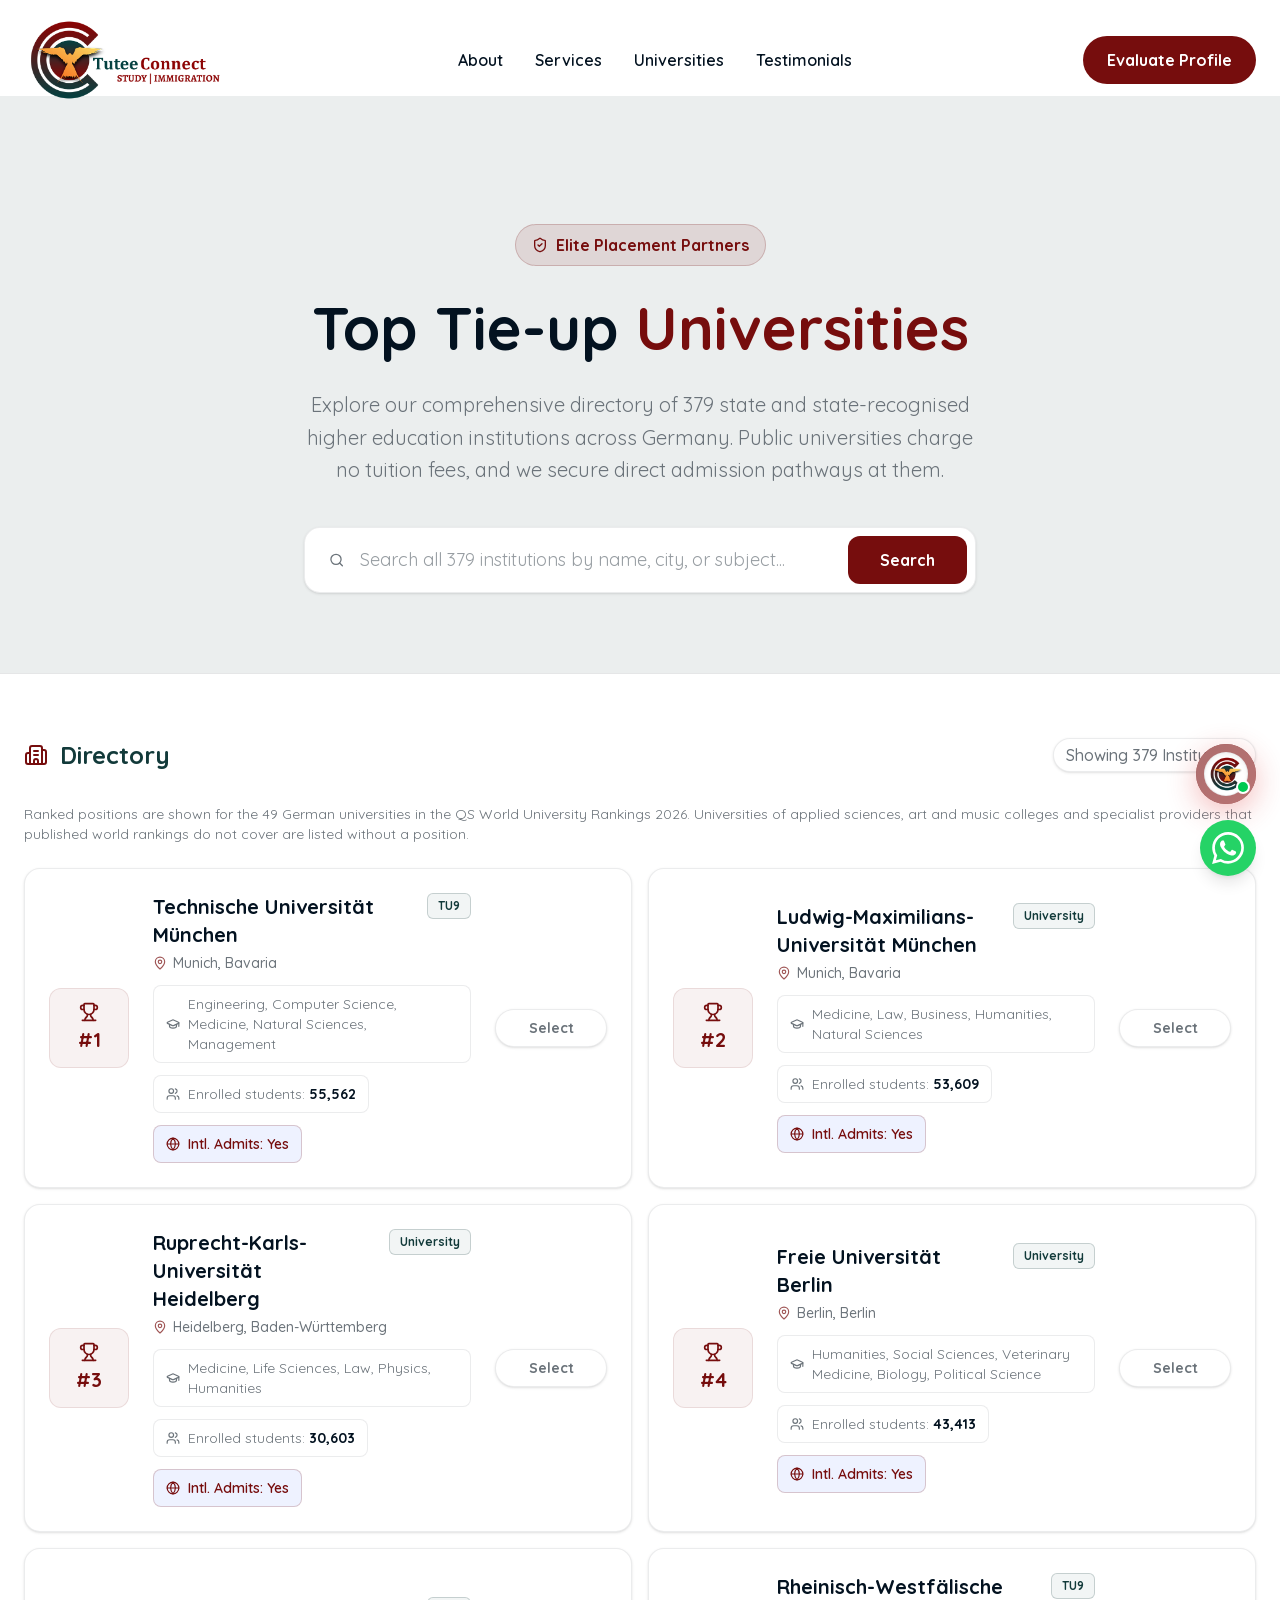
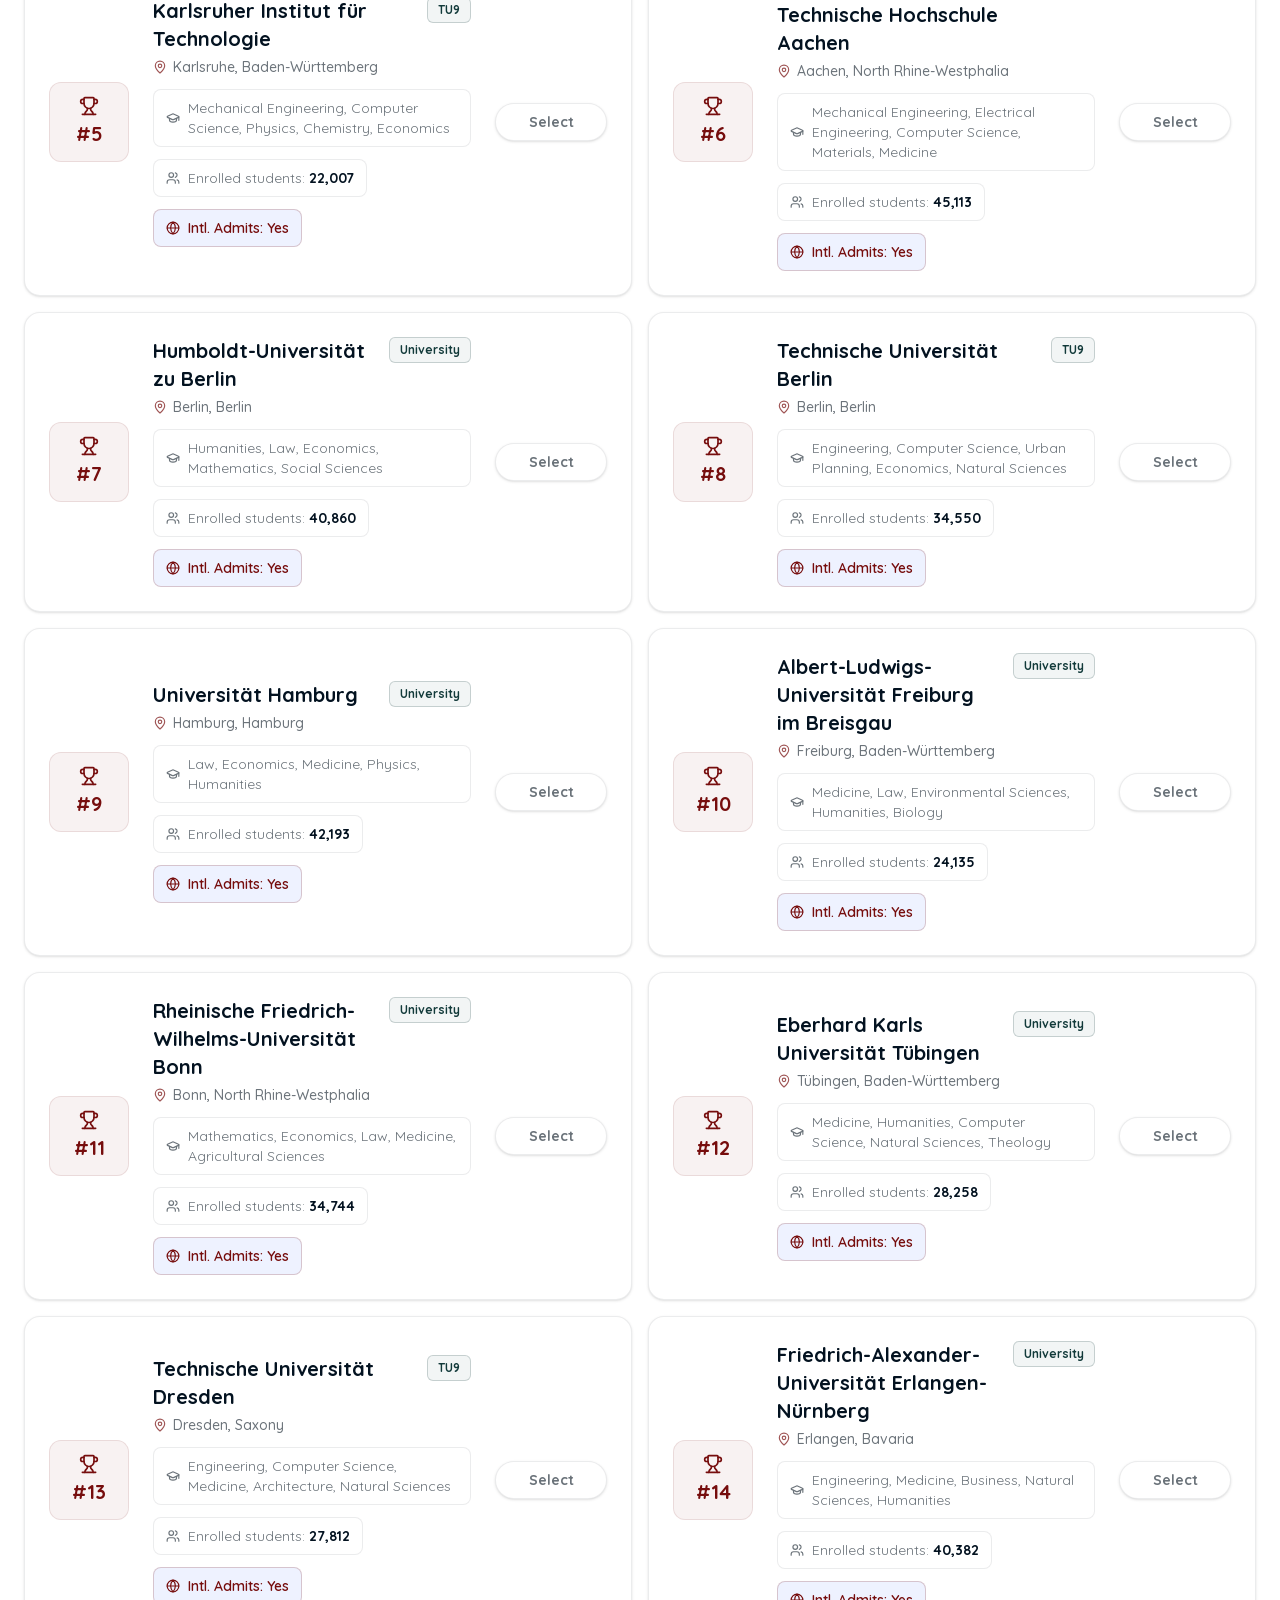
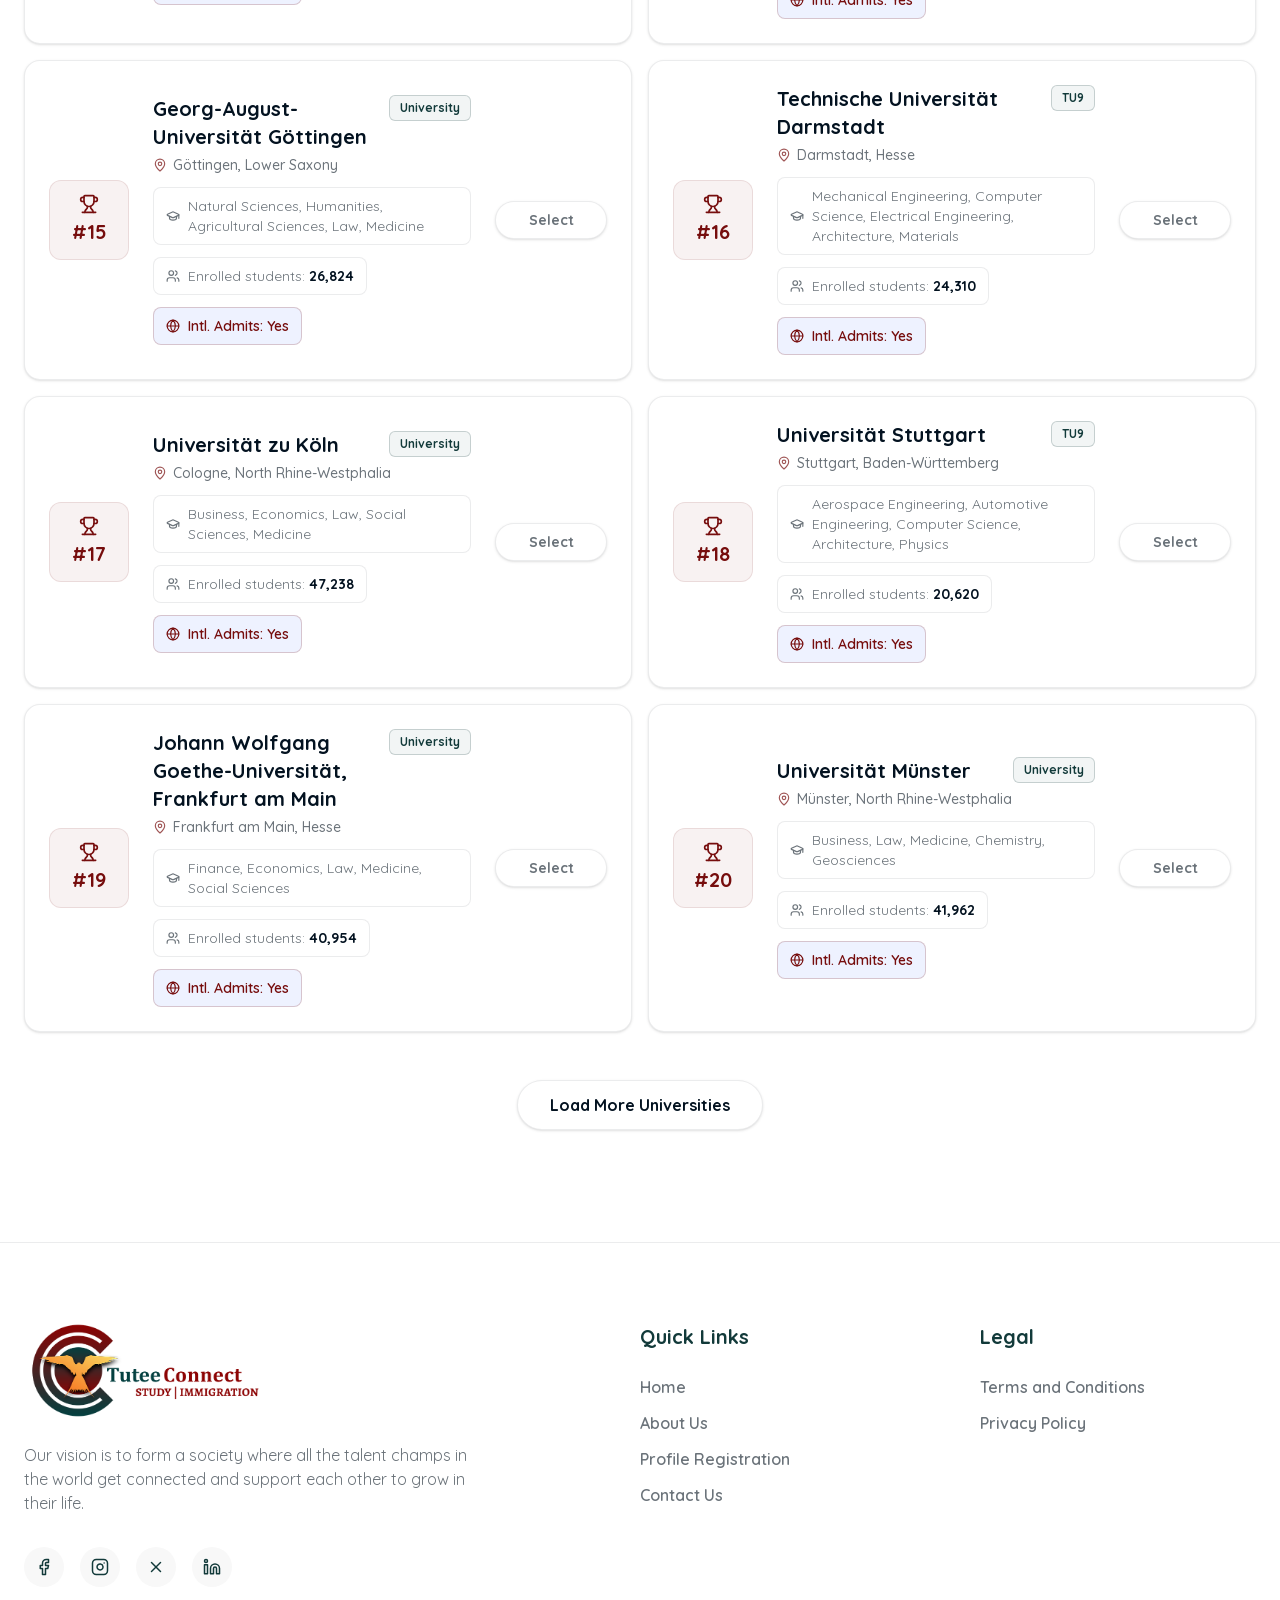
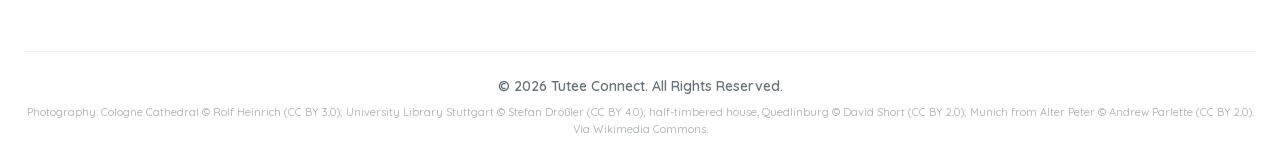
==== universities.html @ b7fef56a "Initial commit: GERMANY site, Netlify config and enquiry function" ====
<!DOCTYPE html>
<html lang="en" style="color-scheme: light;">
<head>
  <meta charset="UTF-8">
  <meta name="viewport" content="width=device-width, initial-scale=1.0">
  <meta name="color-scheme" content="light">
  <title>Top German Universities - Tutee Connect</title>
  <meta name="description" content="Explore Tutee Connect's directory of 379 German higher education institutions on the official HRK Hochschulkompass register. Direct admission pathways, APS guidance and Student visa support.">
  <link rel="icon" href="./assets/img/logo/icon.png">
  <link rel="preload" as="style" href="./assets/css/quicksand.css">
  <link rel="stylesheet" href="./assets/css/quicksand.css">
  <link rel="stylesheet" href="./assets/css/main.css">
</head>
<body>
<div class="min-h-screen font-sans selection:bg-primary selection:text-white">
<header class="fixed top-0 left-0 w-full z-50 transition-all duration-300 py-3 sm:py-5"><div class="max-w-7xl mx-auto px-4 sm:px-6 flex justify-between items-center"><a class="flex items-center gap-2" data-scroll-to="top" href="./index.html"><img alt="Tutee Connect Logo" class="h-10 sm:h-14 md:h-16 lg:h-20 max-md:h-[54px] w-auto object-contain transition-all duration-300" src="./assets/img/logo/logo.png"/></a><nav class="hidden md:flex gap-8"><a class="font-semibold text-text-main hover:text-primary transition-colors relative after:content-[''] after:absolute after:-bottom-1 after:left-0 after:w-0 after:h-0.5 after:bg-primary hover:after:w-full after:transition-all" href="https://tuteeconnect.com/about.html" rel="noopener noreferrer" target="_blank">About</a><button class="font-semibold text-text-main hover:text-primary transition-colors relative after:content-[''] after:absolute after:-bottom-1 after:left-0 after:w-0 after:h-0.5 after:bg-primary hover:after:w-full after:transition-all text-left cursor-pointer" data-scroll-to="services">Services</button><a class="font-semibold transition-colors relative after:content-[''] after:absolute after:-bottom-1 after:left-0 after:h-0.5 after:bg-primary hover:after:w-full after:transition-all text-text-main hover:text-primary after:w-0" href="./universities.html">Universities</a><button class="font-semibold text-text-main hover:text-primary transition-colors relative after:content-[''] after:absolute after:-bottom-1 after:left-0 after:w-0 after:h-0.5 after:bg-primary hover:after:w-full after:transition-all text-left cursor-pointer" data-scroll-to="testimonials">Testimonials</button></nav><div class="hidden md:flex items-center gap-3"><button class="cursor-pointer inline-flex items-center justify-center px-6 py-3 bg-primary text-white font-bold rounded-full hover:-translate-y-0.5 hover:bg-primary-dark hover:shadow-lg hover:shadow-primary/30 transition-all" data-scroll-to="contact">Evaluate Profile</button></div><div class="md:hidden flex items-center gap-2"><button class="flex items-center justify-center p-2.5 bg-bg-surface border border-border-color shadow-sm rounded-full text-text-main hover:text-primary transition-all active:scale-95 z-50 cursor-pointer" data-mobile-menu-open=""><svg aria-hidden="true" class="lucide lucide-menu" fill="none" height="24" stroke="currentColor" stroke-linecap="round" stroke-linejoin="round" stroke-width="2.5" viewBox="0 0 24 24" width="24" xmlns="http://www.w3.org/2000/svg"><path d="M4 5h16"></path><path d="M4 12h16"></path><path d="M4 19h16"></path></svg></button></div></div><div class="fixed inset-0 z-[100] transition-all duration-400 ease-out md:hidden flex flex-col invisible opacity-0 pointer-events-none" data-mobile-menu=""><div class="absolute inset-0 bg-secondary/40 backdrop-blur-md" data-mobile-menu-backdrop=""></div><div class="relative h-[90vh] mt-auto w-full bg-bg-surface/95 backdrop-blur-3xl rounded-t-[40px] shadow-2xl flex flex-col overflow-hidden transition-transform duration-500 ease-out will-change-transform translate-y-full" data-mobile-menu-panel=""><div class="flex justify-between items-center p-6 sm:p-8 border-b border-border-color"><h3 class="text-xl font-extrabold text-secondary tracking-tight">Navigation</h3><div class="flex items-center gap-2"><button class="p-2.5 text-text-muted rounded-full bg-bg-dark hover:bg-border-color hover:text-primary transition-all active:scale-95 cursor-pointer" data-mobile-menu-close=""><svg aria-hidden="true" class="lucide lucide-x" fill="none" height="24" stroke="currentColor" stroke-linecap="round" stroke-linejoin="round" stroke-width="3" viewBox="0 0 24 24" width="24" xmlns="http://www.w3.org/2000/svg"><path d="M18 6 6 18"></path><path d="m6 6 12 12"></path></svg></button></div></div><nav class="flex-1 overflow-y-auto px-6 sm:px-8 py-8 flex flex-col gap-6"><a class="group flex items-center justify-between font-extrabold text-secondary text-2xl tracking-tight transition-all" href="https://tuteeconnect.com/about.html" rel="noopener noreferrer" target="_blank"><span class="group-hover:text-primary transition-colors">About</span></a><button class="group flex items-center justify-between font-extrabold text-secondary text-2xl tracking-tight transition-all w-full outline-none text-left cursor-pointer" data-scroll-to="services"><span class="group-hover:text-primary transition-colors">Services</span></button><a class="group flex items-center justify-between font-extrabold text-secondary text-2xl tracking-tight transition-all" href="./universities.html"><span class="group-hover:text-primary transition-colors">Universities</span></a><button class="group flex items-center justify-between font-extrabold text-secondary text-2xl tracking-tight transition-all w-full outline-none text-left cursor-pointer" data-scroll-to="testimonials"><span class="group-hover:text-primary transition-colors">Testimonials</span></button></nav><div class="p-6 sm:p-8 bg-bg-surface/80 backdrop-blur-lg border-t border-border-color"><button class="w-full inline-flex items-center justify-center px-8 py-4 bg-primary text-white font-bold text-[19px] rounded-[20px] shadow-xl shadow-primary/25 hover:shadow-primary/40 focus:ring-4 focus:ring-primary/20 transition-all active:scale-95 cursor-pointer" data-scroll-to="contact">Evaluate Profile</button></div></div></div></header>
<div class="pt-24 pb-20 min-h-screen bg-bg-surface"><section class="relative pt-32 max-md:pt-10 pb-20 max-md:pb-8 px-6 overflow-hidden bg-bg-dark border-b border-border-color"><div class="absolute inset-0 z-0 bg-secondary/5 hidden md:block"></div><div class="max-w-7xl mx-auto relative z-20 text-center reveal"><span class="inline-flex items-center gap-2 px-4 py-2 bg-primary/10 border border-primary/20 rounded-full text-primary font-bold mb-6"><svg aria-hidden="true" class="lucide lucide-shield-check" fill="none" height="16" stroke="currentColor" stroke-linecap="round" stroke-linejoin="round" stroke-width="2" viewBox="0 0 24 24" width="16" xmlns="http://www.w3.org/2000/svg"><path d="M20 13c0 5-3.5 7.5-7.66 8.95a1 1 0 0 1-.67-.01C7.5 20.5 4 18 4 13V6a1 1 0 0 1 1-1c2 0 4.5-1.2 6.24-2.72a1.17 1.17 0 0 1 1.52 0C14.51 3.81 17 5 19 5a1 1 0 0 1 1 1z"></path><path d="m9 12 2 2 4-4"></path></svg> Elite Placement Partners</span><h1 class="text-4xl md:text-6xl font-extrabold mb-6 leading-tight text-text-main">Top Tie-up <span class="text-primary">Universities</span></h1><p class="text-lg md:text-xl text-text-muted max-w-2xl mx-auto mb-10 leading-relaxed">Explore our comprehensive directory of 379 state and state-recognised higher education institutions across Germany. Public universities charge no tuition fees, and we secure direct admission pathways at them.</p><div class="flex justify-center"><div class="bg-bg-surface border border-border-color shadow-sm p-2 pl-6 rounded-2xl flex items-center max-w-2xl w-full focus-within:ring-2 focus-within:ring-primary/50 transition-all"><svg aria-hidden="true" class="lucide lucide-search text-text-muted mr-4" fill="none" height="20" stroke="currentColor" stroke-linecap="round" stroke-linejoin="round" stroke-width="2" viewBox="0 0 24 24" width="20" xmlns="http://www.w3.org/2000/svg"><path d="m21 21-4.34-4.34"></path><circle cx="11" cy="11" r="8"></circle></svg><input class="bg-transparent border-none text-text-main outline-none w-full placeholder:text-text-muted/70 text-lg" data-uni-search="" placeholder="Search all 379 institutions by name, city, or subject..." type="text"/><button class="px-4 text-text-muted hover:text-text-main font-semibold mr-2 hidden cursor-pointer" data-uni-clear="" type="button">Clear</button><button class="bg-primary text-white px-8 py-3 rounded-xl font-bold hover:bg-primary-dark transition-colors whitespace-nowrap hidden sm:block cursor-pointer" data-uni-show-results="" type="button">Search</button></div></div></div></section><section class="max-w-7xl mx-auto px-6 mt-16"><div class="flex justify-between items-center mb-8 reveal"><h2 class="text-2xl font-bold text-secondary flex items-center gap-3"><svg aria-hidden="true" class="lucide lucide-building2 lucide-building-2 text-primary" fill="none" height="24" stroke="currentColor" stroke-linecap="round" stroke-linejoin="round" stroke-width="2" viewBox="0 0 24 24" width="24" xmlns="http://www.w3.org/2000/svg"><path d="M10 12h4"></path><path d="M10 8h4"></path><path d="M14 21v-3a2 2 0 0 0-4 0v3"></path><path d="M6 10H4a2 2 0 0 0-2 2v7a2 2 0 0 0 2 2h16a2 2 0 0 0 2-2V9a2 2 0 0 0-2-2h-2"></path><path d="M6 21V5a2 2 0 0 1 2-2h8a2 2 0 0 1 2 2v16"></path></svg> Directory</h2><div class="text-text-muted font-medium bg-bg-surface px-3 py-1 max-sm:px-2.5 max-sm:text-xs rounded-full border border-border-color shadow-sm whitespace-nowrap shrink-0" data-uni-count="">Showing 379 Institutions</div></div><p class="text-text-muted text-sm mb-6">Ranked positions are shown for the 49 German universities in the QS World University Rankings 2026. Universities of applied sciences, art and music colleges and specialist providers that published world rankings do not cover are listed without a position.</p><div data-uni-results=""><div class="sm:hidden flex flex-col divide-y divide-border-color bg-bg-surface rounded-2xl border border-border-color overflow-hidden shadow-sm" data-uni-list-mobile=""></div><div class="hidden sm:grid grid-cols-1 lg:grid-cols-2 gap-4" data-uni-grid=""></div><div class="mt-12 text-center pb-8" data-uni-more-wrap=""><button class="px-8 py-3 bg-bg-surface border border-border-color text-text-main font-bold rounded-full shadow-sm hover:shadow-md hover:border-primary/30 hover:text-primary transition-all active:scale-95 cursor-pointer" data-uni-more="">Load More Universities</button></div></div><div class="text-center py-20 bg-bg-surface rounded-2xl border border-border-color border-dashed hidden" data-uni-empty=""><svg aria-hidden="true" class="lucide lucide-search mx-auto text-border-color mb-4" fill="none" height="48" stroke="currentColor" stroke-linecap="round" stroke-linejoin="round" stroke-width="2" viewBox="0 0 24 24" width="48" xmlns="http://www.w3.org/2000/svg"><path d="m21 21-4.34-4.34"></path><circle cx="11" cy="11" r="8"></circle></svg><h3 class="text-xl font-bold text-text-main mb-2">No institutions found</h3><p class="text-text-muted">Try adjusting your search criteria.</p></div></section></div>
<div class="fixed bottom-0 left-0 right-0 bg-bg-surface border-t border-border-color p-4 shadow-[0_-10px_40px_-10px_rgba(0,0,0,0.1)] z-40 transition-transform duration-300 flex justify-center hidden" data-uni-bar=""><div class="max-w-7xl w-full flex flex-col sm:flex-row items-center justify-between gap-4"><div class="text-text-main font-bold"><span class="text-primary text-xl mr-2" data-uni-bar-count="">0</span><span data-uni-bar-noun="">Institutions Selected</span></div><button class="bg-primary hover:bg-primary-dark text-white px-8 py-3 rounded-xl font-bold transition-all w-full sm:w-auto shadow-md shadow-primary/20 cursor-pointer" data-uni-proceed="" type="button">Proceed to Application</button></div></div>
<div class="fixed inset-0 z-50 flex items-center justify-center p-4 bg-black/60 backdrop-blur-sm animate-fade-in hidden" data-uni-modal=""><div class="bg-bg-surface rounded-3xl shadow-2xl w-full max-w-lg overflow-hidden relative border border-border-color flex flex-col max-h-[90vh]"><div class="p-6 border-b border-border-color flex justify-between items-center bg-bg-dark/50 sticky top-0 z-10 shrink-0"><h3 class="text-2xl font-bold text-text-main">Submit Application</h3><button class="p-2 text-text-muted hover:text-text-main hover:bg-gray-200 rounded-full transition-all cursor-pointer" data-uni-modal-close="" type="button"><svg aria-hidden="true" class="lucide lucide-x" fill="none" height="24" stroke="currentColor" stroke-linecap="round" stroke-linejoin="round" stroke-width="2" viewBox="0 0 24 24" width="24" xmlns="http://www.w3.org/2000/svg"><path d="M18 6 6 18"></path><path d="m6 6 12 12"></path></svg></button></div><div class="p-6 overflow-y-auto" data-uni-modal-body=""><form class="flex flex-col gap-4 max-md:gap-3 w-full" data-lead-form=""><input name="access_key" type="hidden" value=""/><input name="subject" type="hidden" value="New Lead from Tutee Connect Landing Page!"/><input name="from_name" type="hidden" value="Tutee Connect Notification System"/><input class="hidden" name="botcheck" style="display: none;" type="checkbox"/><div class="bg-green-50 border border-green-200 text-green-700 p-4 rounded-xl flex items-start gap-3 justify-center mb-2 hidden" data-form-success=""><svg aria-hidden="true" class="lucide lucide-circle-check-big shrink-0 mt-0.5" fill="none" height="20" stroke="currentColor" stroke-linecap="round" stroke-linejoin="round" stroke-width="2" viewBox="0 0 24 24" width="20" xmlns="http://www.w3.org/2000/svg"><path d="M21.801 10A10 10 0 1 1 17 3.335"></path><path d="m9 11 3 3L22 4"></path></svg><div class="text-sm font-medium">Profile submitted successfully! We will contact you soon.</div></div><div class="bg-red-50 border border-red-200 text-red-700 p-4 rounded-xl flex items-start gap-3 justify-center mb-2 hidden" data-form-error=""><svg aria-hidden="true" class="lucide lucide-circle-alert shrink-0 mt-0.5" fill="none" height="20" stroke="currentColor" stroke-linecap="round" stroke-linejoin="round" stroke-width="2" viewBox="0 0 24 24" width="20" xmlns="http://www.w3.org/2000/svg"><circle cx="12" cy="12" r="10"></circle><line x1="12" x2="12" y1="8" y2="12"></line><line x1="12" x2="12.01" y1="16" y2="16"></line></svg><div class="text-sm font-medium" data-form-error-text="">Submission failed. Please try again.</div></div><div class="relative flex items-center w-full transition-all duration-300 text-text-muted focus-within:text-primary"><svg aria-hidden="true" class="lucide lucide-user absolute left-4 max-md:left-5 pointer-events-none transition-colors" fill="none" height="20" stroke="currentColor" stroke-linecap="round" stroke-linejoin="round" stroke-width="2" viewBox="0 0 24 24" width="20" xmlns="http://www.w3.org/2000/svg"><path d="M19 21v-2a4 4 0 0 0-4-4H9a4 4 0 0 0-4 4v2"></path><circle cx="12" cy="7" r="4"></circle></svg><input class="w-full p-4 max-md:p-3.5 pl-12 max-md:pl-12 rounded-xl max-md:rounded-2xl font-medium max-md:font-medium max-md:text-[15px] focus:outline-none focus:ring-4 max-md:focus:ring-2 transition-all duration-300 bg-bg-surface border border-border-color text-text-main focus:border-primary focus:bg-white focus:ring-primary/10 max-md:bg-bg-dark max-md:border-border-color focus:max-md:bg-bg-surface" name="name" placeholder="Your Name *" required="" type="text"/></div><div class="flex items-stretch gap-2 w-full"><select class="p-4 max-md:p-3.5 rounded-xl max-md:rounded-2xl font-medium max-md:font-medium max-md:text-[15px] focus:outline-none focus:ring-4 max-md:focus:ring-2 transition-all duration-300 bg-bg-surface border border-border-color text-text-main focus:border-primary focus:bg-white focus:ring-primary/10 max-md:bg-bg-dark max-md:border-border-color focus:max-md:bg-bg-surface w-[100px] max-md:w-[86px] shrink-0 !px-2 max-md:!px-1.5 font-bold text-sm max-md:text-[14px] max-md:text-center appearance-none bg-[url('data:image/svg+xml;charset=US-ASCII,%3Csvg%20width%3D%2220%22%20height%3D%2220%22%20xmlns%3D%22http%3A%2F%2Fwww.w3.org%2F2000%2Fsvg%22%3E%3Cpath%20d%3D%22M5%208l5%205%205-5%22%20stroke%3D%22%239CA3AF%22%20stroke-width%3D%222%22%20fill%3D%22none%22%20stroke-linecap%3D%22round%22%20stroke-linejoin%3D%22round%22%2F%3E%3C%2Fsvg%3E')] bg-[length:14px_14px] bg-no-repeat bg-[position:right_4px_center] border-r-0" name="country_code"><option class="text-black" value="+971">AE (+971)</option><option class="text-black" value="+93">AF (+93)</option><option class="text-black" value="+54">AR (+54)</option><option class="text-black" value="+43">AT (+43)</option><option class="text-black" value="+61">AU (+61)</option><option class="text-black" value="+32">BE (+32)</option><option class="text-black" value="+55">BR (+55)</option><option class="text-black" value="+41">CH (+41)</option><option class="text-black" value="+56">CL (+56)</option><option class="text-black" value="+86">CN (+86)</option><option class="text-black" value="+57">CO (+57)</option><option class="text-black" value="+49">DE (+49)</option><option class="text-black" value="+45">DK (+45)</option><option class="text-black" value="+213">DZ (+213)</option><option class="text-black" value="+20">EG (+20)</option><option class="text-black" value="+34">ES (+34)</option><option class="text-black" value="+358">FI (+358)</option><option class="text-black" value="+33">FR (+33)</option><option class="text-black" value="+30">GR (+30)</option><option class="text-black" value="+36">HU (+36)</option><option class="text-black" value="+62">ID (+62)</option><option class="text-black" value="+353">IE (+353)</option><option class="text-black" selected="" value="+91">IN (+91)</option><option class="text-black" value="+98">IR (+98)</option><option class="text-black" value="+39">IT (+39)</option><option class="text-black" value="+81">JP (+81)</option><option class="text-black" value="+254">KE (+254)</option><option class="text-black" value="+82">KR (+82)</option><option class="text-black" value="+94">LK (+94)</option><option class="text-black" value="+212">MA (+212)</option><option class="text-black" value="+95">MM (+95)</option><option class="text-black" value="+52">MX (+52)</option><option class="text-black" value="+60">MY (+60)</option><option class="text-black" value="+234">NG (+234)</option><option class="text-black" value="+31">NL (+31)</option><option class="text-black" value="+47">NO (+47)</option><option class="text-black" value="+64">NZ (+64)</option><option class="text-black" value="+51">PE (+51)</option><option class="text-black" value="+63">PH (+63)</option><option class="text-black" value="+92">PK (+92)</option><option class="text-black" value="+48">PL (+48)</option><option class="text-black" value="+351">PT (+351)</option><option class="text-black" value="+974">QA (+974)</option><option class="text-black" value="+40">RO (+40)</option><option class="text-black" value="+7">RU/KZ (+7)</option><option class="text-black" value="+966">SA (+966)</option><option class="text-black" value="+46">SE (+46)</option><option class="text-black" value="+65">SG (+65)</option><option class="text-black" value="+66">TH (+66)</option><option class="text-black" value="+216">TN (+216)</option><option class="text-black" value="+90">TR (+90)</option><option class="text-black" value="+255">TZ (+255)</option><option class="text-black" value="+380">UA (+380)</option><option class="text-black" value="+256">UG (+256)</option><option class="text-black" value="+44">UK (+44)</option><option class="text-black" value="+1">US/CA (+1)</option><option class="text-black" value="+58">VE (+58)</option><option class="text-black" value="+84">VN (+84)</option><option class="text-black" value="+27">ZA (+27)</option></select><div class="relative flex items-center w-full transition-all duration-300 text-text-muted focus-within:text-primary flex-1 min-w-0"><svg aria-hidden="true" class="lucide lucide-phone absolute left-3.5 pointer-events-none transition-colors" fill="none" height="18" stroke="currentColor" stroke-linecap="round" stroke-linejoin="round" stroke-width="2" viewBox="0 0 24 24" width="18" xmlns="http://www.w3.org/2000/svg"><path d="M13.832 16.568a1 1 0 0 0 1.213-.303l.355-.465A2 2 0 0 1 17 15h3a2 2 0 0 1 2 2v3a2 2 0 0 1-2 2A18 18 0 0 1 2 4a2 2 0 0 1 2-2h3a2 2 0 0 1 2 2v3a2 2 0 0 1-.8 1.6l-.468.351a1 1 0 0 0-.292 1.233 14 14 0 0 0 6.392 6.384"></path></svg><input class="p-4 max-md:p-3.5 pl-12 max-md:pl-12 rounded-xl max-md:rounded-2xl font-medium max-md:font-medium max-md:text-[15px] focus:outline-none focus:ring-4 max-md:focus:ring-2 transition-all duration-300 bg-bg-surface border border-border-color text-text-main focus:border-primary focus:bg-white focus:ring-primary/10 max-md:bg-bg-dark max-md:border-border-color focus:max-md:bg-bg-surface w-full max-md:!pl-[38px] text-ellipsis" name="phone_number" placeholder="Phone Number *" required="" type="tel"/></div></div><div class="relative flex items-center w-full transition-all duration-300 text-text-muted focus-within:text-primary"><svg aria-hidden="true" class="lucide lucide-mail absolute left-4 max-md:left-5 pointer-events-none transition-colors" fill="none" height="20" stroke="currentColor" stroke-linecap="round" stroke-linejoin="round" stroke-width="2" viewBox="0 0 24 24" width="20" xmlns="http://www.w3.org/2000/svg"><path d="m22 7-8.991 5.727a2 2 0 0 1-2.009 0L2 7"></path><rect height="16" rx="2" width="20" x="2" y="4"></rect></svg><input class="w-full p-4 max-md:p-3.5 pl-12 max-md:pl-12 rounded-xl max-md:rounded-2xl font-medium max-md:font-medium max-md:text-[15px] focus:outline-none focus:ring-4 max-md:focus:ring-2 transition-all duration-300 bg-bg-surface border border-border-color text-text-main focus:border-primary focus:bg-white focus:ring-primary/10 max-md:bg-bg-dark max-md:border-border-color focus:max-md:bg-bg-surface" name="email" placeholder="Your Email *" required="" type="email"/></div><div class="relative w-full"><input data-destination-input="" name="destination" type="hidden" value="General Germany Inquiry"/><svg aria-hidden="true" class="lucide lucide-map-pin absolute left-3.5 top-1/2 -translate-y-1/2 pointer-events-none z-10 text-text-muted" fill="none" height="18" stroke="currentColor" stroke-linecap="round" stroke-linejoin="round" stroke-width="2" viewBox="0 0 24 24" width="18" xmlns="http://www.w3.org/2000/svg"><path d="M20 10c0 4.993-5.539 10.193-7.399 11.799a1 1 0 0 1-1.202 0C9.539 20.193 4 14.993 4 10a8 8 0 0 1 16 0"></path><circle cx="12" cy="10" r="3"></circle></svg><div class="w-full min-h-[50px] max-md:min-h-[46px] rounded-xl max-md:rounded-2xl pl-10 pr-4 py-2.5 max-md:py-2 transition-all duration-300 text-left flex items-center flex-wrap gap-1.5 border bg-bg-surface border-border-color"><span class="text-[15px] max-md:text-[14px] font-medium leading-none text-text-main">General Germany Inquiry</span></div></div><button class="w-full py-4 max-md:py-3.5 rounded-xl max-md:rounded-2xl font-bold text-lg max-md:text-[16px] text-white transition-all mt-2 max-md:mt-3 bg-primary hover:bg-primary-dark max-md:bg-primary max-md:hover:bg-white max-md:hover:text-primary max-md:border max-md:border-transparent max-md:hover:border-primary hover:-translate-y-1 hover:shadow-lg max-md:shadow-2xl max-md:shadow-primary/40 opacity-100 cursor-pointer" data-submit-btn="" data-uni-modal-submit="" type="submit">Submit Profile</button></form></div></div></div>
<footer class="bg-bg-surface border-t border-border-color"><div class="md:hidden"><div class="relative bg-bg-surface pt-8 pb-10 text-center overflow-hidden"><div class="absolute top-0 left-0 right-0 h-1 bg-gradient-to-r from-primary via-primary to-secondary"></div><div class="absolute inset-0 opacity-[0.03]" style="background-image: radial-gradient(circle at 1px 1px, currentcolor 1px, transparent 0px); background-size: 24px 24px;"></div><button class="relative z-10 mx-auto mb-3 block cursor-pointer" data-scroll-top=""><img alt="Tutee Connect Logo" class="h-[68px] w-auto object-contain mx-auto transition-all duration-300" loading="lazy" src="./assets/img/logo/logo.png"/></button><p class="relative z-10 text-text-muted/60 text-[12.5px] leading-relaxed max-w-[240px] mx-auto font-medium">Connecting talent champions worldwide to grow together.</p><button class="absolute top-4 right-4 w-8 h-8 rounded-full bg-gray-100 flex items-center justify-center text-text-muted/50 hover:text-primary hover:bg-primary/10 transition-all active:scale-95 cursor-pointer" data-scroll-top=""><svg aria-hidden="true" class="lucide lucide-chevron-up" fill="none" height="16" stroke="currentColor" stroke-linecap="round" stroke-linejoin="round" stroke-width="2" viewBox="0 0 24 24" width="16" xmlns="http://www.w3.org/2000/svg"><path d="m18 15-6-6-6 6"></path></svg></button></div><div class="px-4 py-4 bg-bg-dark/80"><div class="bg-bg-surface rounded-2xl shadow-sm border border-border-color p-3"><div class="grid grid-cols-2 gap-2"><a class="flex items-center justify-between px-4 py-3 rounded-xl bg-bg-dark hover:bg-primary/5 text-text-main font-semibold text-[14px] transition-all group active:scale-[0.97]" href="https://tuteeconnect.com/" rel="noopener noreferrer" target="_blank">Home<svg aria-hidden="true" class="lucide lucide-arrow-up-right text-text-muted/40 group-hover:text-primary transition-colors" fill="none" height="14" stroke="currentColor" stroke-linecap="round" stroke-linejoin="round" stroke-width="2" viewBox="0 0 24 24" width="14" xmlns="http://www.w3.org/2000/svg"><path d="M7 7h10v10"></path><path d="M7 17 17 7"></path></svg></a><a class="flex items-center justify-between px-4 py-3 rounded-xl bg-bg-dark hover:bg-primary/5 text-text-main font-semibold text-[14px] transition-all group active:scale-[0.97]" href="https://tuteeconnect.com/about.html" rel="noopener noreferrer" target="_blank">About Us<svg aria-hidden="true" class="lucide lucide-arrow-up-right text-text-muted/40 group-hover:text-primary transition-colors" fill="none" height="14" stroke="currentColor" stroke-linecap="round" stroke-linejoin="round" stroke-width="2" viewBox="0 0 24 24" width="14" xmlns="http://www.w3.org/2000/svg"><path d="M7 7h10v10"></path><path d="M7 17 17 7"></path></svg></a><a class="flex items-center justify-between px-4 py-3 rounded-xl bg-bg-dark hover:bg-primary/5 text-text-main font-semibold text-[14px] transition-all group active:scale-[0.97]" href="https://tuteeconnect.com/profile-registration.html" rel="noopener noreferrer" target="_blank">Register<svg aria-hidden="true" class="lucide lucide-arrow-up-right text-text-muted/40 group-hover:text-primary transition-colors" fill="none" height="14" stroke="currentColor" stroke-linecap="round" stroke-linejoin="round" stroke-width="2" viewBox="0 0 24 24" width="14" xmlns="http://www.w3.org/2000/svg"><path d="M7 7h10v10"></path><path d="M7 17 17 7"></path></svg></a><a class="flex items-center justify-between px-4 py-3 rounded-xl bg-bg-dark hover:bg-primary/5 text-text-main font-semibold text-[14px] transition-all group active:scale-[0.97]" href="https://tuteeconnect.com/contact.html" rel="noopener noreferrer" target="_blank">Contact<svg aria-hidden="true" class="lucide lucide-arrow-up-right text-text-muted/40 group-hover:text-primary transition-colors" fill="none" height="14" stroke="currentColor" stroke-linecap="round" stroke-linejoin="round" stroke-width="2" viewBox="0 0 24 24" width="14" xmlns="http://www.w3.org/2000/svg"><path d="M7 7h10v10"></path><path d="M7 17 17 7"></path></svg></a></div></div></div><div class="px-5 pt-6 pb-3"><div class="flex items-center justify-center gap-3 mb-5"><a aria-label="Facebook" class="w-10 h-10 rounded-xl bg-secondary/5 border border-secondary/10 flex items-center justify-center text-secondary/60 hover:bg-primary hover:border-primary hover:text-white transition-all active:scale-95" href="https://www.facebook.com/tuteeconnect" rel="noopener noreferrer" target="_blank"><svg aria-hidden="true" class="lucide lucide-facebook" fill="none" height="17" stroke="currentColor" stroke-linecap="round" stroke-linejoin="round" stroke-width="2" viewBox="0 0 24 24" width="17" xmlns="http://www.w3.org/2000/svg"><path d="M18 2h-3a5 5 0 0 0-5 5v3H7v4h3v8h4v-8h3l1-4h-4V7a1 1 0 0 1 1-1h3z"></path></svg></a><a aria-label="Instagram" class="w-10 h-10 rounded-xl bg-secondary/5 border border-secondary/10 flex items-center justify-center text-secondary/60 hover:bg-primary hover:border-primary hover:text-white transition-all active:scale-95" href="https://www.instagram.com/tuteeconnect/" rel="noopener noreferrer" target="_blank"><svg aria-hidden="true" class="lucide lucide-instagram" fill="none" height="17" stroke="currentColor" stroke-linecap="round" stroke-linejoin="round" stroke-width="2" viewBox="0 0 24 24" width="17" xmlns="http://www.w3.org/2000/svg"><rect height="20" rx="5" ry="5" width="20" x="2" y="2"></rect><path d="M16 11.37A4 4 0 1 1 12.63 8 4 4 0 0 1 16 11.37z"></path><line x1="17.5" x2="17.51" y1="6.5" y2="6.5"></line></svg></a><a aria-label="X" class="w-10 h-10 rounded-xl bg-secondary/5 border border-secondary/10 flex items-center justify-center text-secondary/60 hover:bg-primary hover:border-primary hover:text-white transition-all active:scale-95" href="https://x.com/tuteeconnect" rel="noopener noreferrer" target="_blank"><svg aria-hidden="true" class="lucide lucide-x" fill="none" height="17" stroke="currentColor" stroke-linecap="round" stroke-linejoin="round" stroke-width="2" viewBox="0 0 24 24" width="17" xmlns="http://www.w3.org/2000/svg"><path d="M18 6 6 18"></path><path d="m6 6 12 12"></path></svg></a><a aria-label="LinkedIn" class="w-10 h-10 rounded-xl bg-secondary/5 border border-secondary/10 flex items-center justify-center text-secondary/60 hover:bg-primary hover:border-primary hover:text-white transition-all active:scale-95" href="https://www.linkedin.com/company/tutee-connect/" rel="noopener noreferrer" target="_blank"><svg aria-hidden="true" class="lucide lucide-linkedin" fill="none" height="17" stroke="currentColor" stroke-linecap="round" stroke-linejoin="round" stroke-width="2" viewBox="0 0 24 24" width="17" xmlns="http://www.w3.org/2000/svg"><path d="M16 8a6 6 0 0 1 6 6v7h-4v-7a2 2 0 0 0-2-2 2 2 0 0 0-2 2v7h-4v-7a6 6 0 0 1 6-6z"></path><rect height="12" width="4" x="2" y="9"></rect><circle cx="4" cy="4" r="2"></circle></svg></a></div><div class="flex items-center justify-center gap-1.5 text-[11.5px] text-text-muted/60 font-medium mb-4"><a class="hover:text-primary transition-colors" href="https://tuteeconnect.com/terms-and-conditions.html" rel="noopener noreferrer" target="_blank">Terms</a><span class="text-text-muted/30">·</span><a class="hover:text-primary transition-colors" href="https://tuteeconnect.com/privacy-policy.html" rel="noopener noreferrer" target="_blank">Privacy</a></div></div><div class="border-t border-border-color py-4 text-center"><p class="text-[10.5px] text-text-muted/40 font-semibold tracking-wide uppercase">© 2026 Tutee Connect</p><p class="text-[9px] text-text-muted/40 font-medium mt-1.5 px-4 leading-relaxed" data-photo-credit="">Photography: Cologne Cathedral © Rolf Heinrich (CC BY 3.0); University Library Stuttgart © Stefan Drößler (CC BY 4.0); half-timbered house, Quedlinburg © David Short (CC BY 2.0); Munich from Alter Peter © Andrew Parlette (CC BY 2.0). Via Wikimedia Commons.</p></div></div><div class="hidden md:block pt-20 pb-6"><div class="max-w-7xl mx-auto px-6"><div class="grid grid-cols-2 lg:grid-cols-[2fr_1fr_1fr] gap-12 lg:gap-16 mb-16"><div><div class="flex items-center gap-2 mb-6"><button class="cursor-pointer" data-scroll-top=""><img alt="Tutee Connect Logo" class="h-24 w-auto object-contain transition-all duration-300" loading="lazy" src="./assets/img/logo/logo.png"/></button></div><p class="text-text-muted mb-8 max-w-md text-base">Our vision is to form a society where all the talent champs in the world get connected and support each other to grow in their life.</p><div class="flex gap-4"><a class="w-10 h-10 rounded-full bg-bg-dark flex items-center justify-center text-secondary hover:bg-primary hover:text-white hover:-translate-y-1 transition-all" href="https://www.facebook.com/tuteeconnect" rel="noopener noreferrer" target="_blank"><svg aria-hidden="true" class="lucide lucide-facebook" fill="none" height="18" stroke="currentColor" stroke-linecap="round" stroke-linejoin="round" stroke-width="2" viewBox="0 0 24 24" width="18" xmlns="http://www.w3.org/2000/svg"><path d="M18 2h-3a5 5 0 0 0-5 5v3H7v4h3v8h4v-8h3l1-4h-4V7a1 1 0 0 1 1-1h3z"></path></svg></a><a class="w-10 h-10 rounded-full bg-bg-dark flex items-center justify-center text-secondary hover:bg-primary hover:text-white hover:-translate-y-1 transition-all" href="https://www.instagram.com/tuteeconnect/" rel="noopener noreferrer" target="_blank"><svg aria-hidden="true" class="lucide lucide-instagram" fill="none" height="18" stroke="currentColor" stroke-linecap="round" stroke-linejoin="round" stroke-width="2" viewBox="0 0 24 24" width="18" xmlns="http://www.w3.org/2000/svg"><rect height="20" rx="5" ry="5" width="20" x="2" y="2"></rect><path d="M16 11.37A4 4 0 1 1 12.63 8 4 4 0 0 1 16 11.37z"></path><line x1="17.5" x2="17.51" y1="6.5" y2="6.5"></line></svg></a><a class="w-10 h-10 rounded-full bg-bg-dark flex items-center justify-center text-secondary hover:bg-primary hover:text-white hover:-translate-y-1 transition-all" href="https://x.com/tuteeconnect" rel="noopener noreferrer" target="_blank"><svg aria-hidden="true" class="lucide lucide-x" fill="none" height="18" stroke="currentColor" stroke-linecap="round" stroke-linejoin="round" stroke-width="2" viewBox="0 0 24 24" width="18" xmlns="http://www.w3.org/2000/svg"><path d="M18 6 6 18"></path><path d="m6 6 12 12"></path></svg></a><a class="w-10 h-10 rounded-full bg-bg-dark flex items-center justify-center text-secondary hover:bg-primary hover:text-white hover:-translate-y-1 transition-all" href="https://www.linkedin.com/company/tutee-connect/" rel="noopener noreferrer" target="_blank"><svg aria-hidden="true" class="lucide lucide-linkedin" fill="none" height="18" stroke="currentColor" stroke-linecap="round" stroke-linejoin="round" stroke-width="2" viewBox="0 0 24 24" width="18" xmlns="http://www.w3.org/2000/svg"><path d="M16 8a6 6 0 0 1 6 6v7h-4v-7a2 2 0 0 0-2-2 2 2 0 0 0-2 2v7h-4v-7a6 6 0 0 1 6-6z"></path><rect height="12" width="4" x="2" y="9"></rect><circle cx="4" cy="4" r="2"></circle></svg></a></div></div><div class="mt-0"><h3 class="text-xl font-bold text-secondary mb-6">Quick Links</h3><ul class="flex flex-col gap-3"><li><a class="text-text-muted font-semibold hover:text-primary transition-all" href="https://tuteeconnect.com/" rel="noopener noreferrer" target="_blank">Home</a></li><li><a class="text-text-muted font-semibold hover:text-primary transition-all" href="https://tuteeconnect.com/about.html" rel="noopener noreferrer" target="_blank">About Us</a></li><li><a class="text-text-muted font-semibold hover:text-primary transition-all" href="https://tuteeconnect.com/profile-registration.html" rel="noopener noreferrer" target="_blank">Profile Registration</a></li><li><a class="text-text-muted font-semibold hover:text-primary transition-all" href="https://tuteeconnect.com/contact.html" rel="noopener noreferrer" target="_blank">Contact Us</a></li></ul></div><div><h3 class="text-xl font-bold text-secondary mb-6">Legal</h3><ul class="flex flex-col gap-3"><li><a class="text-text-muted font-semibold hover:text-primary transition-all" href="https://tuteeconnect.com/terms-and-conditions.html" rel="noopener noreferrer" target="_blank">Terms and Conditions</a></li><li><a class="text-text-muted font-semibold hover:text-primary transition-all" href="https://tuteeconnect.com/privacy-policy.html" rel="noopener noreferrer" target="_blank">Privacy Policy</a></li></ul></div></div><div class="pt-6 border-t border-border-color text-center"><p class="text-text-muted text-sm font-semibold">© 2026 Tutee Connect. All Rights Reserved.</p><p class="text-text-muted/50 text-[11px] font-medium mt-2 leading-relaxed" data-photo-credit="">Photography: Cologne Cathedral © Rolf Heinrich (CC BY 3.0); University Library Stuttgart © Stefan Drößler (CC BY 4.0); half-timbered house, Quedlinburg © David Short (CC BY 2.0); Munich from Alter Peter © Andrew Parlette (CC BY 2.0). Via Wikimedia Commons.</p></div></div></div></footer>
<a aria-label="Chat on WhatsApp" class="fixed bottom-6 right-6 z-[100] flex items-center justify-center w-14 h-14 bg-[#25D366] text-white rounded-full shadow-lg hover:bg-[#20ba56] hover:scale-110 transition-all duration-300 group" href="https://wa.me/917010902329" rel="noopener noreferrer" target="_blank"><svg fill="currentColor" height="32" viewBox="0 0 24 24" width="32" xmlns="http://www.w3.org/2000/svg"><path d="M17.472 14.382c-.297-.149-1.758-.867-2.03-.967-.273-.099-.471-.148-.67.15-.197.297-.767.966-.94 1.164-.173.199-.347.223-.644.075-.297-.15-1.255-.463-2.39-1.475-.883-.788-1.48-1.761-1.653-2.059-.173-.297-.018-.458.13-.606.134-.133.298-.347.446-.52.149-.174.198-.298.298-.497.099-.198.05-.371-.025-.52-.075-.149-.669-1.612-.916-2.207-.242-.579-.487-.5-.669-.51-.173-.008-.371-.01-.57-.01-.198 0-.52.074-.792.372-.272.297-1.04 1.016-1.04 2.479 0 1.462 1.065 2.875 1.213 3.074.149.198 2.096 3.2 5.077 4.487.709.306 1.262.489 1.694.625.712.227 1.36.195 1.871.118.571-.085 1.758-.719 2.006-1.413.248-.694.248-1.289.173-1.413-.074-.124-.272-.198-.57-.347m-5.421 7.403h-.004a9.87 9.87 0 01-5.031-1.378l-.361-.214-3.741.982.998-3.648-.235-.374a9.86 9.86 0 01-1.51-5.26c.001-5.45 4.436-9.884 9.888-9.884 2.64 0 5.122 1.03 6.988 2.898a9.825 9.825 0 012.893 6.994c-.003 5.45-4.437 9.884-9.885 9.884m8.413-18.297A11.815 11.815 0 0012.05 0C5.495 0 .16 5.335.157 11.892c0 2.096.547 4.142 1.588 5.945L.057 24l6.305-1.654a11.882 11.882 0 005.683 1.448h.005c6.554 0 11.89-5.335 11.893-11.893a11.821 11.821 0 00-3.48-8.413z"></path></svg><span class="absolute right-full mr-4 px-3 py-2 bg-white text-text-main text-sm font-bold rounded-lg shadow-lg opacity-0 group-hover:opacity-100 transition-opacity whitespace-nowrap pointer-events-none">Chat with us!<span class="absolute top-1/2 -right-1 -translate-y-1/2 border-y-4 border-y-transparent border-l-4 border-l-white"></span></span></a><button aria-label="Open AI Chat" class="fixed bottom-[96px] right-6 z-[90] h-[60px] w-[60px] hover:w-[210px] bg-gradient-to-br from-primary to-[#8A1515] text-white rounded-full shadow-[0_8px_30px_rgba(220,38,38,0.3)] hover:shadow-[0_12px_40px_rgba(220,38,38,0.5)] active:scale-95 transition-[width,transform,opacity,shadow] duration-500 ease-[cubic-bezier(0.34,1.56,0.64,1)] flex items-center justify-start group overflow-hidden scale-100 opacity-100 cursor-pointer" data-chat-open=""><div class="shrink-0 w-[60px] h-[60px] flex items-center justify-center relative z-20"><div class="absolute inset-0 rounded-full bg-white opacity-0 group-hover:opacity-5 transition-opacity duration-300"></div><span class="absolute flex h-[60px] w-[60px] z-0"><span class="animate-ping absolute inline-flex h-full w-full rounded-full bg-white opacity-40" style="animation-duration: 3s;"></span></span><div class="relative z-10 w-11 h-11 bg-white rounded-full flex items-center justify-center shadow-inner overflow-hidden border border-border-color"><img alt="Tutee AI" class="w-10 h-10 object-contain group-hover:scale-110 transition-transform duration-300" src="./assets/img/logo/icon.png"/></div><div class="absolute bottom-2.5 right-1.5 w-3.5 h-3.5 bg-green-500 border-2 border-white rounded-full z-30"></div></div><div class="flex flex-col items-start justify-center pl-1 opacity-0 group-hover:opacity-100 -translate-x-4 group-hover:translate-x-0 transition-all duration-500 delay-75 whitespace-nowrap"><span class="font-extrabold text-[14px] leading-tight flex items-center gap-1">Ask Tutee AI <svg aria-hidden="true" class="lucide lucide-sparkles text-yellow-300" fill="none" height="12" stroke="currentColor" stroke-linecap="round" stroke-linejoin="round" stroke-width="2" viewBox="0 0 24 24" width="12" xmlns="http://www.w3.org/2000/svg"><path d="M11.017 2.814a1 1 0 0 1 1.966 0l1.051 5.558a2 2 0 0 0 1.594 1.594l5.558 1.051a1 1 0 0 1 0 1.966l-5.558 1.051a2 2 0 0 0-1.594 1.594l-1.051 5.558a1 1 0 0 1-1.966 0l-1.051-5.558a2 2 0 0 0-1.594-1.594l-5.558-1.051a1 1 0 0 1 0-1.966l5.558-1.051a2 2 0 0 0 1.594-1.594z"></path><path d="M20 2v4"></path><path d="M22 4h-4"></path><circle cx="4" cy="20" r="2"></circle></svg></span><span class="text-[11px] font-medium text-white/80">Get Instant Guidance</span></div></button><div class="fixed z-[100] transition-all duration-400 ease-[cubic-bezier(0.16,1,0.3,1)] md:bottom-6 md:right-6 md:w-[380px] md:h-[600px] md:rounded-2xl md:shadow-2xl md:overflow-hidden md:border md:border-border-color max-md:inset-0 max-md:m-0 max-md:w-full max-md:h-full max-md:rounded-none translate-y-[20px] md:translate-y-[20px] max-md:translate-y-full opacity-0 pointer-events-none" data-chat-panel="" style="background: var(--color-bg-surface); display: flex; flex-direction: column;"><div class="shrink-0 bg-primary p-4 flex items-center justify-between text-white shadow-md relative z-20"><div class="flex items-center gap-3"><div class="w-11 h-11 bg-white rounded-full flex items-center justify-center relative border border-border-color shadow-inner"><img alt="Tutee AI" class="relative z-10 w-9 h-9 object-contain" src="./assets/img/logo/icon.png"/><div class="absolute bottom-0 right-0 w-3.5 h-3.5 bg-green-500 border-2 border-white rounded-full shadow-sm"></div></div><div><h3 class="font-bold text-[16.5px] leading-tight flex items-center gap-1.5 text-white">Tutee AI <svg aria-hidden="true" class="lucide lucide-sparkles text-yellow-300" fill="none" height="14" stroke="currentColor" stroke-linecap="round" stroke-linejoin="round" stroke-width="2" viewBox="0 0 24 24" width="14" xmlns="http://www.w3.org/2000/svg"><path d="M11.017 2.814a1 1 0 0 1 1.966 0l1.051 5.558a2 2 0 0 0 1.594 1.594l5.558 1.051a1 1 0 0 1 0 1.966l-5.558 1.051a2 2 0 0 0-1.594 1.594l-1.051 5.558a1 1 0 0 1-1.966 0l-1.051-5.558a2 2 0 0 0-1.594-1.594l-5.558-1.051a1 1 0 0 1 0-1.966l5.558-1.051a2 2 0 0 0 1.594-1.594z"></path><path d="M20 2v4"></path><path d="M22 4h-4"></path><circle cx="4" cy="20" r="2"></circle></svg></h3><p class="text-xs text-white/90 font-medium">Expert Counsellor • Online</p></div></div><div class="flex items-center gap-1"><button aria-label="Restart Conversation" class="p-2 bg-white/10 hover:bg-white/20 rounded-full transition-colors active:scale-90 cursor-pointer" data-chat-reset="" title="Restart Conversation"><svg aria-hidden="true" class="lucide lucide-refresh-cw" fill="none" height="18" stroke="currentColor" stroke-linecap="round" stroke-linejoin="round" stroke-width="2" viewBox="0 0 24 24" width="18" xmlns="http://www.w3.org/2000/svg"><path d="M3 12a9 9 0 0 1 9-9 9.75 9.75 0 0 1 6.74 2.74L21 8"></path><path d="M21 3v5h-5"></path><path d="M21 12a9 9 0 0 1-9 9 9.75 9.75 0 0 1-6.74-2.74L3 16"></path><path d="M8 16H3v5"></path></svg></button><button class="p-2 bg-white/10 hover:bg-white/20 rounded-full transition-colors active:scale-90 cursor-pointer" data-chat-close=""><span class="max-md:hidden"><svg aria-hidden="true" class="lucide lucide-x" fill="none" height="20" stroke="currentColor" stroke-linecap="round" stroke-linejoin="round" stroke-width="2" viewBox="0 0 24 24" width="20" xmlns="http://www.w3.org/2000/svg"><path d="M18 6 6 18"></path><path d="m6 6 12 12"></path></svg></span><span class="md:hidden"><svg aria-hidden="true" class="lucide lucide-chevron-down" fill="none" height="24" stroke="currentColor" stroke-linecap="round" stroke-linejoin="round" stroke-width="2" viewBox="0 0 24 24" width="24" xmlns="http://www.w3.org/2000/svg"><path d="m6 9 6 6 6-6"></path></svg></span></button></div></div><div class="bg-gradient-to-r from-secondary to-secondary/90 shrink-0 px-4 py-2.5 flex items-center justify-between gap-2 shadow-[0_4px_10px_-4px_rgba(0,0,0,0.1)] relative z-10 border-b border-white/5"><div class="flex items-center gap-2 text-white text-[13px] font-semibold"><svg aria-hidden="true" class="lucide lucide-graduation-cap text-white shrink-0" fill="none" height="16" stroke="currentColor" stroke-linecap="round" stroke-linejoin="round" stroke-width="2" viewBox="0 0 24 24" width="16" xmlns="http://www.w3.org/2000/svg"><path d="M21.42 10.922a1 1 0 0 0-.019-1.838L12.83 5.18a2 2 0 0 0-1.66 0L2.6 9.08a1 1 0 0 0 0 1.832l8.57 3.908a2 2 0 0 0 1.66 0z"></path><path d="M22 10v6"></path><path d="M6 12.5V16a6 3 0 0 0 12 0v-3.5"></path></svg><span class="leading-none tracking-wide pt-0.5">Free Consultation Available</span></div><button class="text-[10px] uppercase tracking-wider font-extrabold bg-primary hover:bg-white hover:text-primary text-white px-3 py-1.5 rounded-full transition-colors shrink-0 cursor-pointer" data-chat-contact="">Book Now</button></div><div class="flex-1 overflow-y-auto p-4 bg-bg-surface/50 space-y-4" data-chat-messages="" style="overscroll-behavior: contain;"><div class="flex gap-2.5 max-w-[90%] self-start"><div class="shrink-0 w-8 h-8 rounded-full flex items-center justify-center mt-1 outline outline-1 outline-offset-1 bg-white outline-border-color shadow-sm"><img alt="AI" class="w-[20px] h-[20px] object-contain" src="./assets/img/logo/icon.png"/></div><div class="px-4 py-3 rounded-[20px] text-[14.5px] leading-relaxed relative bg-white border border-border-color text-text-main rounded-tl-sm shadow-sm"><div class="prose prose-sm prose-p:my-1 prose-headings:my-2 prose-ul:my-1 prose-li:my-0 prose-strong:text-text-main max-w-none break-words"><p>Hi! 👋 I'm your <strong>Tutee Connect AI Counsellor</strong>.</p>
<p>I can answer questions about German Student Visas, top German universities, and our 99% success rate programmes. How can I help you today?</p></div><div class="text-[10px] mt-1 text-right text-text-muted/60">18:54</div></div></div><div class="flex gap-2.5 max-w-[80%] hidden" data-chat-typing=""><div class="shrink-0 w-8 h-8 bg-white outline outline-1 outline-offset-1 outline-border-color shadow-sm rounded-full flex items-center justify-center mt-1"><img alt="AI" class="w-[20px] h-[20px] object-contain" src="./assets/img/logo/icon.png"/></div><div class="px-5 py-4 min-w-[60px] bg-white border border-border-color rounded-[20px] rounded-tl-sm flex items-center gap-1 shadow-sm"><div class="w-1.5 h-1.5 bg-primary/60 rounded-full animate-bounce" style="animation-delay: 0ms"></div><div class="w-1.5 h-1.5 bg-primary/60 rounded-full animate-bounce" style="animation-delay: 150ms"></div><div class="w-1.5 h-1.5 bg-primary/60 rounded-full animate-bounce" style="animation-delay: 300ms"></div></div></div><div class="flex flex-wrap gap-2 pt-2 animate-fade-in pl-10" data-chat-chips=""><button class="text-[12px] font-semibold px-3 py-1.5 border border-primary/30 text-primary bg-primary/5 hover:bg-primary hover:text-white rounded-full transition-colors active:scale-95 cursor-pointer" data-chat-chip="">How to get a German Student Visa?</button><button class="text-[12px] font-semibold px-3 py-1.5 border border-primary/30 text-primary bg-primary/5 hover:bg-primary hover:text-white rounded-full transition-colors active:scale-95 cursor-pointer" data-chat-chip="">Tell me about Scholarships</button><button class="text-[12px] font-semibold px-3 py-1.5 border border-primary/30 text-primary bg-primary/5 hover:bg-primary hover:text-white rounded-full transition-colors active:scale-95 cursor-pointer" data-chat-chip="">Cost of studying in Germany?</button><button class="text-[12px] font-semibold px-3 py-1.5 border border-primary/30 text-primary bg-primary/5 hover:bg-primary hover:text-white rounded-full transition-colors active:scale-95 cursor-pointer" data-chat-chip="">Evaluate My Profile</button></div><div class="h-2" data-chat-tail=""></div></div><div class="shrink-0 p-3 sm:p-4 bg-white border-t border-border-color z-10 pb-[env(safe-area-inset-bottom,16px)]"><form class="flex items-end gap-2 bg-bg-surface border border-border-color rounded-[24px] p-1.5 shadow-sm focus-within:ring-2 focus-within:ring-primary/20 focus-within:border-primary/50 transition-all" data-chat-form=""><textarea class="flex-1 max-h-[120px] min-h-[44px] bg-transparent resize-none border-none outline-none py-3 px-3 sm:px-4 text-[15px] text-text-main placeholder:text-text-muted/60" data-chat-input="" placeholder="Ask me anything..." rows="1"></textarea><button class="shrink-0 w-11 h-11 flex items-center justify-center rounded-full transition-all duration-300 bg-border-color text-text-muted/50 cursor-pointer" data-chat-send="" disabled="" type="submit"><svg aria-hidden="true" class="lucide lucide-send" fill="none" height="18" stroke="currentColor" stroke-linecap="round" stroke-linejoin="round" stroke-width="2" viewBox="0 0 24 24" width="18" xmlns="http://www.w3.org/2000/svg"><path d="M14.536 21.686a.5.5 0 0 0 .937-.024l6.5-19a.496.496 0 0 0-.635-.635l-19 6.5a.5.5 0 0 0-.024.937l7.93 3.18a2 2 0 0 1 1.112 1.11z"></path><path d="m21.854 2.147-10.94 10.939"></path></svg></button></form><div class="text-center mt-2.5 mb-1 max-md:hidden"><span class="text-[10px] text-text-muted/70 font-medium">AI generated responses. Confirm essential info with our team.</span></div></div></div>
</div>
<script src="./assets/js/services-data.js"></script>
<script src="./assets/js/universities-data.js"></script>
<!-- Supabase is the source of truth for the directory; the bundled dataset
     above is the fallback that renders instantly and works offline. Both
     files are no-ops until assets/js/supabase-config.js is filled in. -->
<script src="./assets/js/supabase-config.js"></script>
<script src="./assets/js/supabase-data.js"></script>
<script src="./assets/js/main.js" defer></script>
</body>
</html>
---- assets/css/quicksand.css ----
/* Quicksand - Vietnamese */
@font-face {
    font-family: 'Quicksand';
    font-style: normal;
    font-weight: 300;
    font-display: swap;
    src: url('../fonts/quicksand-vietnamese.woff2') format('woff2');
    unicode-range: U+0102-0103, U+0110-0111, U+0128-0129, U+0168-0169, U+01A0-01A1, U+01AF-01B0, U+0300-0301, U+0303-0304, U+0308-0309, U+0323, U+0329, U+1EA0-1EF9, U+20AB;
}

/* Quicksand - Latin Extended */
@font-face {
    font-family: 'Quicksand';
    font-style: normal;
    font-weight: 300;
    font-display: swap;
    src: url('../fonts/quicksand-latin-ext.woff2') format('woff2');
    unicode-range: U+0100-02BA, U+02BD-02C5, U+02C7-02CC, U+02CE-02D7, U+02DD-02FF, U+0304, U+0308, U+0329, U+1D00-1DBF, U+1E00-1E9F, U+1EF2-1EFF, U+2020, U+20A0-20AB, U+20AD-20C0, U+2113, U+2C60-2C7F, U+A720-A7FF;
}

/* Quicksand - Latin */
@font-face {
    font-family: 'Quicksand';
    font-style: normal;
    font-weight: 300;
    font-display: swap;
    src: url('../fonts/quicksand-latin.woff2') format('woff2');
    unicode-range: U+0000-00FF, U+0131, U+0152-0153, U+02BB-02BC, U+02C6, U+02DA, U+02DC, U+0304, U+0308, U+0329, U+2000-206F, U+20AC, U+2122, U+2191, U+2193, U+2212, U+2215, U+FEFF, U+FFFD;
}

/* Quicksand - Vietnamese */
@font-face {
    font-family: 'Quicksand';
    font-style: normal;
    font-weight: 400;
    font-display: swap;
    src: url('../fonts/quicksand-vietnamese.woff2') format('woff2');
    unicode-range: U+0102-0103, U+0110-0111, U+0128-0129, U+0168-0169, U+01A0-01A1, U+01AF-01B0, U+0300-0301, U+0303-0304, U+0308-0309, U+0323, U+0329, U+1EA0-1EF9, U+20AB;
}

/* Quicksand - Latin Extended */
@font-face {
    font-family: 'Quicksand';
    font-style: normal;
    font-weight: 400;
    font-display: swap;
    src: url('../fonts/quicksand-latin-ext.woff2') format('woff2');
    unicode-range: U+0100-02BA, U+02BD-02C5, U+02C7-02CC, U+02CE-02D7, U+02DD-02FF, U+0304, U+0308, U+0329, U+1D00-1DBF, U+1E00-1E9F, U+1EF2-1EFF, U+2020, U+20A0-20AB, U+20AD-20C0, U+2113, U+2C60-2C7F, U+A720-A7FF;
}

/* Quicksand - Latin */
@font-face {
    font-family: 'Quicksand';
    font-style: normal;
    font-weight: 400;
    font-display: swap;
    src: url('../fonts/quicksand-latin.woff2') format('woff2');
    unicode-range: U+0000-00FF, U+0131, U+0152-0153, U+02BB-02BC, U+02C6, U+02DA, U+02DC, U+0304, U+0308, U+0329, U+2000-206F, U+20AC, U+2122, U+2191, U+2193, U+2212, U+2215, U+FEFF, U+FFFD;
}

/* Quicksand - Vietnamese */
@font-face {
    font-family: 'Quicksand';
    font-style: normal;
    font-weight: 500;
    font-display: swap;
    src: url('../fonts/quicksand-vietnamese.woff2') format('woff2');
    unicode-range: U+0102-0103, U+0110-0111, U+0128-0129, U+0168-0169, U+01A0-01A1, U+01AF-01B0, U+0300-0301, U+0303-0304, U+0308-0309, U+0323, U+0329, U+1EA0-1EF9, U+20AB;
}

/* Quicksand - Latin Extended */
@font-face {
    font-family: 'Quicksand';
    font-style: normal;
    font-weight: 500;
    font-display: swap;
    src: url('../fonts/quicksand-latin-ext.woff2') format('woff2');
    unicode-range: U+0100-02BA, U+02BD-02C5, U+02C7-02CC, U+02CE-02D7, U+02DD-02FF, U+0304, U+0308, U+0329, U+1D00-1DBF, U+1E00-1E9F, U+1EF2-1EFF, U+2020, U+20A0-20AB, U+20AD-20C0, U+2113, U+2C60-2C7F, U+A720-A7FF;
}

/* Quicksand - Latin */
@font-face {
    font-family: 'Quicksand';
    font-style: normal;
    font-weight: 500;
    font-display: swap;
    src: url('../fonts/quicksand-latin.woff2') format('woff2');
    unicode-range: U+0000-00FF, U+0131, U+0152-0153, U+02BB-02BC, U+02C6, U+02DA, U+02DC, U+0304, U+0308, U+0329, U+2000-206F, U+20AC, U+2122, U+2191, U+2193, U+2212, U+2215, U+FEFF, U+FFFD;
}

/* Quicksand - Vietnamese */
@font-face {
    font-family: 'Quicksand';
    font-style: normal;
    font-weight: 600;
    font-display: swap;
    src: url('../fonts/quicksand-vietnamese.woff2') format('woff2');
    unicode-range: U+0102-0103, U+0110-0111, U+0128-0129, U+0168-0169, U+01A0-01A1, U+01AF-01B0, U+0300-0301, U+0303-0304, U+0308-0309, U+0323, U+0329, U+1EA0-1EF9, U+20AB;
}

/* Quicksand - Latin Extended */
@font-face {
    font-family: 'Quicksand';
    font-style: normal;
    font-weight: 600;
    font-display: swap;
    src: url('../fonts/quicksand-latin-ext.woff2') format('woff2');
    unicode-range: U+0100-02BA, U+02BD-02C5, U+02C7-02CC, U+02CE-02D7, U+02DD-02FF, U+0304, U+0308, U+0329, U+1D00-1DBF, U+1E00-1E9F, U+1EF2-1EFF, U+2020, U+20A0-20AB, U+20AD-20C0, U+2113, U+2C60-2C7F, U+A720-A7FF;
}

/* Quicksand - Latin */
@font-face {
    font-family: 'Quicksand';
    font-style: normal;
    font-weight: 600;
    font-display: swap;
    src: url('../fonts/quicksand-latin.woff2') format('woff2');
    unicode-range: U+0000-00FF, U+0131, U+0152-0153, U+02BB-02BC, U+02C6, U+02DA, U+02DC, U+0304, U+0308, U+0329, U+2000-206F, U+20AC, U+2122, U+2191, U+2193, U+2212, U+2215, U+FEFF, U+FFFD;
}

/* Quicksand - Vietnamese */
@font-face {
    font-family: 'Quicksand';
    font-style: normal;
    font-weight: 700;
    font-display: swap;
    src: url('../fonts/quicksand-vietnamese.woff2') format('woff2');
    unicode-range: U+0102-0103, U+0110-0111, U+0128-0129, U+0168-0169, U+01A0-01A1, U+01AF-01B0, U+0300-0301, U+0303-0304, U+0308-0309, U+0323, U+0329, U+1EA0-1EF9, U+20AB;
}

/* Quicksand - Latin Extended */
@font-face {
    font-family: 'Quicksand';
    font-style: normal;
    font-weight: 700;
    font-display: swap;
    src: url('../fonts/quicksand-latin-ext.woff2') format('woff2');
    unicode-range: U+0100-02BA, U+02BD-02C5, U+02C7-02CC, U+02CE-02D7, U+02DD-02FF, U+0304, U+0308, U+0329, U+1D00-1DBF, U+1E00-1E9F, U+1EF2-1EFF, U+2020, U+20A0-20AB, U+20AD-20C0, U+2113, U+2C60-2C7F, U+A720-A7FF;
}

/* Quicksand - Latin */
@font-face {
    font-family: 'Quicksand';
    font-style: normal;
    font-weight: 700;
    font-display: swap;
    src: url('../fonts/quicksand-latin.woff2') format('woff2');
    unicode-range: U+0000-00FF, U+0131, U+0152-0153, U+02BB-02BC, U+02C6, U+02DA, U+02DC, U+0304, U+0308, U+0329, U+2000-206F, U+20AC, U+2122, U+2191, U+2193, U+2212, U+2215, U+FEFF, U+FFFD;
}

/* Weight 800 - Vietnamese */
@font-face {
    font-family: 'Quicksand';
    font-style: normal;
    font-weight: 800;
    font-display: swap;
    src: url('../fonts/quicksand-vietnamese.woff2') format('woff2');
    unicode-range: U+0102-0103, U+0110-0111, U+0128-0129, U+0168-0169, U+01A0-01A1, U+01AF-01B0, U+0300-0301, U+0303-0304, U+0308-0309, U+0323, U+0329, U+1EA0-1EF9, U+20AB;
}

/* Weight 800 - Latin Extended */
@font-face {
    font-family: 'Quicksand';
    font-style: normal;
    font-weight: 800;
    font-display: swap;
    src: url('../fonts/quicksand-latin-ext.woff2') format('woff2');
    unicode-range: U+0100-02BA, U+02BD-02C5, U+02C7-02CC, U+02CE-02D7, U+02DD-02FF, U+0304, U+0308, U+0329, U+1D00-1DBF, U+1E00-1E9F, U+1EF2-1EFF, U+2020, U+20A0-20AB, U+20AD-20C0, U+2113, U+2C60-2C7F, U+A720-A7FF;
}

/* Weight 800 - Latin */
@font-face {
    font-family: 'Quicksand';
    font-style: normal;
    font-weight: 800;
    font-display: swap;
    src: url('../fonts/quicksand-latin.woff2') format('woff2');
    unicode-range: U+0000-00FF, U+0131, U+0152-0153, U+02BB-02BC, U+02C6, U+02DA, U+02DC, U+0304, U+0308, U+0329, U+2000-206F, U+20AC, U+2122, U+2191, U+2193, U+2212, U+2215, U+FEFF, U+FFFD;
}
---- assets/css/quicksand.css ----
/* Quicksand - Vietnamese */
@font-face {
    font-family: 'Quicksand';
    font-style: normal;
    font-weight: 300;
    font-display: swap;
    src: url('../fonts/quicksand-vietnamese.woff2') format('woff2');
    unicode-range: U+0102-0103, U+0110-0111, U+0128-0129, U+0168-0169, U+01A0-01A1, U+01AF-01B0, U+0300-0301, U+0303-0304, U+0308-0309, U+0323, U+0329, U+1EA0-1EF9, U+20AB;
}

/* Quicksand - Latin Extended */
@font-face {
    font-family: 'Quicksand';
    font-style: normal;
    font-weight: 300;
    font-display: swap;
    src: url('../fonts/quicksand-latin-ext.woff2') format('woff2');
    unicode-range: U+0100-02BA, U+02BD-02C5, U+02C7-02CC, U+02CE-02D7, U+02DD-02FF, U+0304, U+0308, U+0329, U+1D00-1DBF, U+1E00-1E9F, U+1EF2-1EFF, U+2020, U+20A0-20AB, U+20AD-20C0, U+2113, U+2C60-2C7F, U+A720-A7FF;
}

/* Quicksand - Latin */
@font-face {
    font-family: 'Quicksand';
    font-style: normal;
    font-weight: 300;
    font-display: swap;
    src: url('../fonts/quicksand-latin.woff2') format('woff2');
    unicode-range: U+0000-00FF, U+0131, U+0152-0153, U+02BB-02BC, U+02C6, U+02DA, U+02DC, U+0304, U+0308, U+0329, U+2000-206F, U+20AC, U+2122, U+2191, U+2193, U+2212, U+2215, U+FEFF, U+FFFD;
}

/* Quicksand - Vietnamese */
@font-face {
    font-family: 'Quicksand';
    font-style: normal;
    font-weight: 400;
    font-display: swap;
    src: url('../fonts/quicksand-vietnamese.woff2') format('woff2');
    unicode-range: U+0102-0103, U+0110-0111, U+0128-0129, U+0168-0169, U+01A0-01A1, U+01AF-01B0, U+0300-0301, U+0303-0304, U+0308-0309, U+0323, U+0329, U+1EA0-1EF9, U+20AB;
}

/* Quicksand - Latin Extended */
@font-face {
    font-family: 'Quicksand';
    font-style: normal;
    font-weight: 400;
    font-display: swap;
    src: url('../fonts/quicksand-latin-ext.woff2') format('woff2');
    unicode-range: U+0100-02BA, U+02BD-02C5, U+02C7-02CC, U+02CE-02D7, U+02DD-02FF, U+0304, U+0308, U+0329, U+1D00-1DBF, U+1E00-1E9F, U+1EF2-1EFF, U+2020, U+20A0-20AB, U+20AD-20C0, U+2113, U+2C60-2C7F, U+A720-A7FF;
}

/* Quicksand - Latin */
@font-face {
    font-family: 'Quicksand';
    font-style: normal;
    font-weight: 400;
    font-display: swap;
    src: url('../fonts/quicksand-latin.woff2') format('woff2');
    unicode-range: U+0000-00FF, U+0131, U+0152-0153, U+02BB-02BC, U+02C6, U+02DA, U+02DC, U+0304, U+0308, U+0329, U+2000-206F, U+20AC, U+2122, U+2191, U+2193, U+2212, U+2215, U+FEFF, U+FFFD;
}

/* Quicksand - Vietnamese */
@font-face {
    font-family: 'Quicksand';
    font-style: normal;
    font-weight: 500;
    font-display: swap;
    src: url('../fonts/quicksand-vietnamese.woff2') format('woff2');
    unicode-range: U+0102-0103, U+0110-0111, U+0128-0129, U+0168-0169, U+01A0-01A1, U+01AF-01B0, U+0300-0301, U+0303-0304, U+0308-0309, U+0323, U+0329, U+1EA0-1EF9, U+20AB;
}

/* Quicksand - Latin Extended */
@font-face {
    font-family: 'Quicksand';
    font-style: normal;
    font-weight: 500;
    font-display: swap;
    src: url('../fonts/quicksand-latin-ext.woff2') format('woff2');
    unicode-range: U+0100-02BA, U+02BD-02C5, U+02C7-02CC, U+02CE-02D7, U+02DD-02FF, U+0304, U+0308, U+0329, U+1D00-1DBF, U+1E00-1E9F, U+1EF2-1EFF, U+2020, U+20A0-20AB, U+20AD-20C0, U+2113, U+2C60-2C7F, U+A720-A7FF;
}

/* Quicksand - Latin */
@font-face {
    font-family: 'Quicksand';
    font-style: normal;
    font-weight: 500;
    font-display: swap;
    src: url('../fonts/quicksand-latin.woff2') format('woff2');
    unicode-range: U+0000-00FF, U+0131, U+0152-0153, U+02BB-02BC, U+02C6, U+02DA, U+02DC, U+0304, U+0308, U+0329, U+2000-206F, U+20AC, U+2122, U+2191, U+2193, U+2212, U+2215, U+FEFF, U+FFFD;
}

/* Quicksand - Vietnamese */
@font-face {
    font-family: 'Quicksand';
    font-style: normal;
    font-weight: 600;
    font-display: swap;
    src: url('../fonts/quicksand-vietnamese.woff2') format('woff2');
    unicode-range: U+0102-0103, U+0110-0111, U+0128-0129, U+0168-0169, U+01A0-01A1, U+01AF-01B0, U+0300-0301, U+0303-0304, U+0308-0309, U+0323, U+0329, U+1EA0-1EF9, U+20AB;
}

/* Quicksand - Latin Extended */
@font-face {
    font-family: 'Quicksand';
    font-style: normal;
    font-weight: 600;
    font-display: swap;
    src: url('../fonts/quicksand-latin-ext.woff2') format('woff2');
    unicode-range: U+0100-02BA, U+02BD-02C5, U+02C7-02CC, U+02CE-02D7, U+02DD-02FF, U+0304, U+0308, U+0329, U+1D00-1DBF, U+1E00-1E9F, U+1EF2-1EFF, U+2020, U+20A0-20AB, U+20AD-20C0, U+2113, U+2C60-2C7F, U+A720-A7FF;
}

/* Quicksand - Latin */
@font-face {
    font-family: 'Quicksand';
    font-style: normal;
    font-weight: 600;
    font-display: swap;
    src: url('../fonts/quicksand-latin.woff2') format('woff2');
    unicode-range: U+0000-00FF, U+0131, U+0152-0153, U+02BB-02BC, U+02C6, U+02DA, U+02DC, U+0304, U+0308, U+0329, U+2000-206F, U+20AC, U+2122, U+2191, U+2193, U+2212, U+2215, U+FEFF, U+FFFD;
}

/* Quicksand - Vietnamese */
@font-face {
    font-family: 'Quicksand';
    font-style: normal;
    font-weight: 700;
    font-display: swap;
    src: url('../fonts/quicksand-vietnamese.woff2') format('woff2');
    unicode-range: U+0102-0103, U+0110-0111, U+0128-0129, U+0168-0169, U+01A0-01A1, U+01AF-01B0, U+0300-0301, U+0303-0304, U+0308-0309, U+0323, U+0329, U+1EA0-1EF9, U+20AB;
}

/* Quicksand - Latin Extended */
@font-face {
    font-family: 'Quicksand';
    font-style: normal;
    font-weight: 700;
    font-display: swap;
    src: url('../fonts/quicksand-latin-ext.woff2') format('woff2');
    unicode-range: U+0100-02BA, U+02BD-02C5, U+02C7-02CC, U+02CE-02D7, U+02DD-02FF, U+0304, U+0308, U+0329, U+1D00-1DBF, U+1E00-1E9F, U+1EF2-1EFF, U+2020, U+20A0-20AB, U+20AD-20C0, U+2113, U+2C60-2C7F, U+A720-A7FF;
}

/* Quicksand - Latin */
@font-face {
    font-family: 'Quicksand';
    font-style: normal;
    font-weight: 700;
    font-display: swap;
    src: url('../fonts/quicksand-latin.woff2') format('woff2');
    unicode-range: U+0000-00FF, U+0131, U+0152-0153, U+02BB-02BC, U+02C6, U+02DA, U+02DC, U+0304, U+0308, U+0329, U+2000-206F, U+20AC, U+2122, U+2191, U+2193, U+2212, U+2215, U+FEFF, U+FFFD;
}

/* Weight 800 - Vietnamese */
@font-face {
    font-family: 'Quicksand';
    font-style: normal;
    font-weight: 800;
    font-display: swap;
    src: url('../fonts/quicksand-vietnamese.woff2') format('woff2');
    unicode-range: U+0102-0103, U+0110-0111, U+0128-0129, U+0168-0169, U+01A0-01A1, U+01AF-01B0, U+0300-0301, U+0303-0304, U+0308-0309, U+0323, U+0329, U+1EA0-1EF9, U+20AB;
}

/* Weight 800 - Latin Extended */
@font-face {
    font-family: 'Quicksand';
    font-style: normal;
    font-weight: 800;
    font-display: swap;
    src: url('../fonts/quicksand-latin-ext.woff2') format('woff2');
    unicode-range: U+0100-02BA, U+02BD-02C5, U+02C7-02CC, U+02CE-02D7, U+02DD-02FF, U+0304, U+0308, U+0329, U+1D00-1DBF, U+1E00-1E9F, U+1EF2-1EFF, U+2020, U+20A0-20AB, U+20AD-20C0, U+2113, U+2C60-2C7F, U+A720-A7FF;
}

/* Weight 800 - Latin */
@font-face {
    font-family: 'Quicksand';
    font-style: normal;
    font-weight: 800;
    font-display: swap;
    src: url('../fonts/quicksand-latin.woff2') format('woff2');
    unicode-range: U+0000-00FF, U+0131, U+0152-0153, U+02BB-02BC, U+02C6, U+02DA, U+02DC, U+0304, U+0308, U+0329, U+2000-206F, U+20AC, U+2122, U+2191, U+2193, U+2212, U+2215, U+FEFF, U+FFFD;
}
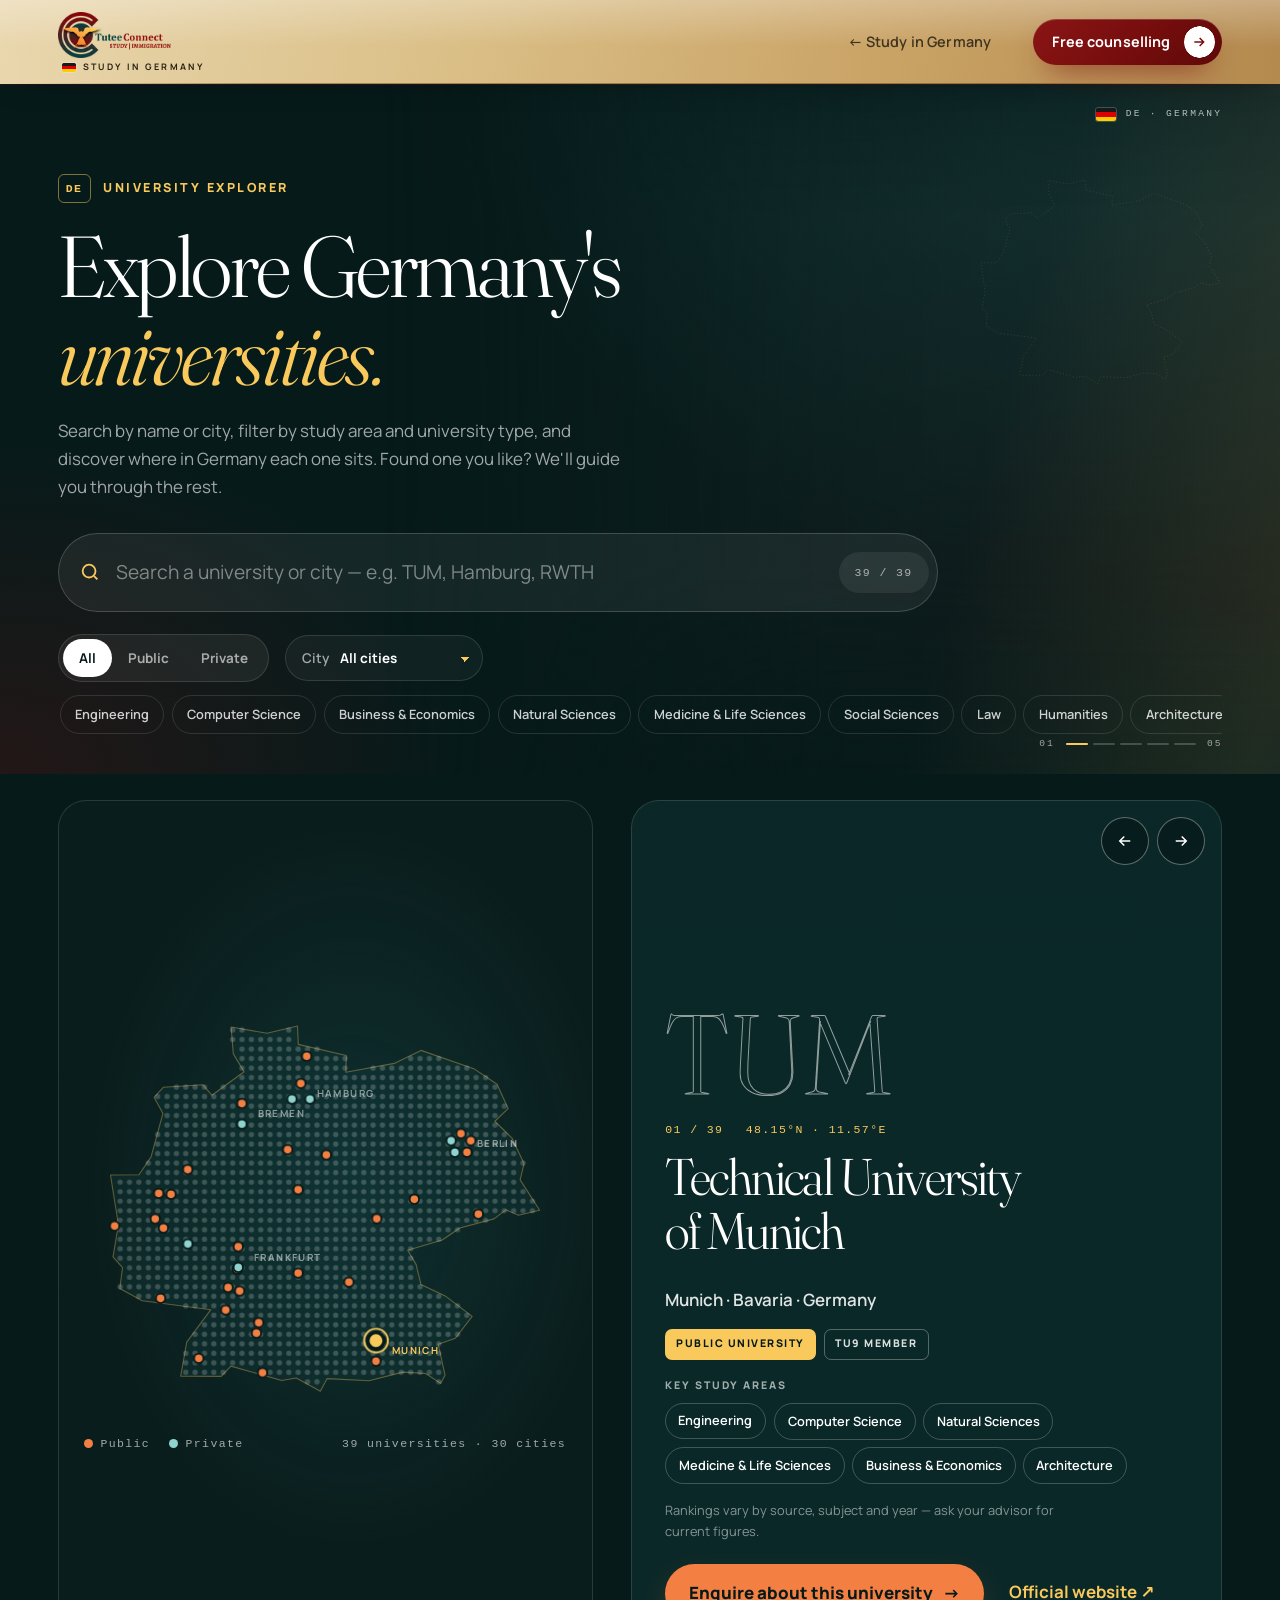
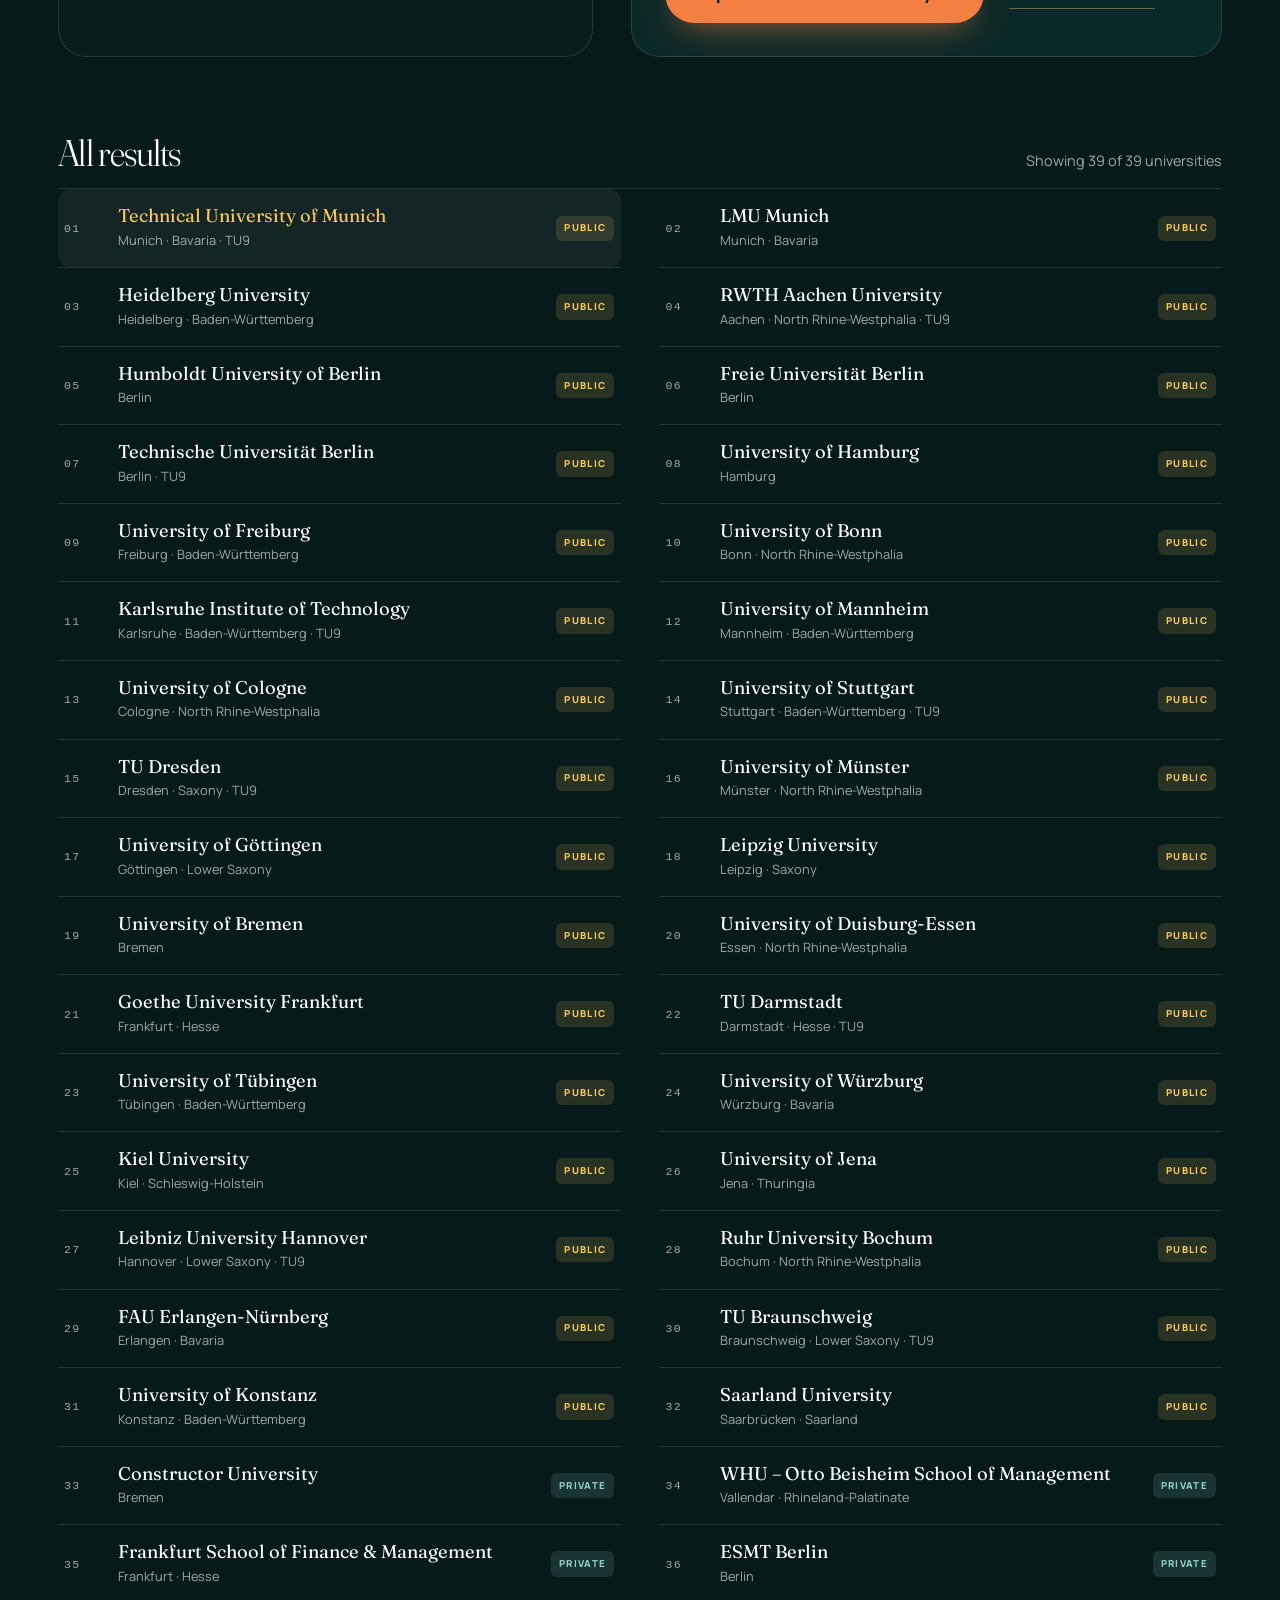
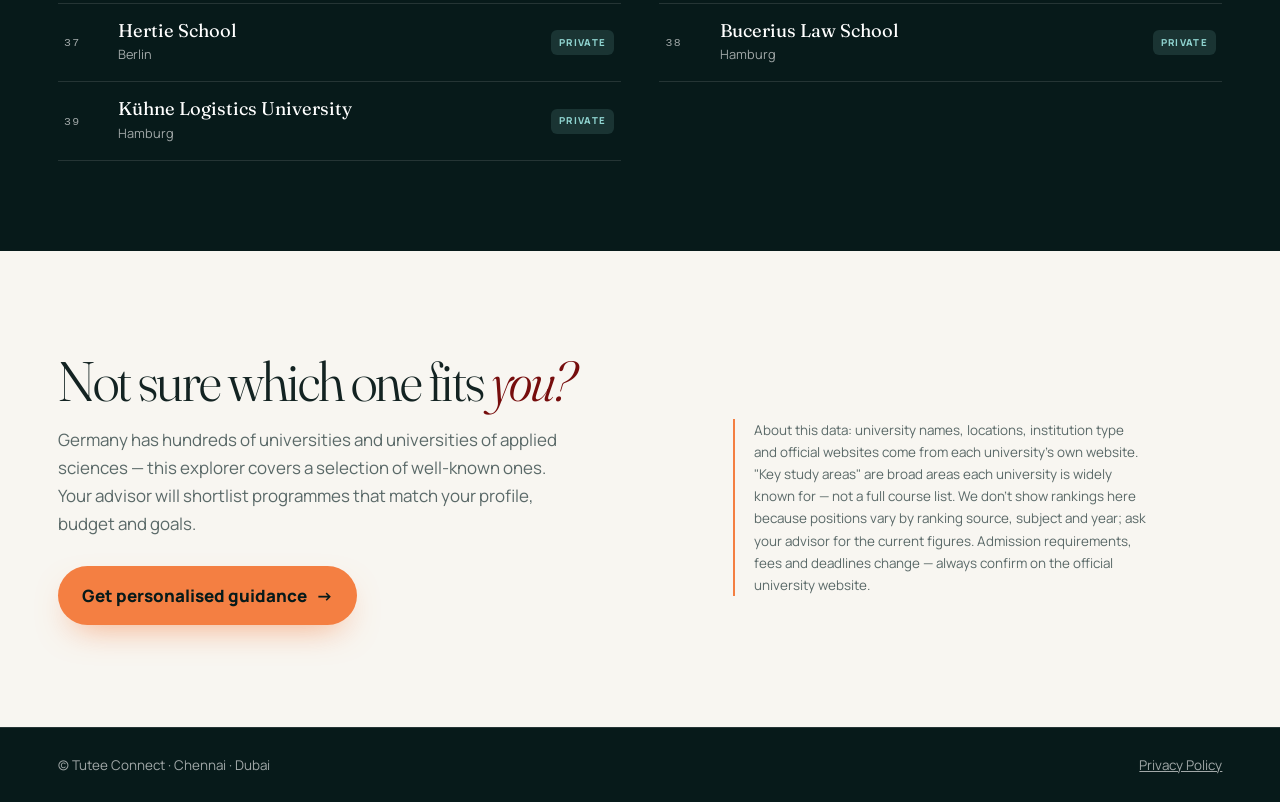
==== commit a4146a03: "UI Updates" ====
--- a/universities.html
+++ b/universities.html
@@ -1,33 +1,110 @@
-<!DOCTYPE html>
-<html lang="en" style="color-scheme: light;">
+<!doctype html>
+<html lang="en" class="x-loading">
 <head>
-  <meta charset="UTF-8">
-  <meta name="viewport" content="width=device-width, initial-scale=1.0">
-  <meta name="color-scheme" content="light">
-  <title>Top German Universities - Tutee Connect</title>
-  <meta name="description" content="Explore Tutee Connect's directory of 379 German higher education institutions on the official HRK Hochschulkompass register. Direct admission pathways, APS guidance and Student visa support.">
-  <link rel="icon" href="./assets/img/logo/icon.png">
-  <link rel="preload" as="style" href="./assets/css/quicksand.css">
-  <link rel="stylesheet" href="./assets/css/quicksand.css">
-  <link rel="stylesheet" href="./assets/css/main.css">
+<meta charset="utf-8">
+<meta name="viewport" content="width=device-width, initial-scale=1, viewport-fit=cover">
+<title>Explore Germany's Universities — Tutee Connect</title>
+<meta name="description" content="Search and explore real German universities by city, study area and type on an interactive map — then get free guidance from Tutee Connect.">
+<meta name="theme-color" content="#071a1a">
+<link rel="icon" href="assets/img/icon.png">
+<link rel="preconnect" href="https://images.unsplash.com">
+<link rel="preconnect" href="https://fonts.googleapis.com"><link rel="preconnect" href="https://fonts.gstatic.com" crossorigin>
+<link rel="stylesheet" href="https://fonts.googleapis.com/css2?family=Fraunces:ital,opsz,wght,SOFT@0,9..144,300..500,0..100;1,9..144,300..500,0..100&family=Manrope:wght@400;500;600;700;800&display=swap">
+<link rel="stylesheet" href="assets/css/explorer.css">
 </head>
 <body>
-<div class="min-h-screen font-sans selection:bg-primary selection:text-white">
-<header class="fixed top-0 left-0 w-full z-50 transition-all duration-300 py-3 sm:py-5"><div class="max-w-7xl mx-auto px-4 sm:px-6 flex justify-between items-center"><a class="flex items-center gap-2" data-scroll-to="top" href="./index.html"><img alt="Tutee Connect Logo" class="h-10 sm:h-14 md:h-16 lg:h-20 max-md:h-[54px] w-auto object-contain transition-all duration-300" src="./assets/img/logo/logo.png"/></a><nav class="hidden md:flex gap-8"><a class="font-semibold text-text-main hover:text-primary transition-colors relative after:content-[''] after:absolute after:-bottom-1 after:left-0 after:w-0 after:h-0.5 after:bg-primary hover:after:w-full after:transition-all" href="https://tuteeconnect.com/about.html" rel="noopener noreferrer" target="_blank">About</a><button class="font-semibold text-text-main hover:text-primary transition-colors relative after:content-[''] after:absolute after:-bottom-1 after:left-0 after:w-0 after:h-0.5 after:bg-primary hover:after:w-full after:transition-all text-left cursor-pointer" data-scroll-to="services">Services</button><a class="font-semibold transition-colors relative after:content-[''] after:absolute after:-bottom-1 after:left-0 after:h-0.5 after:bg-primary hover:after:w-full after:transition-all text-text-main hover:text-primary after:w-0" href="./universities.html">Universities</a><button class="font-semibold text-text-main hover:text-primary transition-colors relative after:content-[''] after:absolute after:-bottom-1 after:left-0 after:w-0 after:h-0.5 after:bg-primary hover:after:w-full after:transition-all text-left cursor-pointer" data-scroll-to="testimonials">Testimonials</button></nav><div class="hidden md:flex items-center gap-3"><button class="cursor-pointer inline-flex items-center justify-center px-6 py-3 bg-primary text-white font-bold rounded-full hover:-translate-y-0.5 hover:bg-primary-dark hover:shadow-lg hover:shadow-primary/30 transition-all" data-scroll-to="contact">Evaluate Profile</button></div><div class="md:hidden flex items-center gap-2"><button class="flex items-center justify-center p-2.5 bg-bg-surface border border-border-color shadow-sm rounded-full text-text-main hover:text-primary transition-all active:scale-95 z-50 cursor-pointer" data-mobile-menu-open=""><svg aria-hidden="true" class="lucide lucide-menu" fill="none" height="24" stroke="currentColor" stroke-linecap="round" stroke-linejoin="round" stroke-width="2.5" viewBox="0 0 24 24" width="24" xmlns="http://www.w3.org/2000/svg"><path d="M4 5h16"></path><path d="M4 12h16"></path><path d="M4 19h16"></path></svg></button></div></div><div class="fixed inset-0 z-[100] transition-all duration-400 ease-out md:hidden flex flex-col invisible opacity-0 pointer-events-none" data-mobile-menu=""><div class="absolute inset-0 bg-secondary/40 backdrop-blur-md" data-mobile-menu-backdrop=""></div><div class="relative h-[90vh] mt-auto w-full bg-bg-surface/95 backdrop-blur-3xl rounded-t-[40px] shadow-2xl flex flex-col overflow-hidden transition-transform duration-500 ease-out will-change-transform translate-y-full" data-mobile-menu-panel=""><div class="flex justify-between items-center p-6 sm:p-8 border-b border-border-color"><h3 class="text-xl font-extrabold text-secondary tracking-tight">Navigation</h3><div class="flex items-center gap-2"><button class="p-2.5 text-text-muted rounded-full bg-bg-dark hover:bg-border-color hover:text-primary transition-all active:scale-95 cursor-pointer" data-mobile-menu-close=""><svg aria-hidden="true" class="lucide lucide-x" fill="none" height="24" stroke="currentColor" stroke-linecap="round" stroke-linejoin="round" stroke-width="3" viewBox="0 0 24 24" width="24" xmlns="http://www.w3.org/2000/svg"><path d="M18 6 6 18"></path><path d="m6 6 12 12"></path></svg></button></div></div><nav class="flex-1 overflow-y-auto px-6 sm:px-8 py-8 flex flex-col gap-6"><a class="group flex items-center justify-between font-extrabold text-secondary text-2xl tracking-tight transition-all" href="https://tuteeconnect.com/about.html" rel="noopener noreferrer" target="_blank"><span class="group-hover:text-primary transition-colors">About</span></a><button class="group flex items-center justify-between font-extrabold text-secondary text-2xl tracking-tight transition-all w-full outline-none text-left cursor-pointer" data-scroll-to="services"><span class="group-hover:text-primary transition-colors">Services</span></button><a class="group flex items-center justify-between font-extrabold text-secondary text-2xl tracking-tight transition-all" href="./universities.html"><span class="group-hover:text-primary transition-colors">Universities</span></a><button class="group flex items-center justify-between font-extrabold text-secondary text-2xl tracking-tight transition-all w-full outline-none text-left cursor-pointer" data-scroll-to="testimonials"><span class="group-hover:text-primary transition-colors">Testimonials</span></button></nav><div class="p-6 sm:p-8 bg-bg-surface/80 backdrop-blur-lg border-t border-border-color"><button class="w-full inline-flex items-center justify-center px-8 py-4 bg-primary text-white font-bold text-[19px] rounded-[20px] shadow-xl shadow-primary/25 hover:shadow-primary/40 focus:ring-4 focus:ring-primary/20 transition-all active:scale-95 cursor-pointer" data-scroll-to="contact">Evaluate Profile</button></div></div></div></header>
-<div class="pt-24 pb-20 min-h-screen bg-bg-surface"><section class="relative pt-32 max-md:pt-10 pb-20 max-md:pb-8 px-6 overflow-hidden bg-bg-dark border-b border-border-color"><div class="absolute inset-0 z-0 bg-secondary/5 hidden md:block"></div><div class="max-w-7xl mx-auto relative z-20 text-center reveal"><span class="inline-flex items-center gap-2 px-4 py-2 bg-primary/10 border border-primary/20 rounded-full text-primary font-bold mb-6"><svg aria-hidden="true" class="lucide lucide-shield-check" fill="none" height="16" stroke="currentColor" stroke-linecap="round" stroke-linejoin="round" stroke-width="2" viewBox="0 0 24 24" width="16" xmlns="http://www.w3.org/2000/svg"><path d="M20 13c0 5-3.5 7.5-7.66 8.95a1 1 0 0 1-.67-.01C7.5 20.5 4 18 4 13V6a1 1 0 0 1 1-1c2 0 4.5-1.2 6.24-2.72a1.17 1.17 0 0 1 1.52 0C14.51 3.81 17 5 19 5a1 1 0 0 1 1 1z"></path><path d="m9 12 2 2 4-4"></path></svg> Elite Placement Partners</span><h1 class="text-4xl md:text-6xl font-extrabold mb-6 leading-tight text-text-main">Top Tie-up <span class="text-primary">Universities</span></h1><p class="text-lg md:text-xl text-text-muted max-w-2xl mx-auto mb-10 leading-relaxed">Explore our comprehensive directory of 379 state and state-recognised higher education institutions across Germany. Public universities charge no tuition fees, and we secure direct admission pathways at them.</p><div class="flex justify-center"><div class="bg-bg-surface border border-border-color shadow-sm p-2 pl-6 rounded-2xl flex items-center max-w-2xl w-full focus-within:ring-2 focus-within:ring-primary/50 transition-all"><svg aria-hidden="true" class="lucide lucide-search text-text-muted mr-4" fill="none" height="20" stroke="currentColor" stroke-linecap="round" stroke-linejoin="round" stroke-width="2" viewBox="0 0 24 24" width="20" xmlns="http://www.w3.org/2000/svg"><path d="m21 21-4.34-4.34"></path><circle cx="11" cy="11" r="8"></circle></svg><input class="bg-transparent border-none text-text-main outline-none w-full placeholder:text-text-muted/70 text-lg" data-uni-search="" placeholder="Search all 379 institutions by name, city, or subject..." type="text"/><button class="px-4 text-text-muted hover:text-text-main font-semibold mr-2 hidden cursor-pointer" data-uni-clear="" type="button">Clear</button><button class="bg-primary text-white px-8 py-3 rounded-xl font-bold hover:bg-primary-dark transition-colors whitespace-nowrap hidden sm:block cursor-pointer" data-uni-show-results="" type="button">Search</button></div></div></div></section><section class="max-w-7xl mx-auto px-6 mt-16"><div class="flex justify-between items-center mb-8 reveal"><h2 class="text-2xl font-bold text-secondary flex items-center gap-3"><svg aria-hidden="true" class="lucide lucide-building2 lucide-building-2 text-primary" fill="none" height="24" stroke="currentColor" stroke-linecap="round" stroke-linejoin="round" stroke-width="2" viewBox="0 0 24 24" width="24" xmlns="http://www.w3.org/2000/svg"><path d="M10 12h4"></path><path d="M10 8h4"></path><path d="M14 21v-3a2 2 0 0 0-4 0v3"></path><path d="M6 10H4a2 2 0 0 0-2 2v7a2 2 0 0 0 2 2h16a2 2 0 0 0 2-2V9a2 2 0 0 0-2-2h-2"></path><path d="M6 21V5a2 2 0 0 1 2-2h8a2 2 0 0 1 2 2v16"></path></svg> Directory</h2><div class="text-text-muted font-medium bg-bg-surface px-3 py-1 max-sm:px-2.5 max-sm:text-xs rounded-full border border-border-color shadow-sm whitespace-nowrap shrink-0" data-uni-count="">Showing 379 Institutions</div></div><p class="text-text-muted text-sm mb-6">Ranked positions are shown for the 49 German universities in the QS World University Rankings 2026. Universities of applied sciences, art and music colleges and specialist providers that published world rankings do not cover are listed without a position.</p><div data-uni-results=""><div class="sm:hidden flex flex-col divide-y divide-border-color bg-bg-surface rounded-2xl border border-border-color overflow-hidden shadow-sm" data-uni-list-mobile=""></div><div class="hidden sm:grid grid-cols-1 lg:grid-cols-2 gap-4" data-uni-grid=""></div><div class="mt-12 text-center pb-8" data-uni-more-wrap=""><button class="px-8 py-3 bg-bg-surface border border-border-color text-text-main font-bold rounded-full shadow-sm hover:shadow-md hover:border-primary/30 hover:text-primary transition-all active:scale-95 cursor-pointer" data-uni-more="">Load More Universities</button></div></div><div class="text-center py-20 bg-bg-surface rounded-2xl border border-border-color border-dashed hidden" data-uni-empty=""><svg aria-hidden="true" class="lucide lucide-search mx-auto text-border-color mb-4" fill="none" height="48" stroke="currentColor" stroke-linecap="round" stroke-linejoin="round" stroke-width="2" viewBox="0 0 24 24" width="48" xmlns="http://www.w3.org/2000/svg"><path d="m21 21-4.34-4.34"></path><circle cx="11" cy="11" r="8"></circle></svg><h3 class="text-xl font-bold text-text-main mb-2">No institutions found</h3><p class="text-text-muted">Try adjusting your search criteria.</p></div></section></div>
-<div class="fixed bottom-0 left-0 right-0 bg-bg-surface border-t border-border-color p-4 shadow-[0_-10px_40px_-10px_rgba(0,0,0,0.1)] z-40 transition-transform duration-300 flex justify-center hidden" data-uni-bar=""><div class="max-w-7xl w-full flex flex-col sm:flex-row items-center justify-between gap-4"><div class="text-text-main font-bold"><span class="text-primary text-xl mr-2" data-uni-bar-count="">0</span><span data-uni-bar-noun="">Institutions Selected</span></div><button class="bg-primary hover:bg-primary-dark text-white px-8 py-3 rounded-xl font-bold transition-all w-full sm:w-auto shadow-md shadow-primary/20 cursor-pointer" data-uni-proceed="" type="button">Proceed to Application</button></div></div>
-<div class="fixed inset-0 z-50 flex items-center justify-center p-4 bg-black/60 backdrop-blur-sm animate-fade-in hidden" data-uni-modal=""><div class="bg-bg-surface rounded-3xl shadow-2xl w-full max-w-lg overflow-hidden relative border border-border-color flex flex-col max-h-[90vh]"><div class="p-6 border-b border-border-color flex justify-between items-center bg-bg-dark/50 sticky top-0 z-10 shrink-0"><h3 class="text-2xl font-bold text-text-main">Submit Application</h3><button class="p-2 text-text-muted hover:text-text-main hover:bg-gray-200 rounded-full transition-all cursor-pointer" data-uni-modal-close="" type="button"><svg aria-hidden="true" class="lucide lucide-x" fill="none" height="24" stroke="currentColor" stroke-linecap="round" stroke-linejoin="round" stroke-width="2" viewBox="0 0 24 24" width="24" xmlns="http://www.w3.org/2000/svg"><path d="M18 6 6 18"></path><path d="m6 6 12 12"></path></svg></button></div><div class="p-6 overflow-y-auto" data-uni-modal-body=""><form class="flex flex-col gap-4 max-md:gap-3 w-full" data-lead-form=""><input name="access_key" type="hidden" value=""/><input name="subject" type="hidden" value="New Lead from Tutee Connect Landing Page!"/><input name="from_name" type="hidden" value="Tutee Connect Notification System"/><input class="hidden" name="botcheck" style="display: none;" type="checkbox"/><div class="bg-green-50 border border-green-200 text-green-700 p-4 rounded-xl flex items-start gap-3 justify-center mb-2 hidden" data-form-success=""><svg aria-hidden="true" class="lucide lucide-circle-check-big shrink-0 mt-0.5" fill="none" height="20" stroke="currentColor" stroke-linecap="round" stroke-linejoin="round" stroke-width="2" viewBox="0 0 24 24" width="20" xmlns="http://www.w3.org/2000/svg"><path d="M21.801 10A10 10 0 1 1 17 3.335"></path><path d="m9 11 3 3L22 4"></path></svg><div class="text-sm font-medium">Profile submitted successfully! We will contact you soon.</div></div><div class="bg-red-50 border border-red-200 text-red-700 p-4 rounded-xl flex items-start gap-3 justify-center mb-2 hidden" data-form-error=""><svg aria-hidden="true" class="lucide lucide-circle-alert shrink-0 mt-0.5" fill="none" height="20" stroke="currentColor" stroke-linecap="round" stroke-linejoin="round" stroke-width="2" viewBox="0 0 24 24" width="20" xmlns="http://www.w3.org/2000/svg"><circle cx="12" cy="12" r="10"></circle><line x1="12" x2="12" y1="8" y2="12"></line><line x1="12" x2="12.01" y1="16" y2="16"></line></svg><div class="text-sm font-medium" data-form-error-text="">Submission failed. Please try again.</div></div><div class="relative flex items-center w-full transition-all duration-300 text-text-muted focus-within:text-primary"><svg aria-hidden="true" class="lucide lucide-user absolute left-4 max-md:left-5 pointer-events-none transition-colors" fill="none" height="20" stroke="currentColor" stroke-linecap="round" stroke-linejoin="round" stroke-width="2" viewBox="0 0 24 24" width="20" xmlns="http://www.w3.org/2000/svg"><path d="M19 21v-2a4 4 0 0 0-4-4H9a4 4 0 0 0-4 4v2"></path><circle cx="12" cy="7" r="4"></circle></svg><input class="w-full p-4 max-md:p-3.5 pl-12 max-md:pl-12 rounded-xl max-md:rounded-2xl font-medium max-md:font-medium max-md:text-[15px] focus:outline-none focus:ring-4 max-md:focus:ring-2 transition-all duration-300 bg-bg-surface border border-border-color text-text-main focus:border-primary focus:bg-white focus:ring-primary/10 max-md:bg-bg-dark max-md:border-border-color focus:max-md:bg-bg-surface" name="name" placeholder="Your Name *" required="" type="text"/></div><div class="flex items-stretch gap-2 w-full"><select class="p-4 max-md:p-3.5 rounded-xl max-md:rounded-2xl font-medium max-md:font-medium max-md:text-[15px] focus:outline-none focus:ring-4 max-md:focus:ring-2 transition-all duration-300 bg-bg-surface border border-border-color text-text-main focus:border-primary focus:bg-white focus:ring-primary/10 max-md:bg-bg-dark max-md:border-border-color focus:max-md:bg-bg-surface w-[100px] max-md:w-[86px] shrink-0 !px-2 max-md:!px-1.5 font-bold text-sm max-md:text-[14px] max-md:text-center appearance-none bg-[url('data:image/svg+xml;charset=US-ASCII,%3Csvg%20width%3D%2220%22%20height%3D%2220%22%20xmlns%3D%22http%3A%2F%2Fwww.w3.org%2F2000%2Fsvg%22%3E%3Cpath%20d%3D%22M5%208l5%205%205-5%22%20stroke%3D%22%239CA3AF%22%20stroke-width%3D%222%22%20fill%3D%22none%22%20stroke-linecap%3D%22round%22%20stroke-linejoin%3D%22round%22%2F%3E%3C%2Fsvg%3E')] bg-[length:14px_14px] bg-no-repeat bg-[position:right_4px_center] border-r-0" name="country_code"><option class="text-black" value="+971">AE (+971)</option><option class="text-black" value="+93">AF (+93)</option><option class="text-black" value="+54">AR (+54)</option><option class="text-black" value="+43">AT (+43)</option><option class="text-black" value="+61">AU (+61)</option><option class="text-black" value="+32">BE (+32)</option><option class="text-black" value="+55">BR (+55)</option><option class="text-black" value="+41">CH (+41)</option><option class="text-black" value="+56">CL (+56)</option><option class="text-black" value="+86">CN (+86)</option><option class="text-black" value="+57">CO (+57)</option><option class="text-black" value="+49">DE (+49)</option><option class="text-black" value="+45">DK (+45)</option><option class="text-black" value="+213">DZ (+213)</option><option class="text-black" value="+20">EG (+20)</option><option class="text-black" value="+34">ES (+34)</option><option class="text-black" value="+358">FI (+358)</option><option class="text-black" value="+33">FR (+33)</option><option class="text-black" value="+30">GR (+30)</option><option class="text-black" value="+36">HU (+36)</option><option class="text-black" value="+62">ID (+62)</option><option class="text-black" value="+353">IE (+353)</option><option class="text-black" selected="" value="+91">IN (+91)</option><option class="text-black" value="+98">IR (+98)</option><option class="text-black" value="+39">IT (+39)</option><option class="text-black" value="+81">JP (+81)</option><option class="text-black" value="+254">KE (+254)</option><option class="text-black" value="+82">KR (+82)</option><option class="text-black" value="+94">LK (+94)</option><option class="text-black" value="+212">MA (+212)</option><option class="text-black" value="+95">MM (+95)</option><option class="text-black" value="+52">MX (+52)</option><option class="text-black" value="+60">MY (+60)</option><option class="text-black" value="+234">NG (+234)</option><option class="text-black" value="+31">NL (+31)</option><option class="text-black" value="+47">NO (+47)</option><option class="text-black" value="+64">NZ (+64)</option><option class="text-black" value="+51">PE (+51)</option><option class="text-black" value="+63">PH (+63)</option><option class="text-black" value="+92">PK (+92)</option><option class="text-black" value="+48">PL (+48)</option><option class="text-black" value="+351">PT (+351)</option><option class="text-black" value="+974">QA (+974)</option><option class="text-black" value="+40">RO (+40)</option><option class="text-black" value="+7">RU/KZ (+7)</option><option class="text-black" value="+966">SA (+966)</option><option class="text-black" value="+46">SE (+46)</option><option class="text-black" value="+65">SG (+65)</option><option class="text-black" value="+66">TH (+66)</option><option class="text-black" value="+216">TN (+216)</option><option class="text-black" value="+90">TR (+90)</option><option class="text-black" value="+255">TZ (+255)</option><option class="text-black" value="+380">UA (+380)</option><option class="text-black" value="+256">UG (+256)</option><option class="text-black" value="+44">UK (+44)</option><option class="text-black" value="+1">US/CA (+1)</option><option class="text-black" value="+58">VE (+58)</option><option class="text-black" value="+84">VN (+84)</option><option class="text-black" value="+27">ZA (+27)</option></select><div class="relative flex items-center w-full transition-all duration-300 text-text-muted focus-within:text-primary flex-1 min-w-0"><svg aria-hidden="true" class="lucide lucide-phone absolute left-3.5 pointer-events-none transition-colors" fill="none" height="18" stroke="currentColor" stroke-linecap="round" stroke-linejoin="round" stroke-width="2" viewBox="0 0 24 24" width="18" xmlns="http://www.w3.org/2000/svg"><path d="M13.832 16.568a1 1 0 0 0 1.213-.303l.355-.465A2 2 0 0 1 17 15h3a2 2 0 0 1 2 2v3a2 2 0 0 1-2 2A18 18 0 0 1 2 4a2 2 0 0 1 2-2h3a2 2 0 0 1 2 2v3a2 2 0 0 1-.8 1.6l-.468.351a1 1 0 0 0-.292 1.233 14 14 0 0 0 6.392 6.384"></path></svg><input class="p-4 max-md:p-3.5 pl-12 max-md:pl-12 rounded-xl max-md:rounded-2xl font-medium max-md:font-medium max-md:text-[15px] focus:outline-none focus:ring-4 max-md:focus:ring-2 transition-all duration-300 bg-bg-surface border border-border-color text-text-main focus:border-primary focus:bg-white focus:ring-primary/10 max-md:bg-bg-dark max-md:border-border-color focus:max-md:bg-bg-surface w-full max-md:!pl-[38px] text-ellipsis" name="phone_number" placeholder="Phone Number *" required="" type="tel"/></div></div><div class="relative flex items-center w-full transition-all duration-300 text-text-muted focus-within:text-primary"><svg aria-hidden="true" class="lucide lucide-mail absolute left-4 max-md:left-5 pointer-events-none transition-colors" fill="none" height="20" stroke="currentColor" stroke-linecap="round" stroke-linejoin="round" stroke-width="2" viewBox="0 0 24 24" width="20" xmlns="http://www.w3.org/2000/svg"><path d="m22 7-8.991 5.727a2 2 0 0 1-2.009 0L2 7"></path><rect height="16" rx="2" width="20" x="2" y="4"></rect></svg><input class="w-full p-4 max-md:p-3.5 pl-12 max-md:pl-12 rounded-xl max-md:rounded-2xl font-medium max-md:font-medium max-md:text-[15px] focus:outline-none focus:ring-4 max-md:focus:ring-2 transition-all duration-300 bg-bg-surface border border-border-color text-text-main focus:border-primary focus:bg-white focus:ring-primary/10 max-md:bg-bg-dark max-md:border-border-color focus:max-md:bg-bg-surface" name="email" placeholder="Your Email *" required="" type="email"/></div><div class="relative w-full"><input data-destination-input="" name="destination" type="hidden" value="General Germany Inquiry"/><svg aria-hidden="true" class="lucide lucide-map-pin absolute left-3.5 top-1/2 -translate-y-1/2 pointer-events-none z-10 text-text-muted" fill="none" height="18" stroke="currentColor" stroke-linecap="round" stroke-linejoin="round" stroke-width="2" viewBox="0 0 24 24" width="18" xmlns="http://www.w3.org/2000/svg"><path d="M20 10c0 4.993-5.539 10.193-7.399 11.799a1 1 0 0 1-1.202 0C9.539 20.193 4 14.993 4 10a8 8 0 0 1 16 0"></path><circle cx="12" cy="10" r="3"></circle></svg><div class="w-full min-h-[50px] max-md:min-h-[46px] rounded-xl max-md:rounded-2xl pl-10 pr-4 py-2.5 max-md:py-2 transition-all duration-300 text-left flex items-center flex-wrap gap-1.5 border bg-bg-surface border-border-color"><span class="text-[15px] max-md:text-[14px] font-medium leading-none text-text-main">General Germany Inquiry</span></div></div><button class="w-full py-4 max-md:py-3.5 rounded-xl max-md:rounded-2xl font-bold text-lg max-md:text-[16px] text-white transition-all mt-2 max-md:mt-3 bg-primary hover:bg-primary-dark max-md:bg-primary max-md:hover:bg-white max-md:hover:text-primary max-md:border max-md:border-transparent max-md:hover:border-primary hover:-translate-y-1 hover:shadow-lg max-md:shadow-2xl max-md:shadow-primary/40 opacity-100 cursor-pointer" data-submit-btn="" data-uni-modal-submit="" type="submit">Submit Profile</button></form></div></div></div>
-<footer class="bg-bg-surface border-t border-border-color"><div class="md:hidden"><div class="relative bg-bg-surface pt-8 pb-10 text-center overflow-hidden"><div class="absolute top-0 left-0 right-0 h-1 bg-gradient-to-r from-primary via-primary to-secondary"></div><div class="absolute inset-0 opacity-[0.03]" style="background-image: radial-gradient(circle at 1px 1px, currentcolor 1px, transparent 0px); background-size: 24px 24px;"></div><button class="relative z-10 mx-auto mb-3 block cursor-pointer" data-scroll-top=""><img alt="Tutee Connect Logo" class="h-[68px] w-auto object-contain mx-auto transition-all duration-300" loading="lazy" src="./assets/img/logo/logo.png"/></button><p class="relative z-10 text-text-muted/60 text-[12.5px] leading-relaxed max-w-[240px] mx-auto font-medium">Connecting talent champions worldwide to grow together.</p><button class="absolute top-4 right-4 w-8 h-8 rounded-full bg-gray-100 flex items-center justify-center text-text-muted/50 hover:text-primary hover:bg-primary/10 transition-all active:scale-95 cursor-pointer" data-scroll-top=""><svg aria-hidden="true" class="lucide lucide-chevron-up" fill="none" height="16" stroke="currentColor" stroke-linecap="round" stroke-linejoin="round" stroke-width="2" viewBox="0 0 24 24" width="16" xmlns="http://www.w3.org/2000/svg"><path d="m18 15-6-6-6 6"></path></svg></button></div><div class="px-4 py-4 bg-bg-dark/80"><div class="bg-bg-surface rounded-2xl shadow-sm border border-border-color p-3"><div class="grid grid-cols-2 gap-2"><a class="flex items-center justify-between px-4 py-3 rounded-xl bg-bg-dark hover:bg-primary/5 text-text-main font-semibold text-[14px] transition-all group active:scale-[0.97]" href="https://tuteeconnect.com/" rel="noopener noreferrer" target="_blank">Home<svg aria-hidden="true" class="lucide lucide-arrow-up-right text-text-muted/40 group-hover:text-primary transition-colors" fill="none" height="14" stroke="currentColor" stroke-linecap="round" stroke-linejoin="round" stroke-width="2" viewBox="0 0 24 24" width="14" xmlns="http://www.w3.org/2000/svg"><path d="M7 7h10v10"></path><path d="M7 17 17 7"></path></svg></a><a class="flex items-center justify-between px-4 py-3 rounded-xl bg-bg-dark hover:bg-primary/5 text-text-main font-semibold text-[14px] transition-all group active:scale-[0.97]" href="https://tuteeconnect.com/about.html" rel="noopener noreferrer" target="_blank">About Us<svg aria-hidden="true" class="lucide lucide-arrow-up-right text-text-muted/40 group-hover:text-primary transition-colors" fill="none" height="14" stroke="currentColor" stroke-linecap="round" stroke-linejoin="round" stroke-width="2" viewBox="0 0 24 24" width="14" xmlns="http://www.w3.org/2000/svg"><path d="M7 7h10v10"></path><path d="M7 17 17 7"></path></svg></a><a class="flex items-center justify-between px-4 py-3 rounded-xl bg-bg-dark hover:bg-primary/5 text-text-main font-semibold text-[14px] transition-all group active:scale-[0.97]" href="https://tuteeconnect.com/profile-registration.html" rel="noopener noreferrer" target="_blank">Register<svg aria-hidden="true" class="lucide lucide-arrow-up-right text-text-muted/40 group-hover:text-primary transition-colors" fill="none" height="14" stroke="currentColor" stroke-linecap="round" stroke-linejoin="round" stroke-width="2" viewBox="0 0 24 24" width="14" xmlns="http://www.w3.org/2000/svg"><path d="M7 7h10v10"></path><path d="M7 17 17 7"></path></svg></a><a class="flex items-center justify-between px-4 py-3 rounded-xl bg-bg-dark hover:bg-primary/5 text-text-main font-semibold text-[14px] transition-all group active:scale-[0.97]" href="https://tuteeconnect.com/contact.html" rel="noopener noreferrer" target="_blank">Contact<svg aria-hidden="true" class="lucide lucide-arrow-up-right text-text-muted/40 group-hover:text-primary transition-colors" fill="none" height="14" stroke="currentColor" stroke-linecap="round" stroke-linejoin="round" stroke-width="2" viewBox="0 0 24 24" width="14" xmlns="http://www.w3.org/2000/svg"><path d="M7 7h10v10"></path><path d="M7 17 17 7"></path></svg></a></div></div></div><div class="px-5 pt-6 pb-3"><div class="flex items-center justify-center gap-3 mb-5"><a aria-label="Facebook" class="w-10 h-10 rounded-xl bg-secondary/5 border border-secondary/10 flex items-center justify-center text-secondary/60 hover:bg-primary hover:border-primary hover:text-white transition-all active:scale-95" href="https://www.facebook.com/tuteeconnect" rel="noopener noreferrer" target="_blank"><svg aria-hidden="true" class="lucide lucide-facebook" fill="none" height="17" stroke="currentColor" stroke-linecap="round" stroke-linejoin="round" stroke-width="2" viewBox="0 0 24 24" width="17" xmlns="http://www.w3.org/2000/svg"><path d="M18 2h-3a5 5 0 0 0-5 5v3H7v4h3v8h4v-8h3l1-4h-4V7a1 1 0 0 1 1-1h3z"></path></svg></a><a aria-label="Instagram" class="w-10 h-10 rounded-xl bg-secondary/5 border border-secondary/10 flex items-center justify-center text-secondary/60 hover:bg-primary hover:border-primary hover:text-white transition-all active:scale-95" href="https://www.instagram.com/tuteeconnect/" rel="noopener noreferrer" target="_blank"><svg aria-hidden="true" class="lucide lucide-instagram" fill="none" height="17" stroke="currentColor" stroke-linecap="round" stroke-linejoin="round" stroke-width="2" viewBox="0 0 24 24" width="17" xmlns="http://www.w3.org/2000/svg"><rect height="20" rx="5" ry="5" width="20" x="2" y="2"></rect><path d="M16 11.37A4 4 0 1 1 12.63 8 4 4 0 0 1 16 11.37z"></path><line x1="17.5" x2="17.51" y1="6.5" y2="6.5"></line></svg></a><a aria-label="X" class="w-10 h-10 rounded-xl bg-secondary/5 border border-secondary/10 flex items-center justify-center text-secondary/60 hover:bg-primary hover:border-primary hover:text-white transition-all active:scale-95" href="https://x.com/tuteeconnect" rel="noopener noreferrer" target="_blank"><svg aria-hidden="true" class="lucide lucide-x" fill="none" height="17" stroke="currentColor" stroke-linecap="round" stroke-linejoin="round" stroke-width="2" viewBox="0 0 24 24" width="17" xmlns="http://www.w3.org/2000/svg"><path d="M18 6 6 18"></path><path d="m6 6 12 12"></path></svg></a><a aria-label="LinkedIn" class="w-10 h-10 rounded-xl bg-secondary/5 border border-secondary/10 flex items-center justify-center text-secondary/60 hover:bg-primary hover:border-primary hover:text-white transition-all active:scale-95" href="https://www.linkedin.com/company/tutee-connect/" rel="noopener noreferrer" target="_blank"><svg aria-hidden="true" class="lucide lucide-linkedin" fill="none" height="17" stroke="currentColor" stroke-linecap="round" stroke-linejoin="round" stroke-width="2" viewBox="0 0 24 24" width="17" xmlns="http://www.w3.org/2000/svg"><path d="M16 8a6 6 0 0 1 6 6v7h-4v-7a2 2 0 0 0-2-2 2 2 0 0 0-2 2v7h-4v-7a6 6 0 0 1 6-6z"></path><rect height="12" width="4" x="2" y="9"></rect><circle cx="4" cy="4" r="2"></circle></svg></a></div><div class="flex items-center justify-center gap-1.5 text-[11.5px] text-text-muted/60 font-medium mb-4"><a class="hover:text-primary transition-colors" href="https://tuteeconnect.com/terms-and-conditions.html" rel="noopener noreferrer" target="_blank">Terms</a><span class="text-text-muted/30">·</span><a class="hover:text-primary transition-colors" href="https://tuteeconnect.com/privacy-policy.html" rel="noopener noreferrer" target="_blank">Privacy</a></div></div><div class="border-t border-border-color py-4 text-center"><p class="text-[10.5px] text-text-muted/40 font-semibold tracking-wide uppercase">© 2026 Tutee Connect</p><p class="text-[9px] text-text-muted/40 font-medium mt-1.5 px-4 leading-relaxed" data-photo-credit="">Photography: Cologne Cathedral © Rolf Heinrich (CC BY 3.0); University Library Stuttgart © Stefan Drößler (CC BY 4.0); half-timbered house, Quedlinburg © David Short (CC BY 2.0); Munich from Alter Peter © Andrew Parlette (CC BY 2.0). Via Wikimedia Commons.</p></div></div><div class="hidden md:block pt-20 pb-6"><div class="max-w-7xl mx-auto px-6"><div class="grid grid-cols-2 lg:grid-cols-[2fr_1fr_1fr] gap-12 lg:gap-16 mb-16"><div><div class="flex items-center gap-2 mb-6"><button class="cursor-pointer" data-scroll-top=""><img alt="Tutee Connect Logo" class="h-24 w-auto object-contain transition-all duration-300" loading="lazy" src="./assets/img/logo/logo.png"/></button></div><p class="text-text-muted mb-8 max-w-md text-base">Our vision is to form a society where all the talent champs in the world get connected and support each other to grow in their life.</p><div class="flex gap-4"><a class="w-10 h-10 rounded-full bg-bg-dark flex items-center justify-center text-secondary hover:bg-primary hover:text-white hover:-translate-y-1 transition-all" href="https://www.facebook.com/tuteeconnect" rel="noopener noreferrer" target="_blank"><svg aria-hidden="true" class="lucide lucide-facebook" fill="none" height="18" stroke="currentColor" stroke-linecap="round" stroke-linejoin="round" stroke-width="2" viewBox="0 0 24 24" width="18" xmlns="http://www.w3.org/2000/svg"><path d="M18 2h-3a5 5 0 0 0-5 5v3H7v4h3v8h4v-8h3l1-4h-4V7a1 1 0 0 1 1-1h3z"></path></svg></a><a class="w-10 h-10 rounded-full bg-bg-dark flex items-center justify-center text-secondary hover:bg-primary hover:text-white hover:-translate-y-1 transition-all" href="https://www.instagram.com/tuteeconnect/" rel="noopener noreferrer" target="_blank"><svg aria-hidden="true" class="lucide lucide-instagram" fill="none" height="18" stroke="currentColor" stroke-linecap="round" stroke-linejoin="round" stroke-width="2" viewBox="0 0 24 24" width="18" xmlns="http://www.w3.org/2000/svg"><rect height="20" rx="5" ry="5" width="20" x="2" y="2"></rect><path d="M16 11.37A4 4 0 1 1 12.63 8 4 4 0 0 1 16 11.37z"></path><line x1="17.5" x2="17.51" y1="6.5" y2="6.5"></line></svg></a><a class="w-10 h-10 rounded-full bg-bg-dark flex items-center justify-center text-secondary hover:bg-primary hover:text-white hover:-translate-y-1 transition-all" href="https://x.com/tuteeconnect" rel="noopener noreferrer" target="_blank"><svg aria-hidden="true" class="lucide lucide-x" fill="none" height="18" stroke="currentColor" stroke-linecap="round" stroke-linejoin="round" stroke-width="2" viewBox="0 0 24 24" width="18" xmlns="http://www.w3.org/2000/svg"><path d="M18 6 6 18"></path><path d="m6 6 12 12"></path></svg></a><a class="w-10 h-10 rounded-full bg-bg-dark flex items-center justify-center text-secondary hover:bg-primary hover:text-white hover:-translate-y-1 transition-all" href="https://www.linkedin.com/company/tutee-connect/" rel="noopener noreferrer" target="_blank"><svg aria-hidden="true" class="lucide lucide-linkedin" fill="none" height="18" stroke="currentColor" stroke-linecap="round" stroke-linejoin="round" stroke-width="2" viewBox="0 0 24 24" width="18" xmlns="http://www.w3.org/2000/svg"><path d="M16 8a6 6 0 0 1 6 6v7h-4v-7a2 2 0 0 0-2-2 2 2 0 0 0-2 2v7h-4v-7a6 6 0 0 1 6-6z"></path><rect height="12" width="4" x="2" y="9"></rect><circle cx="4" cy="4" r="2"></circle></svg></a></div></div><div class="mt-0"><h3 class="text-xl font-bold text-secondary mb-6">Quick Links</h3><ul class="flex flex-col gap-3"><li><a class="text-text-muted font-semibold hover:text-primary transition-all" href="https://tuteeconnect.com/" rel="noopener noreferrer" target="_blank">Home</a></li><li><a class="text-text-muted font-semibold hover:text-primary transition-all" href="https://tuteeconnect.com/about.html" rel="noopener noreferrer" target="_blank">About Us</a></li><li><a class="text-text-muted font-semibold hover:text-primary transition-all" href="https://tuteeconnect.com/profile-registration.html" rel="noopener noreferrer" target="_blank">Profile Registration</a></li><li><a class="text-text-muted font-semibold hover:text-primary transition-all" href="https://tuteeconnect.com/contact.html" rel="noopener noreferrer" target="_blank">Contact Us</a></li></ul></div><div><h3 class="text-xl font-bold text-secondary mb-6">Legal</h3><ul class="flex flex-col gap-3"><li><a class="text-text-muted font-semibold hover:text-primary transition-all" href="https://tuteeconnect.com/terms-and-conditions.html" rel="noopener noreferrer" target="_blank">Terms and Conditions</a></li><li><a class="text-text-muted font-semibold hover:text-primary transition-all" href="https://tuteeconnect.com/privacy-policy.html" rel="noopener noreferrer" target="_blank">Privacy Policy</a></li></ul></div></div><div class="pt-6 border-t border-border-color text-center"><p class="text-text-muted text-sm font-semibold">© 2026 Tutee Connect. All Rights Reserved.</p><p class="text-text-muted/50 text-[11px] font-medium mt-2 leading-relaxed" data-photo-credit="">Photography: Cologne Cathedral © Rolf Heinrich (CC BY 3.0); University Library Stuttgart © Stefan Drößler (CC BY 4.0); half-timbered house, Quedlinburg © David Short (CC BY 2.0); Munich from Alter Peter © Andrew Parlette (CC BY 2.0). Via Wikimedia Commons.</p></div></div></div></footer>
-<a aria-label="Chat on WhatsApp" class="fixed bottom-6 right-6 z-[100] flex items-center justify-center w-14 h-14 bg-[#25D366] text-white rounded-full shadow-lg hover:bg-[#20ba56] hover:scale-110 transition-all duration-300 group" href="https://wa.me/917010902329" rel="noopener noreferrer" target="_blank"><svg fill="currentColor" height="32" viewBox="0 0 24 24" width="32" xmlns="http://www.w3.org/2000/svg"><path d="M17.472 14.382c-.297-.149-1.758-.867-2.03-.967-.273-.099-.471-.148-.67.15-.197.297-.767.966-.94 1.164-.173.199-.347.223-.644.075-.297-.15-1.255-.463-2.39-1.475-.883-.788-1.48-1.761-1.653-2.059-.173-.297-.018-.458.13-.606.134-.133.298-.347.446-.52.149-.174.198-.298.298-.497.099-.198.05-.371-.025-.52-.075-.149-.669-1.612-.916-2.207-.242-.579-.487-.5-.669-.51-.173-.008-.371-.01-.57-.01-.198 0-.52.074-.792.372-.272.297-1.04 1.016-1.04 2.479 0 1.462 1.065 2.875 1.213 3.074.149.198 2.096 3.2 5.077 4.487.709.306 1.262.489 1.694.625.712.227 1.36.195 1.871.118.571-.085 1.758-.719 2.006-1.413.248-.694.248-1.289.173-1.413-.074-.124-.272-.198-.57-.347m-5.421 7.403h-.004a9.87 9.87 0 01-5.031-1.378l-.361-.214-3.741.982.998-3.648-.235-.374a9.86 9.86 0 01-1.51-5.26c.001-5.45 4.436-9.884 9.888-9.884 2.64 0 5.122 1.03 6.988 2.898a9.825 9.825 0 012.893 6.994c-.003 5.45-4.437 9.884-9.885 9.884m8.413-18.297A11.815 11.815 0 0012.05 0C5.495 0 .16 5.335.157 11.892c0 2.096.547 4.142 1.588 5.945L.057 24l6.305-1.654a11.882 11.882 0 005.683 1.448h.005c6.554 0 11.89-5.335 11.893-11.893a11.821 11.821 0 00-3.48-8.413z"></path></svg><span class="absolute right-full mr-4 px-3 py-2 bg-white text-text-main text-sm font-bold rounded-lg shadow-lg opacity-0 group-hover:opacity-100 transition-opacity whitespace-nowrap pointer-events-none">Chat with us!<span class="absolute top-1/2 -right-1 -translate-y-1/2 border-y-4 border-y-transparent border-l-4 border-l-white"></span></span></a><button aria-label="Open AI Chat" class="fixed bottom-[96px] right-6 z-[90] h-[60px] w-[60px] hover:w-[210px] bg-gradient-to-br from-primary to-[#8A1515] text-white rounded-full shadow-[0_8px_30px_rgba(220,38,38,0.3)] hover:shadow-[0_12px_40px_rgba(220,38,38,0.5)] active:scale-95 transition-[width,transform,opacity,shadow] duration-500 ease-[cubic-bezier(0.34,1.56,0.64,1)] flex items-center justify-start group overflow-hidden scale-100 opacity-100 cursor-pointer" data-chat-open=""><div class="shrink-0 w-[60px] h-[60px] flex items-center justify-center relative z-20"><div class="absolute inset-0 rounded-full bg-white opacity-0 group-hover:opacity-5 transition-opacity duration-300"></div><span class="absolute flex h-[60px] w-[60px] z-0"><span class="animate-ping absolute inline-flex h-full w-full rounded-full bg-white opacity-40" style="animation-duration: 3s;"></span></span><div class="relative z-10 w-11 h-11 bg-white rounded-full flex items-center justify-center shadow-inner overflow-hidden border border-border-color"><img alt="Tutee AI" class="w-10 h-10 object-contain group-hover:scale-110 transition-transform duration-300" src="./assets/img/logo/icon.png"/></div><div class="absolute bottom-2.5 right-1.5 w-3.5 h-3.5 bg-green-500 border-2 border-white rounded-full z-30"></div></div><div class="flex flex-col items-start justify-center pl-1 opacity-0 group-hover:opacity-100 -translate-x-4 group-hover:translate-x-0 transition-all duration-500 delay-75 whitespace-nowrap"><span class="font-extrabold text-[14px] leading-tight flex items-center gap-1">Ask Tutee AI <svg aria-hidden="true" class="lucide lucide-sparkles text-yellow-300" fill="none" height="12" stroke="currentColor" stroke-linecap="round" stroke-linejoin="round" stroke-width="2" viewBox="0 0 24 24" width="12" xmlns="http://www.w3.org/2000/svg"><path d="M11.017 2.814a1 1 0 0 1 1.966 0l1.051 5.558a2 2 0 0 0 1.594 1.594l5.558 1.051a1 1 0 0 1 0 1.966l-5.558 1.051a2 2 0 0 0-1.594 1.594l-1.051 5.558a1 1 0 0 1-1.966 0l-1.051-5.558a2 2 0 0 0-1.594-1.594l-5.558-1.051a1 1 0 0 1 0-1.966l5.558-1.051a2 2 0 0 0 1.594-1.594z"></path><path d="M20 2v4"></path><path d="M22 4h-4"></path><circle cx="4" cy="20" r="2"></circle></svg></span><span class="text-[11px] font-medium text-white/80">Get Instant Guidance</span></div></button><div class="fixed z-[100] transition-all duration-400 ease-[cubic-bezier(0.16,1,0.3,1)] md:bottom-6 md:right-6 md:w-[380px] md:h-[600px] md:rounded-2xl md:shadow-2xl md:overflow-hidden md:border md:border-border-color max-md:inset-0 max-md:m-0 max-md:w-full max-md:h-full max-md:rounded-none translate-y-[20px] md:translate-y-[20px] max-md:translate-y-full opacity-0 pointer-events-none" data-chat-panel="" style="background: var(--color-bg-surface); display: flex; flex-direction: column;"><div class="shrink-0 bg-primary p-4 flex items-center justify-between text-white shadow-md relative z-20"><div class="flex items-center gap-3"><div class="w-11 h-11 bg-white rounded-full flex items-center justify-center relative border border-border-color shadow-inner"><img alt="Tutee AI" class="relative z-10 w-9 h-9 object-contain" src="./assets/img/logo/icon.png"/><div class="absolute bottom-0 right-0 w-3.5 h-3.5 bg-green-500 border-2 border-white rounded-full shadow-sm"></div></div><div><h3 class="font-bold text-[16.5px] leading-tight flex items-center gap-1.5 text-white">Tutee AI <svg aria-hidden="true" class="lucide lucide-sparkles text-yellow-300" fill="none" height="14" stroke="currentColor" stroke-linecap="round" stroke-linejoin="round" stroke-width="2" viewBox="0 0 24 24" width="14" xmlns="http://www.w3.org/2000/svg"><path d="M11.017 2.814a1 1 0 0 1 1.966 0l1.051 5.558a2 2 0 0 0 1.594 1.594l5.558 1.051a1 1 0 0 1 0 1.966l-5.558 1.051a2 2 0 0 0-1.594 1.594l-1.051 5.558a1 1 0 0 1-1.966 0l-1.051-5.558a2 2 0 0 0-1.594-1.594l-5.558-1.051a1 1 0 0 1 0-1.966l5.558-1.051a2 2 0 0 0 1.594-1.594z"></path><path d="M20 2v4"></path><path d="M22 4h-4"></path><circle cx="4" cy="20" r="2"></circle></svg></h3><p class="text-xs text-white/90 font-medium">Expert Counsellor • Online</p></div></div><div class="flex items-center gap-1"><button aria-label="Restart Conversation" class="p-2 bg-white/10 hover:bg-white/20 rounded-full transition-colors active:scale-90 cursor-pointer" data-chat-reset="" title="Restart Conversation"><svg aria-hidden="true" class="lucide lucide-refresh-cw" fill="none" height="18" stroke="currentColor" stroke-linecap="round" stroke-linejoin="round" stroke-width="2" viewBox="0 0 24 24" width="18" xmlns="http://www.w3.org/2000/svg"><path d="M3 12a9 9 0 0 1 9-9 9.75 9.75 0 0 1 6.74 2.74L21 8"></path><path d="M21 3v5h-5"></path><path d="M21 12a9 9 0 0 1-9 9 9.75 9.75 0 0 1-6.74-2.74L3 16"></path><path d="M8 16H3v5"></path></svg></button><button class="p-2 bg-white/10 hover:bg-white/20 rounded-full transition-colors active:scale-90 cursor-pointer" data-chat-close=""><span class="max-md:hidden"><svg aria-hidden="true" class="lucide lucide-x" fill="none" height="20" stroke="currentColor" stroke-linecap="round" stroke-linejoin="round" stroke-width="2" viewBox="0 0 24 24" width="20" xmlns="http://www.w3.org/2000/svg"><path d="M18 6 6 18"></path><path d="m6 6 12 12"></path></svg></span><span class="md:hidden"><svg aria-hidden="true" class="lucide lucide-chevron-down" fill="none" height="24" stroke="currentColor" stroke-linecap="round" stroke-linejoin="round" stroke-width="2" viewBox="0 0 24 24" width="24" xmlns="http://www.w3.org/2000/svg"><path d="m6 9 6 6 6-6"></path></svg></span></button></div></div><div class="bg-gradient-to-r from-secondary to-secondary/90 shrink-0 px-4 py-2.5 flex items-center justify-between gap-2 shadow-[0_4px_10px_-4px_rgba(0,0,0,0.1)] relative z-10 border-b border-white/5"><div class="flex items-center gap-2 text-white text-[13px] font-semibold"><svg aria-hidden="true" class="lucide lucide-graduation-cap text-white shrink-0" fill="none" height="16" stroke="currentColor" stroke-linecap="round" stroke-linejoin="round" stroke-width="2" viewBox="0 0 24 24" width="16" xmlns="http://www.w3.org/2000/svg"><path d="M21.42 10.922a1 1 0 0 0-.019-1.838L12.83 5.18a2 2 0 0 0-1.66 0L2.6 9.08a1 1 0 0 0 0 1.832l8.57 3.908a2 2 0 0 0 1.66 0z"></path><path d="M22 10v6"></path><path d="M6 12.5V16a6 3 0 0 0 12 0v-3.5"></path></svg><span class="leading-none tracking-wide pt-0.5">Free Consultation Available</span></div><button class="text-[10px] uppercase tracking-wider font-extrabold bg-primary hover:bg-white hover:text-primary text-white px-3 py-1.5 rounded-full transition-colors shrink-0 cursor-pointer" data-chat-contact="">Book Now</button></div><div class="flex-1 overflow-y-auto p-4 bg-bg-surface/50 space-y-4" data-chat-messages="" style="overscroll-behavior: contain;"><div class="flex gap-2.5 max-w-[90%] self-start"><div class="shrink-0 w-8 h-8 rounded-full flex items-center justify-center mt-1 outline outline-1 outline-offset-1 bg-white outline-border-color shadow-sm"><img alt="AI" class="w-[20px] h-[20px] object-contain" src="./assets/img/logo/icon.png"/></div><div class="px-4 py-3 rounded-[20px] text-[14.5px] leading-relaxed relative bg-white border border-border-color text-text-main rounded-tl-sm shadow-sm"><div class="prose prose-sm prose-p:my-1 prose-headings:my-2 prose-ul:my-1 prose-li:my-0 prose-strong:text-text-main max-w-none break-words"><p>Hi! 👋 I'm your <strong>Tutee Connect AI Counsellor</strong>.</p>
-<p>I can answer questions about German Student Visas, top German universities, and our 99% success rate programmes. How can I help you today?</p></div><div class="text-[10px] mt-1 text-right text-text-muted/60">18:54</div></div></div><div class="flex gap-2.5 max-w-[80%] hidden" data-chat-typing=""><div class="shrink-0 w-8 h-8 bg-white outline outline-1 outline-offset-1 outline-border-color shadow-sm rounded-full flex items-center justify-center mt-1"><img alt="AI" class="w-[20px] h-[20px] object-contain" src="./assets/img/logo/icon.png"/></div><div class="px-5 py-4 min-w-[60px] bg-white border border-border-color rounded-[20px] rounded-tl-sm flex items-center gap-1 shadow-sm"><div class="w-1.5 h-1.5 bg-primary/60 rounded-full animate-bounce" style="animation-delay: 0ms"></div><div class="w-1.5 h-1.5 bg-primary/60 rounded-full animate-bounce" style="animation-delay: 150ms"></div><div class="w-1.5 h-1.5 bg-primary/60 rounded-full animate-bounce" style="animation-delay: 300ms"></div></div></div><div class="flex flex-wrap gap-2 pt-2 animate-fade-in pl-10" data-chat-chips=""><button class="text-[12px] font-semibold px-3 py-1.5 border border-primary/30 text-primary bg-primary/5 hover:bg-primary hover:text-white rounded-full transition-colors active:scale-95 cursor-pointer" data-chat-chip="">How to get a German Student Visa?</button><button class="text-[12px] font-semibold px-3 py-1.5 border border-primary/30 text-primary bg-primary/5 hover:bg-primary hover:text-white rounded-full transition-colors active:scale-95 cursor-pointer" data-chat-chip="">Tell me about Scholarships</button><button class="text-[12px] font-semibold px-3 py-1.5 border border-primary/30 text-primary bg-primary/5 hover:bg-primary hover:text-white rounded-full transition-colors active:scale-95 cursor-pointer" data-chat-chip="">Cost of studying in Germany?</button><button class="text-[12px] font-semibold px-3 py-1.5 border border-primary/30 text-primary bg-primary/5 hover:bg-primary hover:text-white rounded-full transition-colors active:scale-95 cursor-pointer" data-chat-chip="">Evaluate My Profile</button></div><div class="h-2" data-chat-tail=""></div></div><div class="shrink-0 p-3 sm:p-4 bg-white border-t border-border-color z-10 pb-[env(safe-area-inset-bottom,16px)]"><form class="flex items-end gap-2 bg-bg-surface border border-border-color rounded-[24px] p-1.5 shadow-sm focus-within:ring-2 focus-within:ring-primary/20 focus-within:border-primary/50 transition-all" data-chat-form=""><textarea class="flex-1 max-h-[120px] min-h-[44px] bg-transparent resize-none border-none outline-none py-3 px-3 sm:px-4 text-[15px] text-text-main placeholder:text-text-muted/60" data-chat-input="" placeholder="Ask me anything..." rows="1"></textarea><button class="shrink-0 w-11 h-11 flex items-center justify-center rounded-full transition-all duration-300 bg-border-color text-text-muted/50 cursor-pointer" data-chat-send="" disabled="" type="submit"><svg aria-hidden="true" class="lucide lucide-send" fill="none" height="18" stroke="currentColor" stroke-linecap="round" stroke-linejoin="round" stroke-width="2" viewBox="0 0 24 24" width="18" xmlns="http://www.w3.org/2000/svg"><path d="M14.536 21.686a.5.5 0 0 0 .937-.024l6.5-19a.496.496 0 0 0-.635-.635l-19 6.5a.5.5 0 0 0-.024.937l7.93 3.18a2 2 0 0 1 1.112 1.11z"></path><path d="m21.854 2.147-10.94 10.939"></path></svg></button></form><div class="text-center mt-2.5 mb-1 max-md:hidden"><span class="text-[10px] text-text-muted/70 font-medium">AI generated responses. Confirm essential info with our team.</span></div></div></div>
-</div>
-<script src="./assets/js/services-data.js"></script>
-<script src="./assets/js/universities-data.js"></script>
-<!-- Supabase is the source of truth for the directory; the bundled dataset
-     above is the fallback that renders instantly and works offline. Both
-     files are no-ops until assets/js/supabase-config.js is filled in. -->
-<script src="./assets/js/supabase-config.js"></script>
-<script src="./assets/js/supabase-data.js"></script>
-<script src="./assets/js/main.js" defer></script>
+<header class="hdr" id="hdr">
+  <div class="hdr__in">
+    <a class="brand" href="index.html" aria-label="Tutee Connect — Study in Germany, back to the Germany page">
+      <span class="brand__plate"><img src="assets/img/logo-master.png" alt="Tutee Connect — Study | Immigration" width="295" height="120"></span>
+      <small><span class="flag" aria-hidden="true"><i></i><i></i><i></i></span>STUDY IN GERMANY</small>
+    </a>
+    <nav aria-label="Primary" id="hdr-nav"><a href="index.html#choose">← Study in Germany</a></nav>
+    <a class="btn btn--sm mag hdr__cta" href="index.html#begin">Free counselling <span class="ar" aria-hidden="true"><svg width="16" height="16" viewBox="0 0 24 24" fill="none" stroke="currentColor" stroke-width="2.2"><path d="M5 12h14M13 6l6 6-6 6"/></svg></span></a>
+  </div>
+</header>
+
+<main>
+  <section class="xhero">
+    <div class="xbg" aria-hidden="true">
+      <div class="xbg__img" id="xbg"><div class="xbg__s on"><img src="https://images.unsplash.com/photo-1561835674-4fe6ec5b0d43?auto=format&fit=crop&w=1800&q=80" srcset="https://images.unsplash.com/photo-1561835674-4fe6ec5b0d43?auto=format&fit=crop&w=800&q=80 800w, https://images.unsplash.com/photo-1561835674-4fe6ec5b0d43?auto=format&fit=crop&w=1200&q=80 1200w, https://images.unsplash.com/photo-1561835674-4fe6ec5b0d43?auto=format&fit=crop&w=1800&q=80 1800w, https://images.unsplash.com/photo-1561835674-4fe6ec5b0d43?auto=format&fit=crop&w=2400&q=80 2400w" sizes="(max-width:900px) 100vw, 70vw" alt="" decoding="async" fetchpriority="high" style="object-position:60% 40%"></div><div class="xbg__s"><img data-src="https://images.unsplash.com/photo-1607237138185-eedd9c632b0b?auto=format&fit=crop&w=1800&q=80" data-srcset="https://images.unsplash.com/photo-1607237138185-eedd9c632b0b?auto=format&fit=crop&w=800&q=80 800w, https://images.unsplash.com/photo-1607237138185-eedd9c632b0b?auto=format&fit=crop&w=1200&q=80 1200w, https://images.unsplash.com/photo-1607237138185-eedd9c632b0b?auto=format&fit=crop&w=1800&q=80 1800w, https://images.unsplash.com/photo-1607237138185-eedd9c632b0b?auto=format&fit=crop&w=2400&q=80 2400w" sizes="(max-width:900px) 100vw, 70vw" alt="" decoding="async" style="object-position:50% 50%"></div><div class="xbg__s"><img data-src="https://images.unsplash.com/photo-1632660609710-ca2ee0c3425b?auto=format&fit=crop&w=1800&q=80" data-srcset="https://images.unsplash.com/photo-1632660609710-ca2ee0c3425b?auto=format&fit=crop&w=800&q=80 800w, https://images.unsplash.com/photo-1632660609710-ca2ee0c3425b?auto=format&fit=crop&w=1200&q=80 1200w, https://images.unsplash.com/photo-1632660609710-ca2ee0c3425b?auto=format&fit=crop&w=1800&q=80 1800w, https://images.unsplash.com/photo-1632660609710-ca2ee0c3425b?auto=format&fit=crop&w=2400&q=80 2400w" sizes="(max-width:900px) 100vw, 70vw" alt="" decoding="async" style="object-position:55% 50%"></div><div class="xbg__s"><img data-src="https://images.unsplash.com/photo-1639910271274-4eb4db9a9be3?auto=format&fit=crop&w=1800&q=80" data-srcset="https://images.unsplash.com/photo-1639910271274-4eb4db9a9be3?auto=format&fit=crop&w=800&q=80 800w, https://images.unsplash.com/photo-1639910271274-4eb4db9a9be3?auto=format&fit=crop&w=1200&q=80 1200w, https://images.unsplash.com/photo-1639910271274-4eb4db9a9be3?auto=format&fit=crop&w=1800&q=80 1800w, https://images.unsplash.com/photo-1639910271274-4eb4db9a9be3?auto=format&fit=crop&w=2400&q=80 2400w" sizes="(max-width:900px) 100vw, 70vw" alt="" decoding="async" style="object-position:50% 55%"></div><div class="xbg__s"><img data-src="https://images.unsplash.com/photo-1653808761879-2b78cc876bf5?auto=format&fit=crop&w=1800&q=80" data-srcset="https://images.unsplash.com/photo-1653808761879-2b78cc876bf5?auto=format&fit=crop&w=800&q=80 800w, https://images.unsplash.com/photo-1653808761879-2b78cc876bf5?auto=format&fit=crop&w=1200&q=80 1200w, https://images.unsplash.com/photo-1653808761879-2b78cc876bf5?auto=format&fit=crop&w=1800&q=80 1800w, https://images.unsplash.com/photo-1653808761879-2b78cc876bf5?auto=format&fit=crop&w=2400&q=80 2400w" sizes="(max-width:900px) 100vw, 70vw" alt="" decoding="async" style="object-position:50% 50%"></div></div>
+      <div class="xbg__light"></div>
+      <svg class="xbg__de" viewBox="58 4 304 262"><path d="M318.6,55.3L325.6,70.6L317.2,78.6L328.1,89.3L335.6,105.3L333.2,115.6L345.5,134.8L332.1,137.9L324.2,134.5L316.7,140.2L295.1,146.0L284.0,153.5L262.2,160.0L267.5,168.9L270.6,181.6L285.9,188.8L302.9,201.7L292.3,215.5L281.5,219.3L285.8,238.9L283.0,244.0L273.6,237.8L259.2,236.9L237.8,242.3L211.3,241.0L207.1,248.9L191.9,240.6L182.8,242.2L150.7,233.1L144.5,239.6L119.0,239.4L122.8,218.0L138.0,197.5L94.7,191.9L80.6,184.1L82.3,170.9L76.3,164.2L79.7,143.9L74.7,112.5L92.7,112.4L100.3,101.1L107.8,73.7L102.2,63.5L108.0,57.2L133.1,55.6L138.7,62.2L159.0,47.4L152.2,36.1L150.8,19.1L173.5,23.1L192.7,18.5L193.2,30.1L223.5,37.1L223.2,47.7L253.7,42.1L270.6,33.9L304.4,45.7L318.6,55.3Z"/></svg>
+      <div class="xbg__prog" id="xbg-prog"><span class="mono" id="xbg-n">01</span><span class="xbg__bars"><i></i><i></i><i></i><i></i><i></i></span><span class="mono">05</span></div>
+      <div class="xbg__tag"><i class="flag"></i><span class="mono">DE · GERMANY</span></div>
+    </div>
+    <div class="xwrap xhero__in">
+      <p class="xeyebrow"><span class="mono">DE</span> University Explorer</p>
+      <h1>Explore Germany's <em>universities.</em></h1>
+      <p class="xhero__p">Search by name or city, filter by study area and university type, and discover where in Germany each one sits. Found one you like? We'll guide you through the rest.</p>
+      <label class="xsearch" for="q">
+        <svg width="22" height="22" viewBox="0 0 24 24" fill="none" stroke="currentColor" stroke-width="2" aria-hidden="true"><circle cx="11" cy="11" r="7"/><path d="M20 20l-3.5-3.5"/></svg>
+        <input id="q" type="search" placeholder="Search a university or city — e.g. TUM, Hamburg, RWTH" autocomplete="off" spellcheck="false" aria-label="Search universities">
+        <span class="xsearch__n mono" id="count" aria-live="polite"></span>
+      </label>
+      <div class="xfilters" role="group" aria-label="Filters">
+        <div class="xseg" id="f-type" role="radiogroup" aria-label="University type">
+          <button type="button" role="radio" aria-checked="true" data-v="">All</button><button type="button" role="radio" aria-checked="false" data-v="Public">Public</button><button type="button" role="radio" aria-checked="false" data-v="Private">Private</button>
+        </div>
+        <label class="xsel"><span>City</span><select id="f-city" aria-label="City"><option value="">All cities</option></select></label>
+        <div class="xchips" id="f-area" aria-label="Study area"></div>
+        <button type="button" class="xreset" id="f-reset" hidden>Clear filters</button>
+      </div>
+    </div>
+  </section>
+
+  <div class="xload" id="xload" data-state="loading" role="status" aria-live="polite"><span class="xload__ring" aria-hidden="true"></span><span class="xload__msg">Loading universities…</span><span class="xload__err">Unable to load universities. Please try again.</span><button type="button" class="xbtn xbtn--ghost xload__btn" id="xload-retry">Retry</button></div>
+  <section class="xstage" aria-label="Map and selected university">
+    <div class="xwrap xstage__grid">
+      <div class="xmap" id="xmap">
+        <svg viewBox="58 4 304 262" role="img" aria-label="Map of Germany with university locations"><path class="deo" d="M318.6,55.3L325.6,70.6L317.2,78.6L328.1,89.3L335.6,105.3L333.2,115.6L345.5,134.8L332.1,137.9L324.2,134.5L316.7,140.2L295.1,146.0L284.0,153.5L262.2,160.0L267.5,168.9L270.6,181.6L285.9,188.8L302.9,201.7L292.3,215.5L281.5,219.3L285.8,238.9L283.0,244.0L273.6,237.8L259.2,236.9L237.8,242.3L211.3,241.0L207.1,248.9L191.9,240.6L182.8,242.2L150.7,233.1L144.5,239.6L119.0,239.4L122.8,218.0L138.0,197.5L94.7,191.9L80.6,184.1L82.3,170.9L76.3,164.2L79.7,143.9L74.7,112.5L92.7,112.4L100.3,101.1L107.8,73.7L102.2,63.5L108.0,57.2L133.1,55.6L138.7,62.2L159.0,47.4L152.2,36.1L150.8,19.1L173.5,23.1L192.7,18.5L193.2,30.1L223.5,37.1L223.2,47.7L253.7,42.1L270.6,33.9L304.4,45.7L318.6,55.3Z"/><g class="dots"><circle cx="151.8" cy="21.0" r="1.7"/><circle cx="157.7" cy="21.0" r="1.7"/><circle cx="187.2" cy="21.0" r="1.7"/><circle cx="151.8" cy="27.0" r="1.7"/><circle cx="157.7" cy="27.0" r="1.7"/><circle cx="163.6" cy="27.0" r="1.7"/><circle cx="169.5" cy="27.0" r="1.7"/><circle cx="175.4" cy="27.0" r="1.7"/><circle cx="181.3" cy="27.0" r="1.7"/><circle cx="187.2" cy="27.0" r="1.7"/><circle cx="157.7" cy="33.0" r="1.7"/><circle cx="163.6" cy="33.0" r="1.7"/><circle cx="169.5" cy="33.0" r="1.7"/><circle cx="175.4" cy="33.0" r="1.7"/><circle cx="181.3" cy="33.0" r="1.7"/><circle cx="187.2" cy="33.0" r="1.7"/><circle cx="193.1" cy="33.0" r="1.7"/><circle cx="199.0" cy="33.0" r="1.7"/><circle cx="205.0" cy="33.0" r="1.7"/><circle cx="157.7" cy="39.0" r="1.7"/><circle cx="163.6" cy="39.0" r="1.7"/><circle cx="169.5" cy="39.0" r="1.7"/><circle cx="175.4" cy="39.0" r="1.7"/><circle cx="181.3" cy="39.0" r="1.7"/><circle cx="187.2" cy="39.0" r="1.7"/><circle cx="193.1" cy="39.0" r="1.7"/><circle cx="199.0" cy="39.0" r="1.7"/><circle cx="205.0" cy="39.0" r="1.7"/><circle cx="210.9" cy="39.0" r="1.7"/><circle cx="216.8" cy="39.0" r="1.7"/><circle cx="222.7" cy="39.0" r="1.7"/><circle cx="264.1" cy="39.0" r="1.7"/><circle cx="270.0" cy="39.0" r="1.7"/><circle cx="275.9" cy="39.0" r="1.7"/><circle cx="281.8" cy="39.0" r="1.7"/><circle cx="157.7" cy="45.0" r="1.7"/><circle cx="163.6" cy="45.0" r="1.7"/><circle cx="169.5" cy="45.0" r="1.7"/><circle cx="175.4" cy="45.0" r="1.7"/><circle cx="181.3" cy="45.0" r="1.7"/><circle cx="187.2" cy="45.0" r="1.7"/><circle cx="193.1" cy="45.0" r="1.7"/><circle cx="199.0" cy="45.0" r="1.7"/><circle cx="205.0" cy="45.0" r="1.7"/><circle cx="210.9" cy="45.0" r="1.7"/><circle cx="216.8" cy="45.0" r="1.7"/><circle cx="222.7" cy="45.0" r="1.7"/><circle cx="240.4" cy="45.0" r="1.7"/><circle cx="246.3" cy="45.0" r="1.7"/><circle cx="252.2" cy="45.0" r="1.7"/><circle cx="258.2" cy="45.0" r="1.7"/><circle cx="264.1" cy="45.0" r="1.7"/><circle cx="270.0" cy="45.0" r="1.7"/><circle cx="275.9" cy="45.0" r="1.7"/><circle cx="281.8" cy="45.0" r="1.7"/><circle cx="287.7" cy="45.0" r="1.7"/><circle cx="293.6" cy="45.0" r="1.7"/><circle cx="299.5" cy="45.0" r="1.7"/><circle cx="157.7" cy="51.0" r="1.7"/><circle cx="163.6" cy="51.0" r="1.7"/><circle cx="169.5" cy="51.0" r="1.7"/><circle cx="175.4" cy="51.0" r="1.7"/><circle cx="181.3" cy="51.0" r="1.7"/><circle cx="187.2" cy="51.0" r="1.7"/><circle cx="193.1" cy="51.0" r="1.7"/><circle cx="199.0" cy="51.0" r="1.7"/><circle cx="205.0" cy="51.0" r="1.7"/><circle cx="210.9" cy="51.0" r="1.7"/><circle cx="216.8" cy="51.0" r="1.7"/><circle cx="222.7" cy="51.0" r="1.7"/><circle cx="228.6" cy="51.0" r="1.7"/><circle cx="234.5" cy="51.0" r="1.7"/><circle cx="240.4" cy="51.0" r="1.7"/><circle cx="246.3" cy="51.0" r="1.7"/><circle cx="252.2" cy="51.0" r="1.7"/><circle cx="258.2" cy="51.0" r="1.7"/><circle cx="264.1" cy="51.0" r="1.7"/><circle cx="270.0" cy="51.0" r="1.7"/><circle cx="275.9" cy="51.0" r="1.7"/><circle cx="281.8" cy="51.0" r="1.7"/><circle cx="287.7" cy="51.0" r="1.7"/><circle cx="293.6" cy="51.0" r="1.7"/><circle cx="299.5" cy="51.0" r="1.7"/><circle cx="305.4" cy="51.0" r="1.7"/><circle cx="311.4" cy="51.0" r="1.7"/><circle cx="116.3" cy="57.0" r="1.7"/><circle cx="122.2" cy="57.0" r="1.7"/><circle cx="128.1" cy="57.0" r="1.7"/><circle cx="134.0" cy="57.0" r="1.7"/><circle cx="145.8" cy="57.0" r="1.7"/><circle cx="151.8" cy="57.0" r="1.7"/><circle cx="157.7" cy="57.0" r="1.7"/><circle cx="163.6" cy="57.0" r="1.7"/><circle cx="169.5" cy="57.0" r="1.7"/><circle cx="175.4" cy="57.0" r="1.7"/><circle cx="181.3" cy="57.0" r="1.7"/><circle cx="187.2" cy="57.0" r="1.7"/><circle cx="193.1" cy="57.0" r="1.7"/><circle cx="199.0" cy="57.0" r="1.7"/><circle cx="205.0" cy="57.0" r="1.7"/><circle cx="210.9" cy="57.0" r="1.7"/><circle cx="216.8" cy="57.0" r="1.7"/><circle cx="222.7" cy="57.0" r="1.7"/><circle cx="228.6" cy="57.0" r="1.7"/><circle cx="234.5" cy="57.0" r="1.7"/><circle cx="240.4" cy="57.0" r="1.7"/><circle cx="246.3" cy="57.0" r="1.7"/><circle cx="252.2" cy="57.0" r="1.7"/><circle cx="258.2" cy="57.0" r="1.7"/><circle cx="264.1" cy="57.0" r="1.7"/><circle cx="270.0" cy="57.0" r="1.7"/><circle cx="275.9" cy="57.0" r="1.7"/><circle cx="281.8" cy="57.0" r="1.7"/><circle cx="287.7" cy="57.0" r="1.7"/><circle cx="293.6" cy="57.0" r="1.7"/><circle cx="299.5" cy="57.0" r="1.7"/><circle cx="305.4" cy="57.0" r="1.7"/><circle cx="311.4" cy="57.0" r="1.7"/><circle cx="317.3" cy="57.0" r="1.7"/><circle cx="104.5" cy="63.0" r="1.7"/><circle cx="110.4" cy="63.0" r="1.7"/><circle cx="116.3" cy="63.0" r="1.7"/><circle cx="122.2" cy="63.0" r="1.7"/><circle cx="128.1" cy="63.0" r="1.7"/><circle cx="134.0" cy="63.0" r="1.7"/><circle cx="139.9" cy="63.0" r="1.7"/><circle cx="145.8" cy="63.0" r="1.7"/><circle cx="151.8" cy="63.0" r="1.7"/><circle cx="157.7" cy="63.0" r="1.7"/><circle cx="163.6" cy="63.0" r="1.7"/><circle cx="169.5" cy="63.0" r="1.7"/><circle cx="175.4" cy="63.0" r="1.7"/><circle cx="181.3" cy="63.0" r="1.7"/><circle cx="187.2" cy="63.0" r="1.7"/><circle cx="193.1" cy="63.0" r="1.7"/><circle cx="199.0" cy="63.0" r="1.7"/><circle cx="205.0" cy="63.0" r="1.7"/><circle cx="210.9" cy="63.0" r="1.7"/><circle cx="216.8" cy="63.0" r="1.7"/><circle cx="222.7" cy="63.0" r="1.7"/><circle cx="228.6" cy="63.0" r="1.7"/><circle cx="234.5" cy="63.0" r="1.7"/><circle cx="240.4" cy="63.0" r="1.7"/><circle cx="246.3" cy="63.0" r="1.7"/><circle cx="252.2" cy="63.0" r="1.7"/><circle cx="258.2" cy="63.0" r="1.7"/><circle cx="264.1" cy="63.0" r="1.7"/><circle cx="270.0" cy="63.0" r="1.7"/><circle cx="275.9" cy="63.0" r="1.7"/><circle cx="281.8" cy="63.0" r="1.7"/><circle cx="287.7" cy="63.0" r="1.7"/><circle cx="293.6" cy="63.0" r="1.7"/><circle cx="299.5" cy="63.0" r="1.7"/><circle cx="305.4" cy="63.0" r="1.7"/><circle cx="311.4" cy="63.0" r="1.7"/><circle cx="317.3" cy="63.0" r="1.7"/><circle cx="110.4" cy="69.0" r="1.7"/><circle cx="116.3" cy="69.0" r="1.7"/><circle cx="122.2" cy="69.0" r="1.7"/><circle cx="128.1" cy="69.0" r="1.7"/><circle cx="134.0" cy="69.0" r="1.7"/><circle cx="139.9" cy="69.0" r="1.7"/><circle cx="145.8" cy="69.0" r="1.7"/><circle cx="151.8" cy="69.0" r="1.7"/><circle cx="157.7" cy="69.0" r="1.7"/><circle cx="163.6" cy="69.0" r="1.7"/><circle cx="169.5" cy="69.0" r="1.7"/><circle cx="175.4" cy="69.0" r="1.7"/><circle cx="181.3" cy="69.0" r="1.7"/><circle cx="187.2" cy="69.0" r="1.7"/><circle cx="193.1" cy="69.0" r="1.7"/><circle cx="199.0" cy="69.0" r="1.7"/><circle cx="205.0" cy="69.0" r="1.7"/><circle cx="210.9" cy="69.0" r="1.7"/><circle cx="216.8" cy="69.0" r="1.7"/><circle cx="222.7" cy="69.0" r="1.7"/><circle cx="228.6" cy="69.0" r="1.7"/><circle cx="234.5" cy="69.0" r="1.7"/><circle cx="240.4" cy="69.0" r="1.7"/><circle cx="246.3" cy="69.0" r="1.7"/><circle cx="252.2" cy="69.0" r="1.7"/><circle cx="258.2" cy="69.0" r="1.7"/><circle cx="264.1" cy="69.0" r="1.7"/><circle cx="270.0" cy="69.0" r="1.7"/><circle cx="275.9" cy="69.0" r="1.7"/><circle cx="281.8" cy="69.0" r="1.7"/><circle cx="287.7" cy="69.0" r="1.7"/><circle cx="293.6" cy="69.0" r="1.7"/><circle cx="299.5" cy="69.0" r="1.7"/><circle cx="305.4" cy="69.0" r="1.7"/><circle cx="311.4" cy="69.0" r="1.7"/><circle cx="317.3" cy="69.0" r="1.7"/><circle cx="323.2" cy="69.0" r="1.7"/><circle cx="110.4" cy="75.0" r="1.7"/><circle cx="116.3" cy="75.0" r="1.7"/><circle cx="122.2" cy="75.0" r="1.7"/><circle cx="128.1" cy="75.0" r="1.7"/><circle cx="134.0" cy="75.0" r="1.7"/><circle cx="139.9" cy="75.0" r="1.7"/><circle cx="145.8" cy="75.0" r="1.7"/><circle cx="151.8" cy="75.0" r="1.7"/><circle cx="157.7" cy="75.0" r="1.7"/><circle cx="163.6" cy="75.0" r="1.7"/><circle cx="169.5" cy="75.0" r="1.7"/><circle cx="175.4" cy="75.0" r="1.7"/><circle cx="181.3" cy="75.0" r="1.7"/><circle cx="187.2" cy="75.0" r="1.7"/><circle cx="193.1" cy="75.0" r="1.7"/><circle cx="199.0" cy="75.0" r="1.7"/><circle cx="205.0" cy="75.0" r="1.7"/><circle cx="210.9" cy="75.0" r="1.7"/><circle cx="216.8" cy="75.0" r="1.7"/><circle cx="222.7" cy="75.0" r="1.7"/><circle cx="228.6" cy="75.0" r="1.7"/><circle cx="234.5" cy="75.0" r="1.7"/><circle cx="240.4" cy="75.0" r="1.7"/><circle cx="246.3" cy="75.0" r="1.7"/><circle cx="252.2" cy="75.0" r="1.7"/><circle cx="258.2" cy="75.0" r="1.7"/><circle cx="264.1" cy="75.0" r="1.7"/><circle cx="270.0" cy="75.0" r="1.7"/><circle cx="275.9" cy="75.0" r="1.7"/><circle cx="281.8" cy="75.0" r="1.7"/><circle cx="287.7" cy="75.0" r="1.7"/><circle cx="293.6" cy="75.0" r="1.7"/><circle cx="299.5" cy="75.0" r="1.7"/><circle cx="305.4" cy="75.0" r="1.7"/><circle cx="311.4" cy="75.0" r="1.7"/><circle cx="317.3" cy="75.0" r="1.7"/><circle cx="110.4" cy="81.0" r="1.7"/><circle cx="116.3" cy="81.0" r="1.7"/><circle cx="122.2" cy="81.0" r="1.7"/><circle cx="128.1" cy="81.0" r="1.7"/><circle cx="134.0" cy="81.0" r="1.7"/><circle cx="139.9" cy="81.0" r="1.7"/><circle cx="145.8" cy="81.0" r="1.7"/><circle cx="151.8" cy="81.0" r="1.7"/><circle cx="157.7" cy="81.0" r="1.7"/><circle cx="163.6" cy="81.0" r="1.7"/><circle cx="169.5" cy="81.0" r="1.7"/><circle cx="175.4" cy="81.0" r="1.7"/><circle cx="181.3" cy="81.0" r="1.7"/><circle cx="187.2" cy="81.0" r="1.7"/><circle cx="193.1" cy="81.0" r="1.7"/><circle cx="199.0" cy="81.0" r="1.7"/><circle cx="205.0" cy="81.0" r="1.7"/><circle cx="210.9" cy="81.0" r="1.7"/><circle cx="216.8" cy="81.0" r="1.7"/><circle cx="222.7" cy="81.0" r="1.7"/><circle cx="228.6" cy="81.0" r="1.7"/><circle cx="234.5" cy="81.0" r="1.7"/><circle cx="240.4" cy="81.0" r="1.7"/><circle cx="246.3" cy="81.0" r="1.7"/><circle cx="252.2" cy="81.0" r="1.7"/><circle cx="258.2" cy="81.0" r="1.7"/><circle cx="264.1" cy="81.0" r="1.7"/><circle cx="270.0" cy="81.0" r="1.7"/><circle cx="275.9" cy="81.0" r="1.7"/><circle cx="281.8" cy="81.0" r="1.7"/><circle cx="287.7" cy="81.0" r="1.7"/><circle cx="293.6" cy="81.0" r="1.7"/><circle cx="299.5" cy="81.0" r="1.7"/><circle cx="305.4" cy="81.0" r="1.7"/><circle cx="311.4" cy="81.0" r="1.7"/><circle cx="317.3" cy="81.0" r="1.7"/><circle cx="104.5" cy="87.0" r="1.7"/><circle cx="110.4" cy="87.0" r="1.7"/><circle cx="116.3" cy="87.0" r="1.7"/><circle cx="122.2" cy="87.0" r="1.7"/><circle cx="128.1" cy="87.0" r="1.7"/><circle cx="134.0" cy="87.0" r="1.7"/><circle cx="139.9" cy="87.0" r="1.7"/><circle cx="145.8" cy="87.0" r="1.7"/><circle cx="151.8" cy="87.0" r="1.7"/><circle cx="157.7" cy="87.0" r="1.7"/><circle cx="163.6" cy="87.0" r="1.7"/><circle cx="169.5" cy="87.0" r="1.7"/><circle cx="175.4" cy="87.0" r="1.7"/><circle cx="181.3" cy="87.0" r="1.7"/><circle cx="187.2" cy="87.0" r="1.7"/><circle cx="193.1" cy="87.0" r="1.7"/><circle cx="199.0" cy="87.0" r="1.7"/><circle cx="205.0" cy="87.0" r="1.7"/><circle cx="210.9" cy="87.0" r="1.7"/><circle cx="216.8" cy="87.0" r="1.7"/><circle cx="222.7" cy="87.0" r="1.7"/><circle cx="228.6" cy="87.0" r="1.7"/><circle cx="234.5" cy="87.0" r="1.7"/><circle cx="240.4" cy="87.0" r="1.7"/><circle cx="246.3" cy="87.0" r="1.7"/><circle cx="252.2" cy="87.0" r="1.7"/><circle cx="258.2" cy="87.0" r="1.7"/><circle cx="264.1" cy="87.0" r="1.7"/><circle cx="270.0" cy="87.0" r="1.7"/><circle cx="275.9" cy="87.0" r="1.7"/><circle cx="281.8" cy="87.0" r="1.7"/><circle cx="287.7" cy="87.0" r="1.7"/><circle cx="293.6" cy="87.0" r="1.7"/><circle cx="299.5" cy="87.0" r="1.7"/><circle cx="305.4" cy="87.0" r="1.7"/><circle cx="311.4" cy="87.0" r="1.7"/><circle cx="317.3" cy="87.0" r="1.7"/><circle cx="323.2" cy="87.0" r="1.7"/><circle cx="104.5" cy="93.0" r="1.7"/><circle cx="110.4" cy="93.0" r="1.7"/><circle cx="116.3" cy="93.0" r="1.7"/><circle cx="122.2" cy="93.0" r="1.7"/><circle cx="128.1" cy="93.0" r="1.7"/><circle cx="134.0" cy="93.0" r="1.7"/><circle cx="139.9" cy="93.0" r="1.7"/><circle cx="145.8" cy="93.0" r="1.7"/><circle cx="151.8" cy="93.0" r="1.7"/><circle cx="157.7" cy="93.0" r="1.7"/><circle cx="163.6" cy="93.0" r="1.7"/><circle cx="169.5" cy="93.0" r="1.7"/><circle cx="175.4" cy="93.0" r="1.7"/><circle cx="181.3" cy="93.0" r="1.7"/><circle cx="187.2" cy="93.0" r="1.7"/><circle cx="193.1" cy="93.0" r="1.7"/><circle cx="199.0" cy="93.0" r="1.7"/><circle cx="205.0" cy="93.0" r="1.7"/><circle cx="210.9" cy="93.0" r="1.7"/><circle cx="216.8" cy="93.0" r="1.7"/><circle cx="222.7" cy="93.0" r="1.7"/><circle cx="228.6" cy="93.0" r="1.7"/><circle cx="234.5" cy="93.0" r="1.7"/><circle cx="240.4" cy="93.0" r="1.7"/><circle cx="246.3" cy="93.0" r="1.7"/><circle cx="252.2" cy="93.0" r="1.7"/><circle cx="258.2" cy="93.0" r="1.7"/><circle cx="264.1" cy="93.0" r="1.7"/><circle cx="270.0" cy="93.0" r="1.7"/><circle cx="275.9" cy="93.0" r="1.7"/><circle cx="281.8" cy="93.0" r="1.7"/><circle cx="287.7" cy="93.0" r="1.7"/><circle cx="293.6" cy="93.0" r="1.7"/><circle cx="299.5" cy="93.0" r="1.7"/><circle cx="305.4" cy="93.0" r="1.7"/><circle cx="311.4" cy="93.0" r="1.7"/><circle cx="317.3" cy="93.0" r="1.7"/><circle cx="323.2" cy="93.0" r="1.7"/><circle cx="329.1" cy="93.0" r="1.7"/><circle cx="104.5" cy="99.0" r="1.7"/><circle cx="110.4" cy="99.0" r="1.7"/><circle cx="116.3" cy="99.0" r="1.7"/><circle cx="122.2" cy="99.0" r="1.7"/><circle cx="128.1" cy="99.0" r="1.7"/><circle cx="134.0" cy="99.0" r="1.7"/><circle cx="139.9" cy="99.0" r="1.7"/><circle cx="145.8" cy="99.0" r="1.7"/><circle cx="151.8" cy="99.0" r="1.7"/><circle cx="157.7" cy="99.0" r="1.7"/><circle cx="163.6" cy="99.0" r="1.7"/><circle cx="169.5" cy="99.0" r="1.7"/><circle cx="175.4" cy="99.0" r="1.7"/><circle cx="181.3" cy="99.0" r="1.7"/><circle cx="187.2" cy="99.0" r="1.7"/><circle cx="193.1" cy="99.0" r="1.7"/><circle cx="199.0" cy="99.0" r="1.7"/><circle cx="205.0" cy="99.0" r="1.7"/><circle cx="210.9" cy="99.0" r="1.7"/><circle cx="216.8" cy="99.0" r="1.7"/><circle cx="222.7" cy="99.0" r="1.7"/><circle cx="228.6" cy="99.0" r="1.7"/><circle cx="234.5" cy="99.0" r="1.7"/><circle cx="240.4" cy="99.0" r="1.7"/><circle cx="246.3" cy="99.0" r="1.7"/><circle cx="252.2" cy="99.0" r="1.7"/><circle cx="258.2" cy="99.0" r="1.7"/><circle cx="264.1" cy="99.0" r="1.7"/><circle cx="270.0" cy="99.0" r="1.7"/><circle cx="275.9" cy="99.0" r="1.7"/><circle cx="281.8" cy="99.0" r="1.7"/><circle cx="287.7" cy="99.0" r="1.7"/><circle cx="293.6" cy="99.0" r="1.7"/><circle cx="299.5" cy="99.0" r="1.7"/><circle cx="305.4" cy="99.0" r="1.7"/><circle cx="311.4" cy="99.0" r="1.7"/><circle cx="317.3" cy="99.0" r="1.7"/><circle cx="323.2" cy="99.0" r="1.7"/><circle cx="329.1" cy="99.0" r="1.7"/><circle cx="98.6" cy="105.0" r="1.7"/><circle cx="104.5" cy="105.0" r="1.7"/><circle cx="110.4" cy="105.0" r="1.7"/><circle cx="116.3" cy="105.0" r="1.7"/><circle cx="122.2" cy="105.0" r="1.7"/><circle cx="128.1" cy="105.0" r="1.7"/><circle cx="134.0" cy="105.0" r="1.7"/><circle cx="139.9" cy="105.0" r="1.7"/><circle cx="145.8" cy="105.0" r="1.7"/><circle cx="151.8" cy="105.0" r="1.7"/><circle cx="157.7" cy="105.0" r="1.7"/><circle cx="163.6" cy="105.0" r="1.7"/><circle cx="169.5" cy="105.0" r="1.7"/><circle cx="175.4" cy="105.0" r="1.7"/><circle cx="181.3" cy="105.0" r="1.7"/><circle cx="187.2" cy="105.0" r="1.7"/><circle cx="193.1" cy="105.0" r="1.7"/><circle cx="199.0" cy="105.0" r="1.7"/><circle cx="205.0" cy="105.0" r="1.7"/><circle cx="210.9" cy="105.0" r="1.7"/><circle cx="216.8" cy="105.0" r="1.7"/><circle cx="222.7" cy="105.0" r="1.7"/><circle cx="228.6" cy="105.0" r="1.7"/><circle cx="234.5" cy="105.0" r="1.7"/><circle cx="240.4" cy="105.0" r="1.7"/><circle cx="246.3" cy="105.0" r="1.7"/><circle cx="252.2" cy="105.0" r="1.7"/><circle cx="258.2" cy="105.0" r="1.7"/><circle cx="264.1" cy="105.0" r="1.7"/><circle cx="270.0" cy="105.0" r="1.7"/><circle cx="275.9" cy="105.0" r="1.7"/><circle cx="281.8" cy="105.0" r="1.7"/><circle cx="287.7" cy="105.0" r="1.7"/><circle cx="293.6" cy="105.0" r="1.7"/><circle cx="299.5" cy="105.0" r="1.7"/><circle cx="305.4" cy="105.0" r="1.7"/><circle cx="311.4" cy="105.0" r="1.7"/><circle cx="317.3" cy="105.0" r="1.7"/><circle cx="323.2" cy="105.0" r="1.7"/><circle cx="329.1" cy="105.0" r="1.7"/><circle cx="335.0" cy="105.0" r="1.7"/><circle cx="98.6" cy="111.0" r="1.7"/><circle cx="104.5" cy="111.0" r="1.7"/><circle cx="110.4" cy="111.0" r="1.7"/><circle cx="116.3" cy="111.0" r="1.7"/><circle cx="122.2" cy="111.0" r="1.7"/><circle cx="128.1" cy="111.0" r="1.7"/><circle cx="134.0" cy="111.0" r="1.7"/><circle cx="139.9" cy="111.0" r="1.7"/><circle cx="145.8" cy="111.0" r="1.7"/><circle cx="151.8" cy="111.0" r="1.7"/><circle cx="157.7" cy="111.0" r="1.7"/><circle cx="163.6" cy="111.0" r="1.7"/><circle cx="169.5" cy="111.0" r="1.7"/><circle cx="175.4" cy="111.0" r="1.7"/><circle cx="181.3" cy="111.0" r="1.7"/><circle cx="187.2" cy="111.0" r="1.7"/><circle cx="193.1" cy="111.0" r="1.7"/><circle cx="199.0" cy="111.0" r="1.7"/><circle cx="205.0" cy="111.0" r="1.7"/><circle cx="210.9" cy="111.0" r="1.7"/><circle cx="216.8" cy="111.0" r="1.7"/><circle cx="222.7" cy="111.0" r="1.7"/><circle cx="228.6" cy="111.0" r="1.7"/><circle cx="234.5" cy="111.0" r="1.7"/><circle cx="240.4" cy="111.0" r="1.7"/><circle cx="246.3" cy="111.0" r="1.7"/><circle cx="252.2" cy="111.0" r="1.7"/><circle cx="258.2" cy="111.0" r="1.7"/><circle cx="264.1" cy="111.0" r="1.7"/><circle cx="270.0" cy="111.0" r="1.7"/><circle cx="275.9" cy="111.0" r="1.7"/><circle cx="281.8" cy="111.0" r="1.7"/><circle cx="287.7" cy="111.0" r="1.7"/><circle cx="293.6" cy="111.0" r="1.7"/><circle cx="299.5" cy="111.0" r="1.7"/><circle cx="305.4" cy="111.0" r="1.7"/><circle cx="311.4" cy="111.0" r="1.7"/><circle cx="317.3" cy="111.0" r="1.7"/><circle cx="323.2" cy="111.0" r="1.7"/><circle cx="329.1" cy="111.0" r="1.7"/><circle cx="80.8" cy="117.0" r="1.7"/><circle cx="86.7" cy="117.0" r="1.7"/><circle cx="92.6" cy="117.0" r="1.7"/><circle cx="98.6" cy="117.0" r="1.7"/><circle cx="104.5" cy="117.0" r="1.7"/><circle cx="110.4" cy="117.0" r="1.7"/><circle cx="116.3" cy="117.0" r="1.7"/><circle cx="122.2" cy="117.0" r="1.7"/><circle cx="128.1" cy="117.0" r="1.7"/><circle cx="134.0" cy="117.0" r="1.7"/><circle cx="139.9" cy="117.0" r="1.7"/><circle cx="145.8" cy="117.0" r="1.7"/><circle cx="151.8" cy="117.0" r="1.7"/><circle cx="157.7" cy="117.0" r="1.7"/><circle cx="163.6" cy="117.0" r="1.7"/><circle cx="169.5" cy="117.0" r="1.7"/><circle cx="175.4" cy="117.0" r="1.7"/><circle cx="181.3" cy="117.0" r="1.7"/><circle cx="187.2" cy="117.0" r="1.7"/><circle cx="193.1" cy="117.0" r="1.7"/><circle cx="199.0" cy="117.0" r="1.7"/><circle cx="205.0" cy="117.0" r="1.7"/><circle cx="210.9" cy="117.0" r="1.7"/><circle cx="216.8" cy="117.0" r="1.7"/><circle cx="222.7" cy="117.0" r="1.7"/><circle cx="228.6" cy="117.0" r="1.7"/><circle cx="234.5" cy="117.0" r="1.7"/><circle cx="240.4" cy="117.0" r="1.7"/><circle cx="246.3" cy="117.0" r="1.7"/><circle cx="252.2" cy="117.0" r="1.7"/><circle cx="258.2" cy="117.0" r="1.7"/><circle cx="264.1" cy="117.0" r="1.7"/><circle cx="270.0" cy="117.0" r="1.7"/><circle cx="275.9" cy="117.0" r="1.7"/><circle cx="281.8" cy="117.0" r="1.7"/><circle cx="287.7" cy="117.0" r="1.7"/><circle cx="293.6" cy="117.0" r="1.7"/><circle cx="299.5" cy="117.0" r="1.7"/><circle cx="305.4" cy="117.0" r="1.7"/><circle cx="311.4" cy="117.0" r="1.7"/><circle cx="317.3" cy="117.0" r="1.7"/><circle cx="323.2" cy="117.0" r="1.7"/><circle cx="329.1" cy="117.0" r="1.7"/><circle cx="80.8" cy="123.0" r="1.7"/><circle cx="86.7" cy="123.0" r="1.7"/><circle cx="92.6" cy="123.0" r="1.7"/><circle cx="98.6" cy="123.0" r="1.7"/><circle cx="104.5" cy="123.0" r="1.7"/><circle cx="110.4" cy="123.0" r="1.7"/><circle cx="116.3" cy="123.0" r="1.7"/><circle cx="122.2" cy="123.0" r="1.7"/><circle cx="128.1" cy="123.0" r="1.7"/><circle cx="134.0" cy="123.0" r="1.7"/><circle cx="139.9" cy="123.0" r="1.7"/><circle cx="145.8" cy="123.0" r="1.7"/><circle cx="151.8" cy="123.0" r="1.7"/><circle cx="157.7" cy="123.0" r="1.7"/><circle cx="163.6" cy="123.0" r="1.7"/><circle cx="169.5" cy="123.0" r="1.7"/><circle cx="175.4" cy="123.0" r="1.7"/><circle cx="181.3" cy="123.0" r="1.7"/><circle cx="187.2" cy="123.0" r="1.7"/><circle cx="193.1" cy="123.0" r="1.7"/><circle cx="199.0" cy="123.0" r="1.7"/><circle cx="205.0" cy="123.0" r="1.7"/><circle cx="210.9" cy="123.0" r="1.7"/><circle cx="216.8" cy="123.0" r="1.7"/><circle cx="222.7" cy="123.0" r="1.7"/><circle cx="228.6" cy="123.0" r="1.7"/><circle cx="234.5" cy="123.0" r="1.7"/><circle cx="240.4" cy="123.0" r="1.7"/><circle cx="246.3" cy="123.0" r="1.7"/><circle cx="252.2" cy="123.0" r="1.7"/><circle cx="258.2" cy="123.0" r="1.7"/><circle cx="264.1" cy="123.0" r="1.7"/><circle cx="270.0" cy="123.0" r="1.7"/><circle cx="275.9" cy="123.0" r="1.7"/><circle cx="281.8" cy="123.0" r="1.7"/><circle cx="287.7" cy="123.0" r="1.7"/><circle cx="293.6" cy="123.0" r="1.7"/><circle cx="299.5" cy="123.0" r="1.7"/><circle cx="305.4" cy="123.0" r="1.7"/><circle cx="311.4" cy="123.0" r="1.7"/><circle cx="317.3" cy="123.0" r="1.7"/><circle cx="323.2" cy="123.0" r="1.7"/><circle cx="329.1" cy="123.0" r="1.7"/><circle cx="335.0" cy="123.0" r="1.7"/><circle cx="80.8" cy="129.0" r="1.7"/><circle cx="86.7" cy="129.0" r="1.7"/><circle cx="92.6" cy="129.0" r="1.7"/><circle cx="98.6" cy="129.0" r="1.7"/><circle cx="104.5" cy="129.0" r="1.7"/><circle cx="110.4" cy="129.0" r="1.7"/><circle cx="116.3" cy="129.0" r="1.7"/><circle cx="122.2" cy="129.0" r="1.7"/><circle cx="128.1" cy="129.0" r="1.7"/><circle cx="134.0" cy="129.0" r="1.7"/><circle cx="139.9" cy="129.0" r="1.7"/><circle cx="145.8" cy="129.0" r="1.7"/><circle cx="151.8" cy="129.0" r="1.7"/><circle cx="157.7" cy="129.0" r="1.7"/><circle cx="163.6" cy="129.0" r="1.7"/><circle cx="169.5" cy="129.0" r="1.7"/><circle cx="175.4" cy="129.0" r="1.7"/><circle cx="181.3" cy="129.0" r="1.7"/><circle cx="187.2" cy="129.0" r="1.7"/><circle cx="193.1" cy="129.0" r="1.7"/><circle cx="199.0" cy="129.0" r="1.7"/><circle cx="205.0" cy="129.0" r="1.7"/><circle cx="210.9" cy="129.0" r="1.7"/><circle cx="216.8" cy="129.0" r="1.7"/><circle cx="222.7" cy="129.0" r="1.7"/><circle cx="228.6" cy="129.0" r="1.7"/><circle cx="234.5" cy="129.0" r="1.7"/><circle cx="240.4" cy="129.0" r="1.7"/><circle cx="246.3" cy="129.0" r="1.7"/><circle cx="252.2" cy="129.0" r="1.7"/><circle cx="258.2" cy="129.0" r="1.7"/><circle cx="264.1" cy="129.0" r="1.7"/><circle cx="270.0" cy="129.0" r="1.7"/><circle cx="275.9" cy="129.0" r="1.7"/><circle cx="281.8" cy="129.0" r="1.7"/><circle cx="287.7" cy="129.0" r="1.7"/><circle cx="293.6" cy="129.0" r="1.7"/><circle cx="299.5" cy="129.0" r="1.7"/><circle cx="305.4" cy="129.0" r="1.7"/><circle cx="311.4" cy="129.0" r="1.7"/><circle cx="317.3" cy="129.0" r="1.7"/><circle cx="323.2" cy="129.0" r="1.7"/><circle cx="329.1" cy="129.0" r="1.7"/><circle cx="335.0" cy="129.0" r="1.7"/><circle cx="340.9" cy="129.0" r="1.7"/><circle cx="80.8" cy="135.0" r="1.7"/><circle cx="86.7" cy="135.0" r="1.7"/><circle cx="92.6" cy="135.0" r="1.7"/><circle cx="98.6" cy="135.0" r="1.7"/><circle cx="104.5" cy="135.0" r="1.7"/><circle cx="110.4" cy="135.0" r="1.7"/><circle cx="116.3" cy="135.0" r="1.7"/><circle cx="122.2" cy="135.0" r="1.7"/><circle cx="128.1" cy="135.0" r="1.7"/><circle cx="134.0" cy="135.0" r="1.7"/><circle cx="139.9" cy="135.0" r="1.7"/><circle cx="145.8" cy="135.0" r="1.7"/><circle cx="151.8" cy="135.0" r="1.7"/><circle cx="157.7" cy="135.0" r="1.7"/><circle cx="163.6" cy="135.0" r="1.7"/><circle cx="169.5" cy="135.0" r="1.7"/><circle cx="175.4" cy="135.0" r="1.7"/><circle cx="181.3" cy="135.0" r="1.7"/><circle cx="187.2" cy="135.0" r="1.7"/><circle cx="193.1" cy="135.0" r="1.7"/><circle cx="199.0" cy="135.0" r="1.7"/><circle cx="205.0" cy="135.0" r="1.7"/><circle cx="210.9" cy="135.0" r="1.7"/><circle cx="216.8" cy="135.0" r="1.7"/><circle cx="222.7" cy="135.0" r="1.7"/><circle cx="228.6" cy="135.0" r="1.7"/><circle cx="234.5" cy="135.0" r="1.7"/><circle cx="240.4" cy="135.0" r="1.7"/><circle cx="246.3" cy="135.0" r="1.7"/><circle cx="252.2" cy="135.0" r="1.7"/><circle cx="258.2" cy="135.0" r="1.7"/><circle cx="264.1" cy="135.0" r="1.7"/><circle cx="270.0" cy="135.0" r="1.7"/><circle cx="275.9" cy="135.0" r="1.7"/><circle cx="281.8" cy="135.0" r="1.7"/><circle cx="287.7" cy="135.0" r="1.7"/><circle cx="293.6" cy="135.0" r="1.7"/><circle cx="299.5" cy="135.0" r="1.7"/><circle cx="305.4" cy="135.0" r="1.7"/><circle cx="311.4" cy="135.0" r="1.7"/><circle cx="317.3" cy="135.0" r="1.7"/><circle cx="323.2" cy="135.0" r="1.7"/><circle cx="329.1" cy="135.0" r="1.7"/><circle cx="335.0" cy="135.0" r="1.7"/><circle cx="340.9" cy="135.0" r="1.7"/><circle cx="80.8" cy="141.0" r="1.7"/><circle cx="86.7" cy="141.0" r="1.7"/><circle cx="92.6" cy="141.0" r="1.7"/><circle cx="98.6" cy="141.0" r="1.7"/><circle cx="104.5" cy="141.0" r="1.7"/><circle cx="110.4" cy="141.0" r="1.7"/><circle cx="116.3" cy="141.0" r="1.7"/><circle cx="122.2" cy="141.0" r="1.7"/><circle cx="128.1" cy="141.0" r="1.7"/><circle cx="134.0" cy="141.0" r="1.7"/><circle cx="139.9" cy="141.0" r="1.7"/><circle cx="145.8" cy="141.0" r="1.7"/><circle cx="151.8" cy="141.0" r="1.7"/><circle cx="157.7" cy="141.0" r="1.7"/><circle cx="163.6" cy="141.0" r="1.7"/><circle cx="169.5" cy="141.0" r="1.7"/><circle cx="175.4" cy="141.0" r="1.7"/><circle cx="181.3" cy="141.0" r="1.7"/><circle cx="187.2" cy="141.0" r="1.7"/><circle cx="193.1" cy="141.0" r="1.7"/><circle cx="199.0" cy="141.0" r="1.7"/><circle cx="205.0" cy="141.0" r="1.7"/><circle cx="210.9" cy="141.0" r="1.7"/><circle cx="216.8" cy="141.0" r="1.7"/><circle cx="222.7" cy="141.0" r="1.7"/><circle cx="228.6" cy="141.0" r="1.7"/><circle cx="234.5" cy="141.0" r="1.7"/><circle cx="240.4" cy="141.0" r="1.7"/><circle cx="246.3" cy="141.0" r="1.7"/><circle cx="252.2" cy="141.0" r="1.7"/><circle cx="258.2" cy="141.0" r="1.7"/><circle cx="264.1" cy="141.0" r="1.7"/><circle cx="270.0" cy="141.0" r="1.7"/><circle cx="275.9" cy="141.0" r="1.7"/><circle cx="281.8" cy="141.0" r="1.7"/><circle cx="287.7" cy="141.0" r="1.7"/><circle cx="293.6" cy="141.0" r="1.7"/><circle cx="299.5" cy="141.0" r="1.7"/><circle cx="305.4" cy="141.0" r="1.7"/><circle cx="311.4" cy="141.0" r="1.7"/><circle cx="80.8" cy="147.0" r="1.7"/><circle cx="86.7" cy="147.0" r="1.7"/><circle cx="92.6" cy="147.0" r="1.7"/><circle cx="98.6" cy="147.0" r="1.7"/><circle cx="104.5" cy="147.0" r="1.7"/><circle cx="110.4" cy="147.0" r="1.7"/><circle cx="116.3" cy="147.0" r="1.7"/><circle cx="122.2" cy="147.0" r="1.7"/><circle cx="128.1" cy="147.0" r="1.7"/><circle cx="134.0" cy="147.0" r="1.7"/><circle cx="139.9" cy="147.0" r="1.7"/><circle cx="145.8" cy="147.0" r="1.7"/><circle cx="151.8" cy="147.0" r="1.7"/><circle cx="157.7" cy="147.0" r="1.7"/><circle cx="163.6" cy="147.0" r="1.7"/><circle cx="169.5" cy="147.0" r="1.7"/><circle cx="175.4" cy="147.0" r="1.7"/><circle cx="181.3" cy="147.0" r="1.7"/><circle cx="187.2" cy="147.0" r="1.7"/><circle cx="193.1" cy="147.0" r="1.7"/><circle cx="199.0" cy="147.0" r="1.7"/><circle cx="205.0" cy="147.0" r="1.7"/><circle cx="210.9" cy="147.0" r="1.7"/><circle cx="216.8" cy="147.0" r="1.7"/><circle cx="222.7" cy="147.0" r="1.7"/><circle cx="228.6" cy="147.0" r="1.7"/><circle cx="234.5" cy="147.0" r="1.7"/><circle cx="240.4" cy="147.0" r="1.7"/><circle cx="246.3" cy="147.0" r="1.7"/><circle cx="252.2" cy="147.0" r="1.7"/><circle cx="258.2" cy="147.0" r="1.7"/><circle cx="264.1" cy="147.0" r="1.7"/><circle cx="270.0" cy="147.0" r="1.7"/><circle cx="275.9" cy="147.0" r="1.7"/><circle cx="281.8" cy="147.0" r="1.7"/><circle cx="287.7" cy="147.0" r="1.7"/><circle cx="293.6" cy="147.0" r="1.7"/><circle cx="80.8" cy="153.0" r="1.7"/><circle cx="86.7" cy="153.0" r="1.7"/><circle cx="92.6" cy="153.0" r="1.7"/><circle cx="98.6" cy="153.0" r="1.7"/><circle cx="104.5" cy="153.0" r="1.7"/><circle cx="110.4" cy="153.0" r="1.7"/><circle cx="116.3" cy="153.0" r="1.7"/><circle cx="122.2" cy="153.0" r="1.7"/><circle cx="128.1" cy="153.0" r="1.7"/><circle cx="134.0" cy="153.0" r="1.7"/><circle cx="139.9" cy="153.0" r="1.7"/><circle cx="145.8" cy="153.0" r="1.7"/><circle cx="151.8" cy="153.0" r="1.7"/><circle cx="157.7" cy="153.0" r="1.7"/><circle cx="163.6" cy="153.0" r="1.7"/><circle cx="169.5" cy="153.0" r="1.7"/><circle cx="175.4" cy="153.0" r="1.7"/><circle cx="181.3" cy="153.0" r="1.7"/><circle cx="187.2" cy="153.0" r="1.7"/><circle cx="193.1" cy="153.0" r="1.7"/><circle cx="199.0" cy="153.0" r="1.7"/><circle cx="205.0" cy="153.0" r="1.7"/><circle cx="210.9" cy="153.0" r="1.7"/><circle cx="216.8" cy="153.0" r="1.7"/><circle cx="222.7" cy="153.0" r="1.7"/><circle cx="228.6" cy="153.0" r="1.7"/><circle cx="234.5" cy="153.0" r="1.7"/><circle cx="240.4" cy="153.0" r="1.7"/><circle cx="246.3" cy="153.0" r="1.7"/><circle cx="252.2" cy="153.0" r="1.7"/><circle cx="258.2" cy="153.0" r="1.7"/><circle cx="264.1" cy="153.0" r="1.7"/><circle cx="270.0" cy="153.0" r="1.7"/><circle cx="275.9" cy="153.0" r="1.7"/><circle cx="281.8" cy="153.0" r="1.7"/><circle cx="80.8" cy="159.0" r="1.7"/><circle cx="86.7" cy="159.0" r="1.7"/><circle cx="92.6" cy="159.0" r="1.7"/><circle cx="98.6" cy="159.0" r="1.7"/><circle cx="104.5" cy="159.0" r="1.7"/><circle cx="110.4" cy="159.0" r="1.7"/><circle cx="116.3" cy="159.0" r="1.7"/><circle cx="122.2" cy="159.0" r="1.7"/><circle cx="128.1" cy="159.0" r="1.7"/><circle cx="134.0" cy="159.0" r="1.7"/><circle cx="139.9" cy="159.0" r="1.7"/><circle cx="145.8" cy="159.0" r="1.7"/><circle cx="151.8" cy="159.0" r="1.7"/><circle cx="157.7" cy="159.0" r="1.7"/><circle cx="163.6" cy="159.0" r="1.7"/><circle cx="169.5" cy="159.0" r="1.7"/><circle cx="175.4" cy="159.0" r="1.7"/><circle cx="181.3" cy="159.0" r="1.7"/><circle cx="187.2" cy="159.0" r="1.7"/><circle cx="193.1" cy="159.0" r="1.7"/><circle cx="199.0" cy="159.0" r="1.7"/><circle cx="205.0" cy="159.0" r="1.7"/><circle cx="210.9" cy="159.0" r="1.7"/><circle cx="216.8" cy="159.0" r="1.7"/><circle cx="222.7" cy="159.0" r="1.7"/><circle cx="228.6" cy="159.0" r="1.7"/><circle cx="234.5" cy="159.0" r="1.7"/><circle cx="240.4" cy="159.0" r="1.7"/><circle cx="246.3" cy="159.0" r="1.7"/><circle cx="252.2" cy="159.0" r="1.7"/><circle cx="258.2" cy="159.0" r="1.7"/><circle cx="264.1" cy="159.0" r="1.7"/><circle cx="80.8" cy="165.0" r="1.7"/><circle cx="86.7" cy="165.0" r="1.7"/><circle cx="92.6" cy="165.0" r="1.7"/><circle cx="98.6" cy="165.0" r="1.7"/><circle cx="104.5" cy="165.0" r="1.7"/><circle cx="110.4" cy="165.0" r="1.7"/><circle cx="116.3" cy="165.0" r="1.7"/><circle cx="122.2" cy="165.0" r="1.7"/><circle cx="128.1" cy="165.0" r="1.7"/><circle cx="134.0" cy="165.0" r="1.7"/><circle cx="139.9" cy="165.0" r="1.7"/><circle cx="145.8" cy="165.0" r="1.7"/><circle cx="151.8" cy="165.0" r="1.7"/><circle cx="157.7" cy="165.0" r="1.7"/><circle cx="163.6" cy="165.0" r="1.7"/><circle cx="169.5" cy="165.0" r="1.7"/><circle cx="175.4" cy="165.0" r="1.7"/><circle cx="181.3" cy="165.0" r="1.7"/><circle cx="187.2" cy="165.0" r="1.7"/><circle cx="193.1" cy="165.0" r="1.7"/><circle cx="199.0" cy="165.0" r="1.7"/><circle cx="205.0" cy="165.0" r="1.7"/><circle cx="210.9" cy="165.0" r="1.7"/><circle cx="216.8" cy="165.0" r="1.7"/><circle cx="222.7" cy="165.0" r="1.7"/><circle cx="228.6" cy="165.0" r="1.7"/><circle cx="234.5" cy="165.0" r="1.7"/><circle cx="240.4" cy="165.0" r="1.7"/><circle cx="246.3" cy="165.0" r="1.7"/><circle cx="252.2" cy="165.0" r="1.7"/><circle cx="258.2" cy="165.0" r="1.7"/><circle cx="264.1" cy="165.0" r="1.7"/><circle cx="86.7" cy="171.0" r="1.7"/><circle cx="92.6" cy="171.0" r="1.7"/><circle cx="98.6" cy="171.0" r="1.7"/><circle cx="104.5" cy="171.0" r="1.7"/><circle cx="110.4" cy="171.0" r="1.7"/><circle cx="116.3" cy="171.0" r="1.7"/><circle cx="122.2" cy="171.0" r="1.7"/><circle cx="128.1" cy="171.0" r="1.7"/><circle cx="134.0" cy="171.0" r="1.7"/><circle cx="139.9" cy="171.0" r="1.7"/><circle cx="145.8" cy="171.0" r="1.7"/><circle cx="151.8" cy="171.0" r="1.7"/><circle cx="157.7" cy="171.0" r="1.7"/><circle cx="163.6" cy="171.0" r="1.7"/><circle cx="169.5" cy="171.0" r="1.7"/><circle cx="175.4" cy="171.0" r="1.7"/><circle cx="181.3" cy="171.0" r="1.7"/><circle cx="187.2" cy="171.0" r="1.7"/><circle cx="193.1" cy="171.0" r="1.7"/><circle cx="199.0" cy="171.0" r="1.7"/><circle cx="205.0" cy="171.0" r="1.7"/><circle cx="210.9" cy="171.0" r="1.7"/><circle cx="216.8" cy="171.0" r="1.7"/><circle cx="222.7" cy="171.0" r="1.7"/><circle cx="228.6" cy="171.0" r="1.7"/><circle cx="234.5" cy="171.0" r="1.7"/><circle cx="240.4" cy="171.0" r="1.7"/><circle cx="246.3" cy="171.0" r="1.7"/><circle cx="252.2" cy="171.0" r="1.7"/><circle cx="258.2" cy="171.0" r="1.7"/><circle cx="264.1" cy="171.0" r="1.7"/><circle cx="86.7" cy="177.0" r="1.7"/><circle cx="92.6" cy="177.0" r="1.7"/><circle cx="98.6" cy="177.0" r="1.7"/><circle cx="104.5" cy="177.0" r="1.7"/><circle cx="110.4" cy="177.0" r="1.7"/><circle cx="116.3" cy="177.0" r="1.7"/><circle cx="122.2" cy="177.0" r="1.7"/><circle cx="128.1" cy="177.0" r="1.7"/><circle cx="134.0" cy="177.0" r="1.7"/><circle cx="139.9" cy="177.0" r="1.7"/><circle cx="145.8" cy="177.0" r="1.7"/><circle cx="151.8" cy="177.0" r="1.7"/><circle cx="157.7" cy="177.0" r="1.7"/><circle cx="163.6" cy="177.0" r="1.7"/><circle cx="169.5" cy="177.0" r="1.7"/><circle cx="175.4" cy="177.0" r="1.7"/><circle cx="181.3" cy="177.0" r="1.7"/><circle cx="187.2" cy="177.0" r="1.7"/><circle cx="193.1" cy="177.0" r="1.7"/><circle cx="199.0" cy="177.0" r="1.7"/><circle cx="205.0" cy="177.0" r="1.7"/><circle cx="210.9" cy="177.0" r="1.7"/><circle cx="216.8" cy="177.0" r="1.7"/><circle cx="222.7" cy="177.0" r="1.7"/><circle cx="228.6" cy="177.0" r="1.7"/><circle cx="234.5" cy="177.0" r="1.7"/><circle cx="240.4" cy="177.0" r="1.7"/><circle cx="246.3" cy="177.0" r="1.7"/><circle cx="252.2" cy="177.0" r="1.7"/><circle cx="258.2" cy="177.0" r="1.7"/><circle cx="264.1" cy="177.0" r="1.7"/><circle cx="80.8" cy="183.0" r="1.7"/><circle cx="86.7" cy="183.0" r="1.7"/><circle cx="92.6" cy="183.0" r="1.7"/><circle cx="98.6" cy="183.0" r="1.7"/><circle cx="104.5" cy="183.0" r="1.7"/><circle cx="110.4" cy="183.0" r="1.7"/><circle cx="116.3" cy="183.0" r="1.7"/><circle cx="122.2" cy="183.0" r="1.7"/><circle cx="128.1" cy="183.0" r="1.7"/><circle cx="134.0" cy="183.0" r="1.7"/><circle cx="139.9" cy="183.0" r="1.7"/><circle cx="145.8" cy="183.0" r="1.7"/><circle cx="151.8" cy="183.0" r="1.7"/><circle cx="157.7" cy="183.0" r="1.7"/><circle cx="163.6" cy="183.0" r="1.7"/><circle cx="169.5" cy="183.0" r="1.7"/><circle cx="175.4" cy="183.0" r="1.7"/><circle cx="181.3" cy="183.0" r="1.7"/><circle cx="187.2" cy="183.0" r="1.7"/><circle cx="193.1" cy="183.0" r="1.7"/><circle cx="199.0" cy="183.0" r="1.7"/><circle cx="205.0" cy="183.0" r="1.7"/><circle cx="210.9" cy="183.0" r="1.7"/><circle cx="216.8" cy="183.0" r="1.7"/><circle cx="222.7" cy="183.0" r="1.7"/><circle cx="228.6" cy="183.0" r="1.7"/><circle cx="234.5" cy="183.0" r="1.7"/><circle cx="240.4" cy="183.0" r="1.7"/><circle cx="246.3" cy="183.0" r="1.7"/><circle cx="252.2" cy="183.0" r="1.7"/><circle cx="258.2" cy="183.0" r="1.7"/><circle cx="264.1" cy="183.0" r="1.7"/><circle cx="270.0" cy="183.0" r="1.7"/><circle cx="92.6" cy="189.0" r="1.7"/><circle cx="98.6" cy="189.0" r="1.7"/><circle cx="104.5" cy="189.0" r="1.7"/><circle cx="110.4" cy="189.0" r="1.7"/><circle cx="116.3" cy="189.0" r="1.7"/><circle cx="122.2" cy="189.0" r="1.7"/><circle cx="128.1" cy="189.0" r="1.7"/><circle cx="134.0" cy="189.0" r="1.7"/><circle cx="139.9" cy="189.0" r="1.7"/><circle cx="145.8" cy="189.0" r="1.7"/><circle cx="151.8" cy="189.0" r="1.7"/><circle cx="157.7" cy="189.0" r="1.7"/><circle cx="163.6" cy="189.0" r="1.7"/><circle cx="169.5" cy="189.0" r="1.7"/><circle cx="175.4" cy="189.0" r="1.7"/><circle cx="181.3" cy="189.0" r="1.7"/><circle cx="187.2" cy="189.0" r="1.7"/><circle cx="193.1" cy="189.0" r="1.7"/><circle cx="199.0" cy="189.0" r="1.7"/><circle cx="205.0" cy="189.0" r="1.7"/><circle cx="210.9" cy="189.0" r="1.7"/><circle cx="216.8" cy="189.0" r="1.7"/><circle cx="222.7" cy="189.0" r="1.7"/><circle cx="228.6" cy="189.0" r="1.7"/><circle cx="234.5" cy="189.0" r="1.7"/><circle cx="240.4" cy="189.0" r="1.7"/><circle cx="246.3" cy="189.0" r="1.7"/><circle cx="252.2" cy="189.0" r="1.7"/><circle cx="258.2" cy="189.0" r="1.7"/><circle cx="264.1" cy="189.0" r="1.7"/><circle cx="270.0" cy="189.0" r="1.7"/><circle cx="275.9" cy="189.0" r="1.7"/><circle cx="281.8" cy="189.0" r="1.7"/><circle cx="122.2" cy="195.0" r="1.7"/><circle cx="128.1" cy="195.0" r="1.7"/><circle cx="134.0" cy="195.0" r="1.7"/><circle cx="139.9" cy="195.0" r="1.7"/><circle cx="145.8" cy="195.0" r="1.7"/><circle cx="151.8" cy="195.0" r="1.7"/><circle cx="157.7" cy="195.0" r="1.7"/><circle cx="163.6" cy="195.0" r="1.7"/><circle cx="169.5" cy="195.0" r="1.7"/><circle cx="175.4" cy="195.0" r="1.7"/><circle cx="181.3" cy="195.0" r="1.7"/><circle cx="187.2" cy="195.0" r="1.7"/><circle cx="193.1" cy="195.0" r="1.7"/><circle cx="199.0" cy="195.0" r="1.7"/><circle cx="205.0" cy="195.0" r="1.7"/><circle cx="210.9" cy="195.0" r="1.7"/><circle cx="216.8" cy="195.0" r="1.7"/><circle cx="222.7" cy="195.0" r="1.7"/><circle cx="228.6" cy="195.0" r="1.7"/><circle cx="234.5" cy="195.0" r="1.7"/><circle cx="240.4" cy="195.0" r="1.7"/><circle cx="246.3" cy="195.0" r="1.7"/><circle cx="252.2" cy="195.0" r="1.7"/><circle cx="258.2" cy="195.0" r="1.7"/><circle cx="264.1" cy="195.0" r="1.7"/><circle cx="270.0" cy="195.0" r="1.7"/><circle cx="275.9" cy="195.0" r="1.7"/><circle cx="281.8" cy="195.0" r="1.7"/><circle cx="287.7" cy="195.0" r="1.7"/><circle cx="293.6" cy="195.0" r="1.7"/><circle cx="139.9" cy="201.0" r="1.7"/><circle cx="145.8" cy="201.0" r="1.7"/><circle cx="151.8" cy="201.0" r="1.7"/><circle cx="157.7" cy="201.0" r="1.7"/><circle cx="163.6" cy="201.0" r="1.7"/><circle cx="169.5" cy="201.0" r="1.7"/><circle cx="175.4" cy="201.0" r="1.7"/><circle cx="181.3" cy="201.0" r="1.7"/><circle cx="187.2" cy="201.0" r="1.7"/><circle cx="193.1" cy="201.0" r="1.7"/><circle cx="199.0" cy="201.0" r="1.7"/><circle cx="205.0" cy="201.0" r="1.7"/><circle cx="210.9" cy="201.0" r="1.7"/><circle cx="216.8" cy="201.0" r="1.7"/><circle cx="222.7" cy="201.0" r="1.7"/><circle cx="228.6" cy="201.0" r="1.7"/><circle cx="234.5" cy="201.0" r="1.7"/><circle cx="240.4" cy="201.0" r="1.7"/><circle cx="246.3" cy="201.0" r="1.7"/><circle cx="252.2" cy="201.0" r="1.7"/><circle cx="258.2" cy="201.0" r="1.7"/><circle cx="264.1" cy="201.0" r="1.7"/><circle cx="270.0" cy="201.0" r="1.7"/><circle cx="275.9" cy="201.0" r="1.7"/><circle cx="281.8" cy="201.0" r="1.7"/><circle cx="287.7" cy="201.0" r="1.7"/><circle cx="293.6" cy="201.0" r="1.7"/><circle cx="299.5" cy="201.0" r="1.7"/><circle cx="134.0" cy="207.0" r="1.7"/><circle cx="139.9" cy="207.0" r="1.7"/><circle cx="145.8" cy="207.0" r="1.7"/><circle cx="151.8" cy="207.0" r="1.7"/><circle cx="157.7" cy="207.0" r="1.7"/><circle cx="163.6" cy="207.0" r="1.7"/><circle cx="169.5" cy="207.0" r="1.7"/><circle cx="175.4" cy="207.0" r="1.7"/><circle cx="181.3" cy="207.0" r="1.7"/><circle cx="187.2" cy="207.0" r="1.7"/><circle cx="193.1" cy="207.0" r="1.7"/><circle cx="199.0" cy="207.0" r="1.7"/><circle cx="205.0" cy="207.0" r="1.7"/><circle cx="210.9" cy="207.0" r="1.7"/><circle cx="216.8" cy="207.0" r="1.7"/><circle cx="222.7" cy="207.0" r="1.7"/><circle cx="228.6" cy="207.0" r="1.7"/><circle cx="234.5" cy="207.0" r="1.7"/><circle cx="240.4" cy="207.0" r="1.7"/><circle cx="246.3" cy="207.0" r="1.7"/><circle cx="252.2" cy="207.0" r="1.7"/><circle cx="258.2" cy="207.0" r="1.7"/><circle cx="264.1" cy="207.0" r="1.7"/><circle cx="270.0" cy="207.0" r="1.7"/><circle cx="275.9" cy="207.0" r="1.7"/><circle cx="281.8" cy="207.0" r="1.7"/><circle cx="287.7" cy="207.0" r="1.7"/><circle cx="293.6" cy="207.0" r="1.7"/><circle cx="128.1" cy="213.0" r="1.7"/><circle cx="134.0" cy="213.0" r="1.7"/><circle cx="139.9" cy="213.0" r="1.7"/><circle cx="145.8" cy="213.0" r="1.7"/><circle cx="151.8" cy="213.0" r="1.7"/><circle cx="157.7" cy="213.0" r="1.7"/><circle cx="163.6" cy="213.0" r="1.7"/><circle cx="169.5" cy="213.0" r="1.7"/><circle cx="175.4" cy="213.0" r="1.7"/><circle cx="181.3" cy="213.0" r="1.7"/><circle cx="187.2" cy="213.0" r="1.7"/><circle cx="193.1" cy="213.0" r="1.7"/><circle cx="199.0" cy="213.0" r="1.7"/><circle cx="205.0" cy="213.0" r="1.7"/><circle cx="210.9" cy="213.0" r="1.7"/><circle cx="216.8" cy="213.0" r="1.7"/><circle cx="222.7" cy="213.0" r="1.7"/><circle cx="228.6" cy="213.0" r="1.7"/><circle cx="234.5" cy="213.0" r="1.7"/><circle cx="240.4" cy="213.0" r="1.7"/><circle cx="246.3" cy="213.0" r="1.7"/><circle cx="252.2" cy="213.0" r="1.7"/><circle cx="258.2" cy="213.0" r="1.7"/><circle cx="264.1" cy="213.0" r="1.7"/><circle cx="270.0" cy="213.0" r="1.7"/><circle cx="275.9" cy="213.0" r="1.7"/><circle cx="281.8" cy="213.0" r="1.7"/><circle cx="287.7" cy="213.0" r="1.7"/><circle cx="293.6" cy="213.0" r="1.7"/><circle cx="128.1" cy="219.0" r="1.7"/><circle cx="134.0" cy="219.0" r="1.7"/><circle cx="139.9" cy="219.0" r="1.7"/><circle cx="145.8" cy="219.0" r="1.7"/><circle cx="151.8" cy="219.0" r="1.7"/><circle cx="157.7" cy="219.0" r="1.7"/><circle cx="163.6" cy="219.0" r="1.7"/><circle cx="169.5" cy="219.0" r="1.7"/><circle cx="175.4" cy="219.0" r="1.7"/><circle cx="181.3" cy="219.0" r="1.7"/><circle cx="187.2" cy="219.0" r="1.7"/><circle cx="193.1" cy="219.0" r="1.7"/><circle cx="199.0" cy="219.0" r="1.7"/><circle cx="205.0" cy="219.0" r="1.7"/><circle cx="210.9" cy="219.0" r="1.7"/><circle cx="216.8" cy="219.0" r="1.7"/><circle cx="222.7" cy="219.0" r="1.7"/><circle cx="228.6" cy="219.0" r="1.7"/><circle cx="234.5" cy="219.0" r="1.7"/><circle cx="240.4" cy="219.0" r="1.7"/><circle cx="246.3" cy="219.0" r="1.7"/><circle cx="252.2" cy="219.0" r="1.7"/><circle cx="258.2" cy="219.0" r="1.7"/><circle cx="264.1" cy="219.0" r="1.7"/><circle cx="270.0" cy="219.0" r="1.7"/><circle cx="275.9" cy="219.0" r="1.7"/><circle cx="281.8" cy="219.0" r="1.7"/><circle cx="122.2" cy="225.0" r="1.7"/><circle cx="128.1" cy="225.0" r="1.7"/><circle cx="134.0" cy="225.0" r="1.7"/><circle cx="139.9" cy="225.0" r="1.7"/><circle cx="145.8" cy="225.0" r="1.7"/><circle cx="151.8" cy="225.0" r="1.7"/><circle cx="157.7" cy="225.0" r="1.7"/><circle cx="163.6" cy="225.0" r="1.7"/><circle cx="169.5" cy="225.0" r="1.7"/><circle cx="175.4" cy="225.0" r="1.7"/><circle cx="181.3" cy="225.0" r="1.7"/><circle cx="187.2" cy="225.0" r="1.7"/><circle cx="193.1" cy="225.0" r="1.7"/><circle cx="199.0" cy="225.0" r="1.7"/><circle cx="205.0" cy="225.0" r="1.7"/><circle cx="210.9" cy="225.0" r="1.7"/><circle cx="216.8" cy="225.0" r="1.7"/><circle cx="222.7" cy="225.0" r="1.7"/><circle cx="228.6" cy="225.0" r="1.7"/><circle cx="234.5" cy="225.0" r="1.7"/><circle cx="240.4" cy="225.0" r="1.7"/><circle cx="246.3" cy="225.0" r="1.7"/><circle cx="252.2" cy="225.0" r="1.7"/><circle cx="258.2" cy="225.0" r="1.7"/><circle cx="264.1" cy="225.0" r="1.7"/><circle cx="270.0" cy="225.0" r="1.7"/><circle cx="275.9" cy="225.0" r="1.7"/><circle cx="281.8" cy="225.0" r="1.7"/><circle cx="122.2" cy="231.0" r="1.7"/><circle cx="128.1" cy="231.0" r="1.7"/><circle cx="134.0" cy="231.0" r="1.7"/><circle cx="139.9" cy="231.0" r="1.7"/><circle cx="145.8" cy="231.0" r="1.7"/><circle cx="151.8" cy="231.0" r="1.7"/><circle cx="157.7" cy="231.0" r="1.7"/><circle cx="163.6" cy="231.0" r="1.7"/><circle cx="169.5" cy="231.0" r="1.7"/><circle cx="175.4" cy="231.0" r="1.7"/><circle cx="181.3" cy="231.0" r="1.7"/><circle cx="187.2" cy="231.0" r="1.7"/><circle cx="193.1" cy="231.0" r="1.7"/><circle cx="199.0" cy="231.0" r="1.7"/><circle cx="205.0" cy="231.0" r="1.7"/><circle cx="210.9" cy="231.0" r="1.7"/><circle cx="216.8" cy="231.0" r="1.7"/><circle cx="222.7" cy="231.0" r="1.7"/><circle cx="228.6" cy="231.0" r="1.7"/><circle cx="234.5" cy="231.0" r="1.7"/><circle cx="240.4" cy="231.0" r="1.7"/><circle cx="246.3" cy="231.0" r="1.7"/><circle cx="252.2" cy="231.0" r="1.7"/><circle cx="258.2" cy="231.0" r="1.7"/><circle cx="264.1" cy="231.0" r="1.7"/><circle cx="270.0" cy="231.0" r="1.7"/><circle cx="275.9" cy="231.0" r="1.7"/><circle cx="281.8" cy="231.0" r="1.7"/><circle cx="122.2" cy="237.0" r="1.7"/><circle cx="128.1" cy="237.0" r="1.7"/><circle cx="134.0" cy="237.0" r="1.7"/><circle cx="139.9" cy="237.0" r="1.7"/><circle cx="145.8" cy="237.0" r="1.7"/><circle cx="169.5" cy="237.0" r="1.7"/><circle cx="175.4" cy="237.0" r="1.7"/><circle cx="181.3" cy="237.0" r="1.7"/><circle cx="187.2" cy="237.0" r="1.7"/><circle cx="193.1" cy="237.0" r="1.7"/><circle cx="199.0" cy="237.0" r="1.7"/><circle cx="205.0" cy="237.0" r="1.7"/><circle cx="210.9" cy="237.0" r="1.7"/><circle cx="216.8" cy="237.0" r="1.7"/><circle cx="222.7" cy="237.0" r="1.7"/><circle cx="228.6" cy="237.0" r="1.7"/><circle cx="234.5" cy="237.0" r="1.7"/><circle cx="240.4" cy="237.0" r="1.7"/><circle cx="246.3" cy="237.0" r="1.7"/><circle cx="252.2" cy="237.0" r="1.7"/><circle cx="258.2" cy="237.0" r="1.7"/><circle cx="264.1" cy="237.0" r="1.7"/><circle cx="270.0" cy="237.0" r="1.7"/><circle cx="275.9" cy="237.0" r="1.7"/><circle cx="281.8" cy="237.0" r="1.7"/><circle cx="199.0" cy="243.0" r="1.7"/><circle cx="205.0" cy="243.0" r="1.7"/><circle cx="281.8" cy="243.0" r="1.7"/></g><g id="cities"></g><g id="pins"></g></svg>
+        <div class="xtip" id="tip" aria-hidden="true"><div class="xtip__im" id="tip-im"></div><div><b id="tip-n"></b><span id="tip-c"></span><i id="tip-t"></i></div></div>
+        <p class="xmap__legend mono"><span><i class="lg lg--pub"></i>Public</span><span><i class="lg lg--pri"></i>Private</span><span id="map-n"></span></p>
+      </div>
+
+      <article class="xcard" id="card" aria-live="polite">
+        <div class="xcard__media"><div class="xcard__im on" id="im-a"></div><div class="xcard__im" id="im-b"></div><span class="xcard__giant" id="c-giant" aria-hidden="true">TUM</span></div>
+        <div class="xcard__body">
+          <div class="xcard__meta mono"><span id="c-idx">01 / 39</span><span id="c-ll"></span></div>
+          <h2 class="xcard__name" id="c-name">Technical University of Munich</h2>
+          <p class="xcard__full" id="c-full"></p>
+          <p class="xcard__where"><span id="c-where">Munich · Bavaria · Germany</span></p>
+          <div class="xcard__tags"><span class="xbadge" id="c-type">Public university</span><span class="xtag" id="c-tu9" hidden>TU9 member</span></div>
+          <div class="xcard__areas"><span class="xlbl">Key study areas</span><ul id="c-areas"></ul></div>
+          <p class="xcard__rank" id="c-rank"></p>
+          <div class="xcard__cta">
+            <a class="xbtn" id="c-enq" href="index.html#begin">Enquire about this university <span aria-hidden="true">→</span></a>
+            <a class="xlink" id="c-web" href="#" target="_blank" rel="noopener">Official website ↗</a>
+          </div>
+          <div class="xcard__nav"><button type="button" id="prev" aria-label="Previous university"><svg width="18" height="18" viewBox="0 0 24 24" fill="none" stroke="currentColor" stroke-width="2"><path d="M19 12H5M11 6l-6 6 6 6"/></svg></button><button type="button" id="next" aria-label="Next university"><svg width="18" height="18" viewBox="0 0 24 24" fill="none" stroke="currentColor" stroke-width="2"><path d="M5 12h14M13 6l6 6-6 6"/></svg></button></div>
+        </div>
+      </article>
+    </div>
+  </section>
+
+  <section class="xlist" aria-label="Results">
+    <div class="xwrap">
+      <div class="xlist__head"><h2>All results</h2><p id="list-sum"></p></div>
+      <ol class="xrows" id="rows"></ol>
+      <div class="xempty" id="empty" hidden><b>No universities found.</b><span>Try another search, or clear the filters.</span><button type="button" class="xbtn xbtn--ghost" id="empty-reset">Clear search &amp; filters</button></div>
+    </div>
+  </section>
+
+  <section class="xnote">
+    <div class="xwrap xnote__grid">
+      <div>
+        <h2>Not sure which one fits <em>you?</em></h2>
+        <p>Germany has hundreds of universities and universities of applied sciences — this explorer covers a selection of well-known ones. Your advisor will shortlist programmes that match your profile, budget and goals.</p>
+        <a class="xbtn" href="index.html#begin">Get personalised guidance <span aria-hidden="true">→</span></a>
+      </div>
+      <p class="xnote__small">About this data: university names, locations, institution type and official websites come from each university's own website. "Key study areas" are broad areas each university is widely known for — not a full course list. We don't show rankings here because positions vary by ranking source, subject and year; ask your advisor for the current figures. Admission requirements, fees and deadlines change — always confirm on the official university website.</p>
+    </div>
+  </section>
+</main>
+
+<footer class="xfoot"><div class="xwrap"><span>© Tutee Connect · Chennai · Dubai</span><a href="https://tuteeconnect.com/privacy-policy.html">Privacy Policy</a></div></footer>
+
+<script src="assets/js/unis-de.js" defer></script>
+<script src="assets/js/explorer.js" defer></script>
 </body>
 </html>
--- a/assets/css/explorer.css
+++ b/assets/css/explorer.css
@@ -0,0 +1,313 @@
+/* Tutee Connect — Germany University Explorer */
+:root{
+  --teal:#123a3a;--teal-deep:#0b2828;--ink:#071a1a;--maroon:#760d0d;--orange:#f47f42;--orange-hi:#ff9459;--gold:#f9c95c;--paper:#f8f6f1;
+  --line:rgba(255,255,255,.12);--dim:rgba(255,255,255,.62);
+  --display:"Fraunces",Georgia,serif;--sans:"Manrope",system-ui,-apple-system,"Segoe UI",sans-serif;
+  --gut:clamp(1rem,4.5vw,4rem);--max:1380px;--ease:cubic-bezier(.16,1,.3,1);
+}
+*,*::before,*::after{box-sizing:border-box}
+html{-webkit-text-size-adjust:100%}
+body{margin:0;background:var(--ink);color:#fff;font:400 clamp(.98rem,.95rem + .15vw,1.06rem)/1.65 var(--sans);-webkit-font-smoothing:antialiased;overflow-x:hidden}
+a{color:inherit}button,input,select{font:inherit;color:inherit}
+h1,h2{font-family:var(--display);font-weight:320;letter-spacing:-.03em;line-height:1.02;margin:0;font-variation-settings:"opsz" 144,"SOFT" 20}
+em{font-style:italic;color:var(--gold)}
+.mono{font-family:ui-monospace,"SF Mono",Menlo,Consolas,monospace;letter-spacing:.12em;font-size:.72rem}
+.xwrap{width:min(100% - 2*var(--gut),var(--max));margin-inline:auto}
+:focus-visible{outline:2px solid var(--gold);outline-offset:3px}
+
+/* header */
+.xh{position:sticky;top:0;z-index:20;display:flex;align-items:center;justify-content:space-between;gap:1rem;padding:.8rem var(--gut);background:rgba(7,26,26,.82);backdrop-filter:blur(14px);-webkit-backdrop-filter:blur(14px);border-bottom:1px solid var(--line)}
+.xh__logo{display:flex;align-items:center;gap:.6rem;text-decoration:none;font-weight:800;letter-spacing:.02em}
+.xh__logo img{border-radius:9px}
+.xh__nav{display:flex;align-items:center;gap:1.2rem;font-size:.9rem;font-weight:600}
+.xh__nav>a:first-child{text-decoration:none;color:var(--dim);transition:color .3s}.xh__nav>a:first-child:hover{color:#fff}
+@media (max-width:560px){.xh__logo span{display:none}.xh__nav>a:first-child{font-size:.8rem}}
+
+/* buttons */
+.xbtn{display:inline-flex;align-items:center;gap:.6rem;padding:.95rem 1.5rem;border-radius:999px;background:var(--orange);color:var(--ink);font-weight:800;text-decoration:none;border:0;cursor:pointer;transition:transform .4s var(--ease),background .3s,box-shadow .4s;box-shadow:0 14px 34px -14px rgba(244,127,66,.7)}
+.xbtn:hover{background:var(--orange-hi);transform:translateY(-2px)}
+.xbtn--sm{padding:.55rem 1rem;font-size:.82rem;box-shadow:none}
+.xbtn--ghost{background:transparent;color:#fff;border:1px solid rgba(255,255,255,.3);box-shadow:none}.xbtn--ghost:hover{background:rgba(255,255,255,.08)}
+.xlink{color:var(--gold);font-weight:700;text-decoration:none;border-bottom:1px solid rgba(249,201,92,.4);padding-bottom:2px;transition:border-color .3s}.xlink:hover{border-color:var(--gold)}
+
+/* hero */
+.xhero{position:relative;padding:clamp(3rem,7vw,6rem) 0 clamp(1.6rem,3vw,2.4rem);background:radial-gradient(80% 120% at 85% 0%,rgba(18,58,58,.9),transparent 60%),radial-gradient(60% 80% at 0% 100%,rgba(118,13,13,.25),transparent 60%)}
+.xeyebrow{display:flex;align-items:center;gap:.8rem;margin:0 0 1.2rem;font-size:.78rem;font-weight:800;letter-spacing:.2em;text-transform:uppercase;color:var(--gold)}
+.xeyebrow .mono{padding:.25rem .45rem;border:1px solid rgba(249,201,92,.5);border-radius:6px}
+.xhero h1{font-size:clamp(2.6rem,1.4rem + 5vw,6.2rem);max-width:13ch;text-wrap:balance}
+.xhero__p{max-width:58ch;color:var(--dim);margin:1.2rem 0 2rem}
+.xsearch{display:flex;align-items:center;gap:.9rem;max-width:880px;padding:.4rem .5rem .4rem 1.3rem;border-radius:999px;background:rgba(255,255,255,.06);border:1px solid rgba(255,255,255,.18);transition:border-color .3s,background .3s,box-shadow .4s;cursor:text}
+.xsearch:focus-within{border-color:var(--gold);background:rgba(255,255,255,.09);box-shadow:0 0 0 6px rgba(249,201,92,.08)}
+.xsearch svg{flex:none;color:var(--gold)}
+.xsearch input{flex:1;min-width:0;background:none;border:0;outline:0;padding:1rem 0;font-size:clamp(1rem,.95rem + .35vw,1.2rem)}
+.xsearch input::placeholder{color:rgba(255,255,255,.45)}
+.xsearch__n{flex:none;padding:.7rem 1rem;border-radius:999px;background:rgba(255,255,255,.07);color:var(--dim)}
+@media (max-width:560px){.xsearch__n{display:none}}
+.xfilters{display:flex;flex-wrap:wrap;align-items:center;gap:.7rem 1rem;margin-top:1.4rem}
+.xseg{display:inline-flex;padding:4px;border-radius:999px;background:rgba(255,255,255,.06);border:1px solid var(--line)}
+.xseg button{border:0;background:none;padding:.5rem 1rem;border-radius:999px;font-size:.84rem;font-weight:700;color:var(--dim);cursor:pointer;transition:background .35s var(--ease),color .3s}
+.xseg button[aria-checked="true"]{background:#fff;color:var(--ink)}
+.xsel{display:inline-flex;align-items:center;gap:.5rem;padding:.2rem .3rem .2rem 1rem;border-radius:999px;border:1px solid var(--line);background:rgba(255,255,255,.04);font-size:.84rem;font-weight:700}
+.xsel span{color:var(--dim);font-weight:600}
+.xsel select{background:transparent;border:0;outline:0;padding:.5rem 1.6rem .5rem .2rem;font-weight:700;cursor:pointer;-webkit-appearance:none;appearance:none;background-image:linear-gradient(45deg,transparent 50%,var(--gold) 50%),linear-gradient(135deg,var(--gold) 50%,transparent 50%);background-position:calc(100% - 12px) 55%,calc(100% - 7px) 55%;background-size:5px 5px;background-repeat:no-repeat}
+.xsel option{color:#111}
+.xchips{display:flex;gap:.45rem;overflow-x:auto;scrollbar-width:none;max-width:100%;padding:2px}
+.xchips::-webkit-scrollbar{display:none}
+.xchips button{flex:none;border:1px solid var(--line);background:transparent;border-radius:999px;padding:.48rem .9rem;font-size:.8rem;font-weight:600;color:rgba(255,255,255,.8);cursor:pointer;transition:all .35s var(--ease);white-space:nowrap}
+.xchips button:hover{border-color:rgba(255,255,255,.4);color:#fff}
+.xchips button[aria-pressed="true"]{background:var(--gold);border-color:var(--gold);color:var(--ink)}
+.xreset{border:0;background:none;color:var(--gold);font-weight:700;font-size:.84rem;cursor:pointer;text-decoration:underline;text-underline-offset:3px}
+
+/* stage: map + card */
+.xstage{padding:clamp(1rem,2vw,2rem) 0 clamp(3rem,6vw,5rem)}
+.xstage__grid{display:grid;grid-template-columns:minmax(0,.95fr) minmax(0,1.05fr);gap:clamp(1.2rem,3vw,3rem);align-items:stretch}
+@media (max-width:980px){.xstage__grid{grid-template-columns:1fr}}
+
+.xmap{position:relative;border-radius:28px;border:1px solid var(--line);background:radial-gradient(70% 60% at 55% 45%,rgba(18,58,58,.65),rgba(7,26,26,0) 70%),rgba(255,255,255,.015);padding:clamp(.8rem,2vw,1.6rem);display:flex;flex-direction:column;justify-content:center;min-height:420px}
+.xmap svg{width:100%;height:auto;overflow:visible;display:block}
+.xmap .dots circle{fill:rgba(255,255,255,.16)}
+.xmap .dots{animation:dotsin 1.2s var(--ease) both}
+@keyframes dotsin{from{opacity:0;transform:scale(.97);transform-origin:50% 50%}to{opacity:1}}
+.cityl{font:700 6.2px var(--sans);letter-spacing:.14em;fill:rgba(255,255,255,.5);text-transform:uppercase;pointer-events:none;transition:fill .3s}
+.cityl.on{fill:var(--gold)}
+.mk{cursor:pointer;transition:opacity .45s var(--ease)}
+.mk .h{fill:transparent}
+.mk .r{fill:none;stroke:var(--gold);stroke-width:1;opacity:0;transform:scale(.4);transform-box:fill-box;transform-origin:center;transition:transform .5s var(--ease),opacity .4s}
+.mk .d{fill:var(--orange);stroke:var(--ink);stroke-width:1.2;transform-box:fill-box;transform-origin:center;transition:transform .45s var(--ease),fill .3s}
+.mk.pri .d{fill:#8fd3cf}
+.mk:hover .d,.mk.hov .d{transform:scale(1.5)}
+.mk:hover .r,.mk.hov .r{opacity:.7;transform:scale(1)}
+.mk.on .d{fill:var(--gold);transform:scale(1.7)}
+.mk.on .r{opacity:1;transform:scale(1.25);animation:ring 2.2s ease-out infinite}
+@keyframes ring{0%{opacity:.9;transform:scale(.9)}100%{opacity:0;transform:scale(2.2)}}
+.mk.off{opacity:.12;pointer-events:none}
+.mk.pop .d{animation:pop .6s var(--ease) both}
+@keyframes pop{from{transform:scale(0)}}
+.xmap__legend{display:flex;flex-wrap:wrap;gap:1.2rem;margin:1rem 0 0;color:var(--dim)}
+.xmap__legend span{display:inline-flex;align-items:center;gap:.45rem}
+.lg{width:9px;height:9px;border-radius:50%;display:inline-block}.lg--pub{background:var(--orange)}.lg--pri{background:#8fd3cf}
+#map-n{margin-left:auto}
+.xtip{position:absolute;left:0;top:0;z-index:3;display:flex;gap:.7rem;align-items:center;padding:.5rem .8rem .5rem .5rem;border-radius:14px;background:rgba(7,26,26,.94);border:1px solid rgba(255,255,255,.16);box-shadow:0 20px 40px -18px rgba(0,0,0,.8);pointer-events:none;opacity:0;transform:translate(-50%,calc(-100% - 14px)) scale(.96);transition:opacity .25s,transform .35s var(--ease);max-width:290px}
+.xtip.on{opacity:1;transform:translate(-50%,calc(-100% - 18px)) scale(1)}
+.xtip__im{flex:none;width:58px;height:58px;border-radius:10px;background:var(--teal) center/cover}
+.xtip b{display:block;font:500 1rem/1.15 var(--display)}
+.xtip span{display:block;font-size:.76rem;color:var(--dim);margin-top:.15rem}
+.xtip i{display:inline-block;margin-top:.3rem;font-style:normal;font-size:.6rem;font-weight:800;letter-spacing:.14em;text-transform:uppercase;padding:.18rem .45rem;border-radius:5px;background:var(--gold);color:var(--ink)}
+.xtip i.pri{background:#8fd3cf}
+
+/* card */
+.xcard{position:relative;border-radius:28px;overflow:hidden;background:var(--teal-deep);border:1px solid var(--line);display:flex;flex-direction:column;min-height:620px}
+.xcard__media{position:relative;height:clamp(200px,24vw,300px);overflow:hidden;flex:none}
+.xcard__im{position:absolute;inset:0;background:var(--teal) center/cover;opacity:0;transform:scale(1.06);transition:opacity .9s var(--ease),transform 1.6s var(--ease)}
+.xcard__im.on{opacity:1;transform:scale(1)}
+.xcard__im.fb{background:radial-gradient(60% 90% at 70% 30%,rgba(244,127,66,.35),transparent 60%),radial-gradient(70% 90% at 10% 100%,rgba(118,13,13,.55),transparent 65%),linear-gradient(135deg,#123a3a,#071a1a)}
+.xcard__media::after{content:"";position:absolute;inset:0;background:linear-gradient(180deg,rgba(7,26,26,.05) 30%,rgba(11,40,40,1) 100%)}
+.xcard__giant{position:absolute;right:1.2rem;bottom:-.08em;z-index:1;font:300 clamp(4rem,3rem + 5vw,8.5rem)/1 var(--display);letter-spacing:.01em;color:transparent;-webkit-text-stroke:1px rgba(255,255,255,.55);transition:opacity .4s,transform .6s var(--ease);white-space:nowrap;max-width:calc(100% - 2.4rem);overflow:hidden}
+.xcard__body{position:relative;z-index:1;flex:1;display:flex;flex-direction:column;padding:clamp(1.2rem,2.6vw,2.2rem);padding-top:1.2rem}
+.xcard__meta{display:flex;gap:1.4rem;color:var(--gold)}
+.xcard__name{font-size:clamp(2rem,1.3rem + 2.4vw,3.4rem);line-height:1.04;margin:.7rem 0 .2rem;text-wrap:balance;overflow-wrap:break-word}
+.xcard__full{margin:0 0 .5rem;color:rgba(255,255,255,.55);font-size:.86rem;font-style:italic;min-height:1.3em}
+.xcard__where{margin:0 0 .9rem;font-weight:600;color:rgba(255,255,255,.88)}
+.xcard__tags{display:flex;flex-wrap:wrap;gap:.5rem;margin-bottom:1.1rem}
+.xbadge{font-size:.66rem;font-weight:800;letter-spacing:.14em;text-transform:uppercase;padding:.4rem .7rem;border-radius:7px;background:var(--gold);color:var(--ink)}
+.xbadge.pri{background:#8fd3cf}
+.xtag{font-size:.66rem;font-weight:800;letter-spacing:.14em;text-transform:uppercase;padding:.36rem .66rem;border-radius:7px;border:1px solid rgba(255,255,255,.3);color:rgba(255,255,255,.85)}
+.xlbl{display:block;font-size:.66rem;font-weight:800;letter-spacing:.18em;text-transform:uppercase;color:var(--dim);margin-bottom:.55rem}
+.xcard__areas ul{list-style:none;margin:0;padding:0;display:flex;flex-wrap:wrap;gap:.45rem}
+.xcard__areas li{padding:.42rem .8rem;border-radius:999px;border:1px solid rgba(255,255,255,.22);font-size:.8rem;font-weight:600;animation:chip .6s var(--ease) both}
+@keyframes chip{from{opacity:0;transform:translateY(8px)}}
+.xcard__rank{font-size:.8rem;color:rgba(255,255,255,.5);margin:1rem 0 0;max-width:52ch}
+.xcard__cta{display:flex;flex-wrap:wrap;align-items:center;gap:1rem 1.6rem;margin-top:auto;padding-top:1.4rem}
+.xcard__nav{position:absolute;top:-1.6rem;right:clamp(1.2rem,2.6vw,2.2rem);display:flex;gap:.5rem;z-index:2}
+.xcard__nav button{width:48px;height:48px;border-radius:50%;border:1px solid rgba(255,255,255,.35);background:rgba(7,26,26,.75);backdrop-filter:blur(8px);display:grid;place-items:center;cursor:pointer;transition:background .3s,transform .4s var(--ease)}
+.xcard__nav button:hover{background:var(--orange);border-color:var(--orange);color:var(--ink);transform:scale(1.06)}
+.xcard .sw{animation:sw .6s var(--ease) both}
+@keyframes sw{from{opacity:0;transform:translateY(12px)}}
+
+/* list */
+.xlist{padding:0 0 clamp(3rem,7vw,6rem)}
+.xlist__head{display:flex;flex-wrap:wrap;align-items:baseline;justify-content:space-between;gap:.5rem 2rem;border-bottom:1px solid var(--line);padding-bottom:1rem}
+.xlist__head h2{font-size:clamp(1.6rem,1.2rem + 1.4vw,2.4rem)}
+.xlist__head p{margin:0;color:var(--dim);font-size:.9rem}
+.xrows{list-style:none;margin:0;padding:0;display:grid;grid-template-columns:repeat(auto-fill,minmax(min(100%,420px),1fr));column-gap:2.4rem}
+.xrow{border-bottom:1px solid var(--line);animation:rowin .5s var(--ease) both}
+@keyframes rowin{from{opacity:0;transform:translateY(10px)}}
+.xrow button{width:100%;display:grid;grid-template-columns:2.4rem 1fr auto;align-items:center;gap:1rem;padding:1rem .4rem;border:0;background:none;text-align:left;cursor:pointer;border-radius:12px;transition:background .3s}
+.xrow button:hover,.xrow.on button{background:rgba(255,255,255,.05)}
+.xrow .n{color:var(--dim)}
+.xrow b{display:block;font:400 1.15rem/1.2 var(--display);transition:color .3s}
+.xrow.on b,.xrow button:hover b{color:var(--gold)}
+.xrow small{display:block;color:var(--dim);font-size:.8rem;margin-top:.15rem}
+.xrow .t{font-size:.6rem;font-weight:800;letter-spacing:.14em;text-transform:uppercase;padding:.3rem .5rem;border-radius:6px;background:rgba(249,201,92,.14);color:var(--gold)}
+.xrow .t.pri{background:rgba(143,211,207,.14);color:#8fd3cf}
+.xempty{display:flex;flex-direction:column;align-items:flex-start;gap:.5rem;padding:3rem 0}
+.xempty b{font:400 1.8rem var(--display)}
+.xempty span{color:var(--dim);margin-bottom:.8rem}
+
+/* note */
+.xnote{background:var(--paper);color:#132322;padding:clamp(3.5rem,8vw,7rem) 0}
+.xnote__grid{display:grid;grid-template-columns:1.1fr .9fr;gap:clamp(2rem,6vw,6rem);align-items:end}
+.xnote h2{font-size:clamp(2rem,1.4rem + 2.6vw,3.6rem);margin-bottom:1rem}
+.xnote em{color:var(--maroon)}
+.xnote p{color:#5a6968;max-width:52ch;margin:0 0 1.8rem}
+.xnote__small{font-size:.84rem;border-left:2px solid var(--orange);padding-left:1.2rem}
+@media (max-width:860px){.xnote__grid{grid-template-columns:1fr}}
+.xfoot{padding:1.6rem 0;border-top:1px solid var(--line);font-size:.84rem;color:var(--dim)}
+.xfoot .xwrap{display:flex;justify-content:space-between;gap:1rem;flex-wrap:wrap}
+
+@media (max-width:980px){.xcard{min-height:0}.xmap{min-height:0}}
+@media (prefers-reduced-motion:reduce){*,*::before,*::after{animation:none!important;transition:none!important}}
+.xmap .deo{fill:rgba(18,58,58,.35);stroke:rgba(249,201,92,.35);stroke-width:.7;stroke-linejoin:round}
+.xmap .dots circle{fill:rgba(255,255,255,.2)}
+.xcard__nav{top:1rem;right:1rem}
+.xcard__giant{left:clamp(1.2rem,2.6vw,2.2rem);right:auto}
+.xcard__body{position:static}
+[hidden]{display:none!important}
+
+[hidden]{display:none!important}
+
+
+/* ===== hero visual — full-bleed cinematic scene (decorative, no interaction) ===== */
+.xhero{position:relative;overflow:hidden;isolation:isolate}
+.xhero>.xwrap{position:relative;z-index:2}
+.xbg{position:absolute;z-index:0;inset:0 0 0 30%;pointer-events:none}
+.xbg__img{position:absolute;inset:0;overflow:hidden;-webkit-mask-image:linear-gradient(90deg,transparent 0%,rgba(0,0,0,.35) 22%,#000 55%);mask-image:linear-gradient(90deg,transparent 0%,rgba(0,0,0,.35) 22%,#000 55%)}
+.xbg__img img{position:absolute;inset:-3%;width:106%;height:106%;object-fit:cover;object-position:60% 40%;filter:saturate(.92) contrast(1.04);transform-origin:62% 45%;animation:xbgdrift 38s ease-in-out infinite alternate,xbgin 2.2s cubic-bezier(.16,1,.3,1) both;will-change:transform}
+@keyframes xbgdrift{from{transform:scale(1.03) translate3d(0,0,0)}to{transform:scale(1.11) translate3d(-1.6%,-1%,0)}}
+@keyframes xbgin{from{opacity:0}to{opacity:1}}
+/* tone it into the brand teal + keep the copy readable */
+.xbg::before{content:"";position:absolute;inset:0;z-index:1;background:linear-gradient(90deg,#071a1a 0%,rgba(7,26,26,.82) 18%,rgba(7,26,26,.25) 52%,rgba(7,26,26,.12) 100%),linear-gradient(0deg,#071a1a 0%,rgba(7,26,26,0) 32%),linear-gradient(180deg,rgba(7,26,26,.55) 0%,rgba(7,26,26,0) 22%),linear-gradient(135deg,rgba(18,58,58,.35),rgba(118,13,13,.12))}
+/* a slow band of warm light drifting across the facade */
+.xbg__light{position:absolute;inset:0;z-index:2;background:linear-gradient(105deg,transparent 30%,rgba(249,201,92,.10) 45%,rgba(255,236,190,.07) 50%,transparent 64%);background-size:240% 100%;mix-blend-mode:screen;animation:xlight 16s ease-in-out infinite}
+@keyframes xlight{0%{background-position:120% 0}55%,100%{background-position:-60% 0}}
+.xbg__de{position:absolute;z-index:3;right:5%;top:12%;width:min(30%,320px);height:auto;opacity:.5}
+.xbg__de path{fill:none;stroke:rgba(249,201,92,.55);stroke-width:.55;stroke-dasharray:1.4 2.4;stroke-linejoin:round}
+.xbg__tag{position:absolute;z-index:3;right:var(--gut);bottom:1.4rem;display:flex;align-items:center;gap:.6rem;color:rgba(255,255,255,.7)}
+.xbg__tag .mono{font-size:.6rem;letter-spacing:.24em}
+.flag{display:inline-block;width:16px;height:10px;border-radius:2px;background:linear-gradient(180deg,#1a1a1a 33.3%,#dd0000 33.3% 66.6%,#ffce00 66.6%);box-shadow:0 0 0 1px rgba(255,255,255,.2)}
+@media (max-width:1180px){.xbg{inset:0 0 0 20%}}
+@media (max-width:900px){
+  .xbg{inset:0}
+  .xbg__img{-webkit-mask-image:linear-gradient(180deg,#000 0%,rgba(0,0,0,.6) 40%,transparent 75%);mask-image:linear-gradient(180deg,#000 0%,rgba(0,0,0,.6) 40%,transparent 75%)}
+  .xbg::before{background:linear-gradient(180deg,rgba(7,26,26,.55) 0%,rgba(7,26,26,.82) 45%,#071a1a 75%)}
+  .xbg__de{display:none}.xbg__tag{top:1rem;bottom:auto}
+}
+@media (prefers-reduced-motion:reduce){.xbg__img img,.xbg__light{animation:none}}
+
+/* data loading / error state */
+.xload{display:flex;align-items:center;justify-content:center;gap:1rem;flex-wrap:wrap;padding:3rem var(--gut);color:rgba(255,255,255,.75)}
+.xload[hidden]{display:none!important}
+.xload__ring{width:22px;height:22px;border-radius:50%;border:2px solid rgba(249,201,92,.25);border-top-color:var(--gold);animation:xspin .9s linear infinite}
+@keyframes xspin{to{transform:rotate(360deg)}}
+.xload__err,.xload__btn{display:none}
+.xload[data-state="error"] .xload__ring,.xload[data-state="error"] .xload__msg{display:none}
+.xload[data-state="error"] .xload__err{display:inline}
+.xload[data-state="error"] .xload__btn{display:inline-flex}
+.x-loading .xstage,.x-loading .xlist{display:none}
+/* fade the whole scene layer (image + tone) into the page so there is no seam */
+@media (min-width:901px){
+  .xbg{-webkit-mask-image:linear-gradient(90deg,transparent 0%,rgba(0,0,0,.4) 20%,#000 50%);mask-image:linear-gradient(90deg,transparent 0%,rgba(0,0,0,.4) 20%,#000 50%)}
+  .xbg__img{-webkit-mask-image:none;mask-image:none}
+  .xbg::before{background:linear-gradient(90deg,rgba(7,26,26,.7) 0%,rgba(7,26,26,.2) 45%,rgba(7,26,26,.08) 100%),linear-gradient(0deg,#071a1a 0%,rgba(7,26,26,0) 30%),linear-gradient(180deg,rgba(7,26,26,.5) 0%,rgba(7,26,26,0) 20%),linear-gradient(135deg,rgba(18,58,58,.3),rgba(118,13,13,.1))}
+}
+.xbg__tag{top:1.4rem;bottom:auto}
+/* ===== rotating hero scenes (crossfade every ~3s) ===== */
+.xbg__img img{animation:none}
+.xbg__s{position:absolute;inset:0;opacity:0;transition:opacity 1.6s cubic-bezier(.45,0,.2,1);will-change:opacity}
+.xbg__s.on{opacity:1;z-index:1}
+.xbg__s.out{opacity:0;z-index:0}
+.xbg__s img{position:absolute;inset:-3%;width:106%;height:106%;object-fit:cover;filter:saturate(.82) sepia(.1) contrast(1.06) brightness(.95);transform:scale(1.04);transition:transform 6.5s cubic-bezier(.25,.1,.25,1);will-change:transform}
+.xbg__s.on img{transform:scale(1.1) translate3d(-1%,-.6%,0)}
+.xbg__prog{position:absolute;z-index:3;right:var(--gut);bottom:1.4rem;display:flex;align-items:center;gap:.7rem;color:rgba(255,255,255,.6)}
+.xbg__prog .mono{font-size:.6rem;letter-spacing:.2em}
+.xbg__bars{display:flex;gap:5px}
+.xbg__bars i{position:relative;width:22px;height:2px;border-radius:2px;background:rgba(255,255,255,.2);overflow:hidden}
+.xbg__bars i::after{content:"";position:absolute;inset:0;background:var(--gold);transform:scaleX(0);transform-origin:left}
+.xbg__bars i.done::after{transform:scaleX(1)}
+.xbg__bars i.run::after{animation:xbar var(--d,3s) linear forwards}
+@keyframes xbar{to{transform:scaleX(1)}}
+@media (max-width:900px){.xbg__prog{display:none}}
+@media (prefers-reduced-motion:reduce){.xbg__s,.xbg__s img{transition:none}}
+
+/* ===== shared header (generated by tools/sync_header.py — do not edit) ===== */
+:root{--de1:#1a1a1a;--de2:#dd0000;--de3:#ffce00;--orange-hi:#ff9459}
+img{max-width:100%}
+.flag{display:inline-flex;flex-direction:column;width:20px;height:13px;border-radius:2.5px;overflow:hidden;flex:none;box-shadow:0 0 0 1px rgba(255,255,255,.2)}
+.flag i{flex:1}
+.flag i:nth-child(1){background:var(--de1)}
+.flag i:nth-child(2){background:var(--de2)}
+.flag i:nth-child(3){background:var(--de3)}
+.btn{--h:56px;position:relative;display:inline-flex;align-items:center;gap:.9rem;height:var(--h);padding:0 .45rem 0 1.6rem;border-radius:999px;border:0;cursor:pointer;isolation:isolate;overflow:hidden;
+  background:var(--orange);color:#2b1205;font:700 .98rem/1 var(--sans);letter-spacing:.005em;text-decoration:none;white-space:nowrap;
+  box-shadow:0 14px 30px -14px rgba(244,127,66,.85),inset 0 1px 0 rgba(255,255,255,.35);transition:transform .5s var(--ease),box-shadow .4s var(--ease)}
+.btn::before{content:"";position:absolute;inset:0;z-index:-1;background:linear-gradient(110deg,transparent 30%,rgba(255,255,255,.45) 50%,transparent 70%);transform:translateX(-120%);transition:transform .9s var(--ease)}
+.btn:hover::before{transform:translateX(120%)}
+.btn:hover{box-shadow:0 22px 44px -16px rgba(244,127,66,.95),inset 0 1px 0 rgba(255,255,255,.35)}
+.btn .ar{position:relative;display:grid;place-items:center;width:calc(var(--h) - .9rem);height:calc(var(--h) - .9rem);border-radius:50%;background:#2b1205;color:var(--orange);overflow:hidden}
+.btn .ar svg{transition:transform .5s var(--ease)}
+.btn .ar svg+svg{position:absolute;transform:translateX(-160%)}
+.btn:hover .ar svg:first-child{transform:translateX(160%)}
+.btn:hover .ar svg+svg{transform:none}
+.btn--lg{--h:62px;font-size:1.04rem;padding-left:1.9rem}
+.btn--sm{--h:46px;font-size:.9rem;padding-left:1.2rem}
+.btn--ghost{background:rgba(255,255,255,.06);color:#fff;box-shadow:inset 0 0 0 1px rgba(255,255,255,.35);backdrop-filter:blur(8px);-webkit-backdrop-filter:blur(8px);padding:0 1.6rem}
+.btn--ghost:hover{background:rgba(255,255,255,.14);box-shadow:inset 0 0 0 1px rgba(255,255,255,.6)}
+.btn--dark{background:var(--teal-deep);color:#fff;box-shadow:0 14px 30px -14px rgba(7,26,26,.7)}
+.btn--dark .ar{background:var(--gold);color:var(--ink)}
+.btn--dark:hover{box-shadow:0 22px 44px -16px rgba(7,26,26,.8)}
+.btn--block{width:100%;justify-content:space-between}
+.hdr{position:fixed;inset:0 0 auto;z-index:50;transition:background .5s,box-shadow .5s,transform .6s var(--ease)}
+.hdr__in{display:flex;align-items:center;justify-content:space-between;gap:1.2rem;height:84px;transition:height .5s var(--ease)}
+.brand{display:flex;align-items:center;gap:.7rem;text-decoration:none;color:#fff}
+.brand img{width:44px;height:44px}
+.brand b{display:block;font:400 1.28rem/1 var(--display);letter-spacing:-.01em}
+.brand small{display:flex;align-items:center;gap:.45rem;font:700 .6rem/1 var(--sans);letter-spacing:.24em;opacity:.75;margin-top:.4rem}
+.brand .flag{width:14px;height:9px}
+.hdr nav{display:flex;gap:2.2rem}
+.hdr nav a{color:rgba(255,255,255,.78);text-decoration:none;font-weight:600;font-size:.9rem;letter-spacing:.01em;position:relative;transition:color .3s}
+.hdr nav a::after{content:"";position:absolute;left:0;right:0;bottom:-8px;height:1px;background:var(--gold);transform:scaleX(0);transform-origin:right;transition:transform .5s var(--ease)}
+.hdr nav a:hover{color:#fff}
+.hdr nav a:hover::after{transform:scaleX(1);transform-origin:left}
+.hdr.solid{background:rgba(7,26,26,.72);backdrop-filter:blur(20px) saturate(1.5);-webkit-backdrop-filter:blur(20px) saturate(1.5);box-shadow:0 1px 0 rgba(255,255,255,.06)}
+.hdr.solid .hdr__in{height:70px}
+.hdr.hide{transform:translateY(-100%)}
+@media (max-width:1020px){.hdr nav{display:none}}
+@media (max-width:480px){.brand small{display:none}.brand b{font-size:1.12rem}.brand img{width:38px;height:38px}}
+.brand{flex-direction:column;align-items:flex-start;gap:.35rem}
+.brand__plate{display:block;background:#fbf9f4;border-radius:10px;padding:5px 10px;box-shadow:0 6px 18px -10px rgba(0,0,0,.6);transition:transform .35s var(--ease)}
+.brand:hover .brand__plate{transform:translateY(-1px)}
+.brand__plate img{display:block;width:auto;height:34px}
+.brand>small{display:flex;align-items:center;gap:.45rem;margin:0 0 0 2px;font:700 .56rem/1 var(--sans);letter-spacing:.26em;color:rgba(255,255,255,.8);opacity:1}
+.hdr nav a.on{color:#fff}
+.hdr nav a.on::after{transform:scaleX(1);transform-origin:left}
+.hdr__menu{display:none}
+@media (max-width:1020px){.hdr__menu{display:grid;place-content:center;gap:6px;width:44px;height:44px;border-radius:50%;border:1px solid rgba(255,255,255,.25);background:rgba(255,255,255,.04);cursor:pointer;margin-left:.6rem}.hdr__menu i{display:block;width:18px;height:1.5px;background:#fff;transition:transform .35s var(--ease)}.nav-open .hdr__menu i:first-child{transform:translateY(3.75px) rotate(45deg)}.nav-open .hdr__menu i:last-child{transform:translateY(-3.75px) rotate(-45deg)}.hdr nav{display:flex;position:absolute;left:var(--gut);right:var(--gut);top:calc(100% + 8px);flex-direction:column;gap:0;padding:.6rem 1.2rem;border-radius:16px;background:rgba(7,26,26,.97);border:1px solid rgba(255,255,255,.1);box-shadow:0 30px 60px -30px rgba(0,0,0,.8);opacity:0;visibility:hidden;transform:translateY(-6px);transition:opacity .3s,transform .35s var(--ease),visibility 0s .3s}.nav-open .hdr nav{opacity:1;visibility:visible;transform:none;transition:opacity .3s,transform .35s var(--ease)}.hdr nav a{padding:.95rem 0;font-size:1rem;border-bottom:1px solid rgba(255,255,255,.08)}.hdr nav a:last-child{border-bottom:0}.hdr nav a::after{display:none}.hdr__in{position:relative}}
+@media (max-width:560px){.brand__plate img{height:28px}.brand>small{font-size:.5rem;letter-spacing:.2em}.hdr__cta{display:none}}
+@media (max-width:480px){.brand>small{display:flex}.brand .brand__plate img{width:auto;height:26px}}
+@media (min-width:561px){.brand__plate{padding:6px 12px}.brand__plate img{height:46px}}
+.brand__plate,.brand:hover .brand__plate{background:none;box-shadow:none;padding:0;border-radius:0;transform:none}
+.brand{gap:.3rem}
+.brand>small{margin-left:4px}
+.hdr,.hdr.solid{background:linear-gradient(100deg,#e9d7ae 0%,#d9bd84 38%,#c9a265 70%,#b48a4f 100%);backdrop-filter:none;-webkit-backdrop-filter:none;box-shadow:0 1px 0 rgba(118,13,13,.25),0 10px 30px -18px rgba(0,0,0,.6)}
+.hdr::before{content:"";position:absolute;inset:0;pointer-events:none;background:linear-gradient(180deg,rgba(255,255,255,.28),rgba(255,255,255,0) 55%)}
+.hdr::after{content:"";position:absolute;left:0;right:0;bottom:0;height:1px;background:linear-gradient(90deg,transparent,rgba(90,52,14,.45) 20%,rgba(90,52,14,.45) 80%,transparent)}
+.hdr__in{position:relative;z-index:1}
+.hdr nav a{color:rgba(23,20,12,.78)}
+.hdr nav a:hover,.hdr nav a.on{color:#3d0606}
+.hdr nav a::after{background:var(--maroon)}
+.brand>small{color:#2b2414}
+.hdr__menu{border-color:rgba(43,36,20,.35);background:rgba(255,255,255,.15)}
+.hdr__menu i{background:#2b2414}
+@media (max-width:1020px){.hdr nav a{color:rgba(255,255,255,.85)}.hdr nav a:hover,.hdr nav a.on{color:#fff}}
+.hdr .hdr__cta{background:linear-gradient(135deg,#8a1515,#760d0d 55%,#5e0909);color:#fff;box-shadow:0 14px 30px -14px rgba(118,13,13,.85),inset 0 1px 0 rgba(255,255,255,.18)}
+.hdr .hdr__cta:hover{background:linear-gradient(135deg,#9c1c1c,#860f0f 55%,#6a0a0a);box-shadow:0 20px 40px -16px rgba(118,13,13,.95),inset 0 1px 0 rgba(255,255,255,.25)}
+.hdr .hdr__cta .ar{background:#fff;color:#760d0d}
+.btn{gap:.85rem}
+.btn .ar{flex:none;display:grid;place-items:center;aspect-ratio:1;isolation:isolate;-webkit-mask-image:radial-gradient(circle,#000 70%,transparent 71%);mask-image:radial-gradient(circle,#000 70%,transparent 71%)}
+.btn .ar svg{grid-area:1/1;display:block;transform:none;transition:none}
+.btn .ar svg+svg{display:none}
+.btn:hover .ar svg:first-child,.btn:focus-visible .ar svg:first-child{animation:arcycle .6s var(--ease) both}
+@keyframes arcycle{0%{transform:translateX(0);opacity:1}40%{transform:translateX(140%);opacity:0}41%{transform:translateX(-140%);opacity:0}100%{transform:translateX(0);opacity:1}}
+.btn--block{justify-content:space-between}
+@media (prefers-reduced-motion:reduce){.btn:hover .ar svg:first-child{animation:none}}
+.hdr{position:sticky;top:0}.hdr.hide{transform:none}.hdr__in{width:min(100% - 2*var(--gut),1320px);margin-inline:auto}.hdr nav{margin-left:auto;margin-right:1.4rem}@media (max-width:1020px){.hdr nav{display:flex;position:static;opacity:1;visibility:visible;transform:none;background:none;border:0;box-shadow:none;padding:0}.hdr nav a{padding:0;border:0;font-size:.85rem}}@media (max-width:560px){.hdr nav{display:none}.hdr__cta{display:inline-flex}}
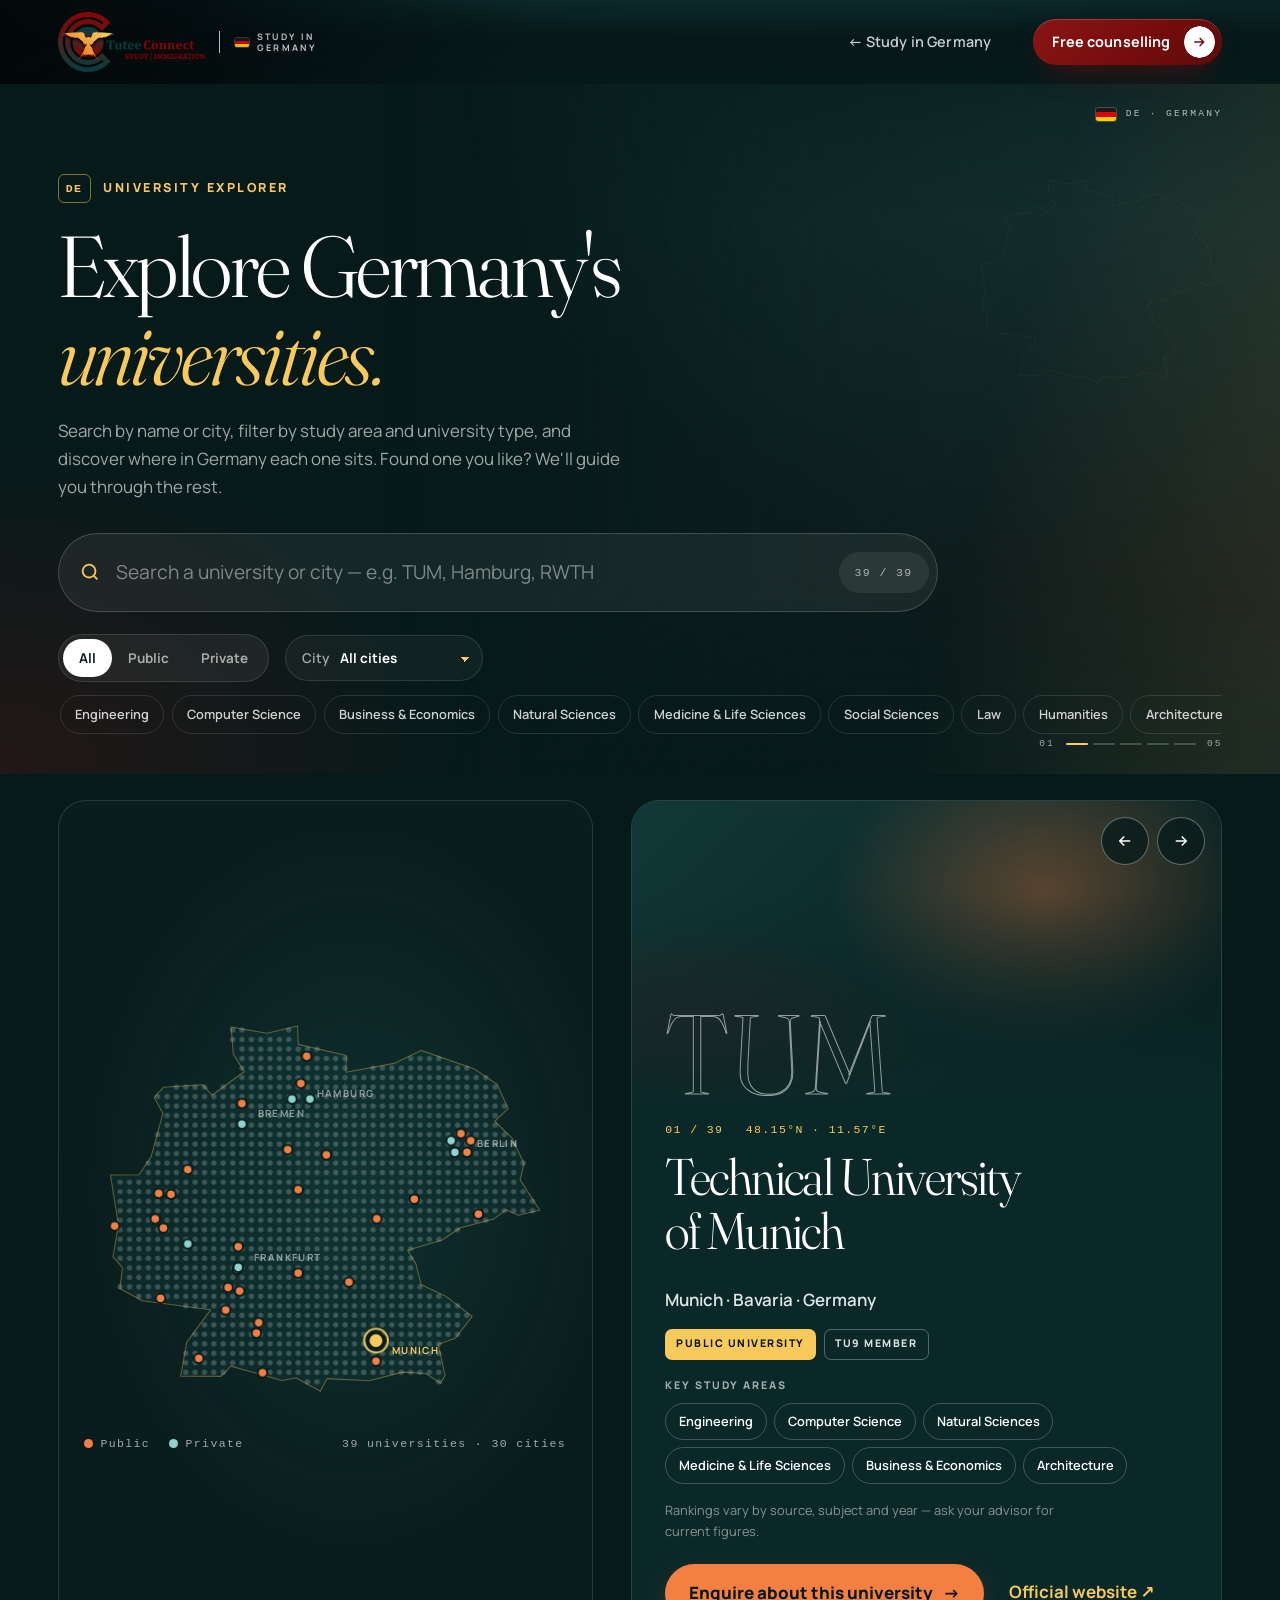
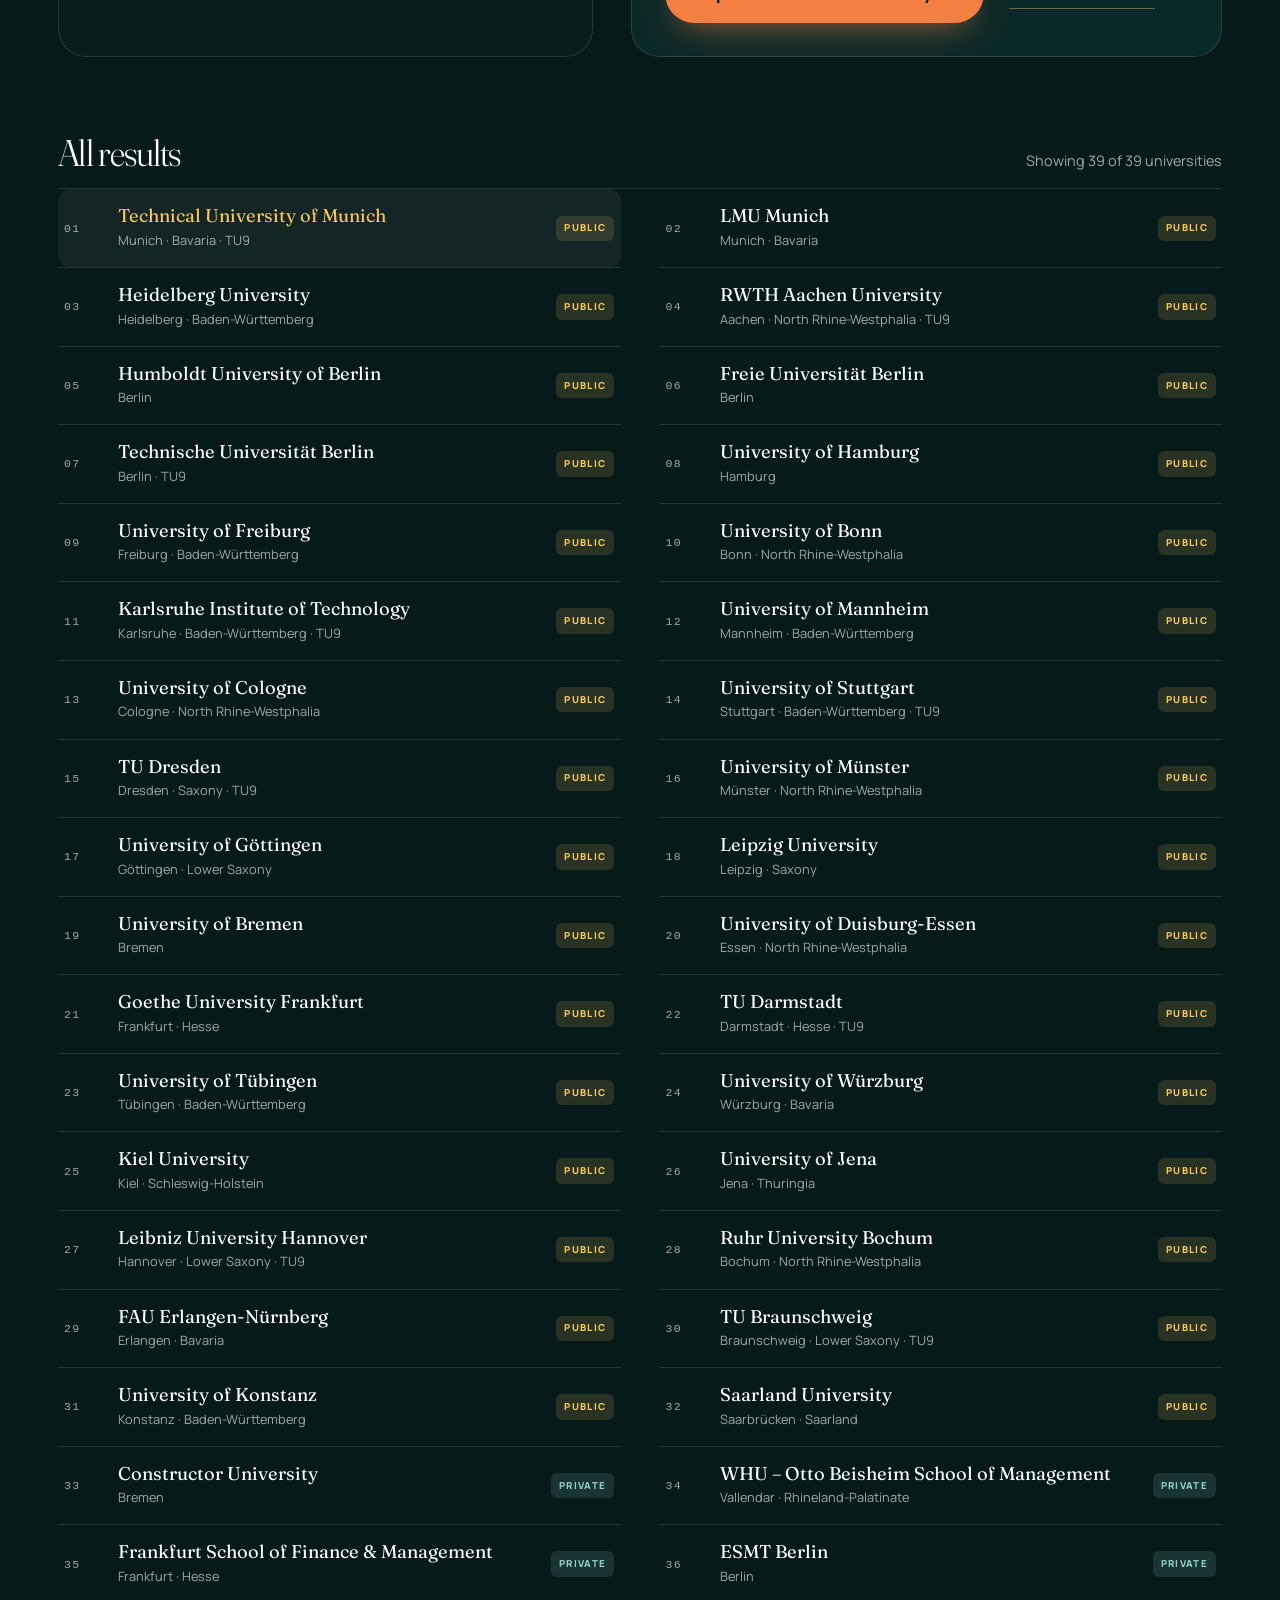
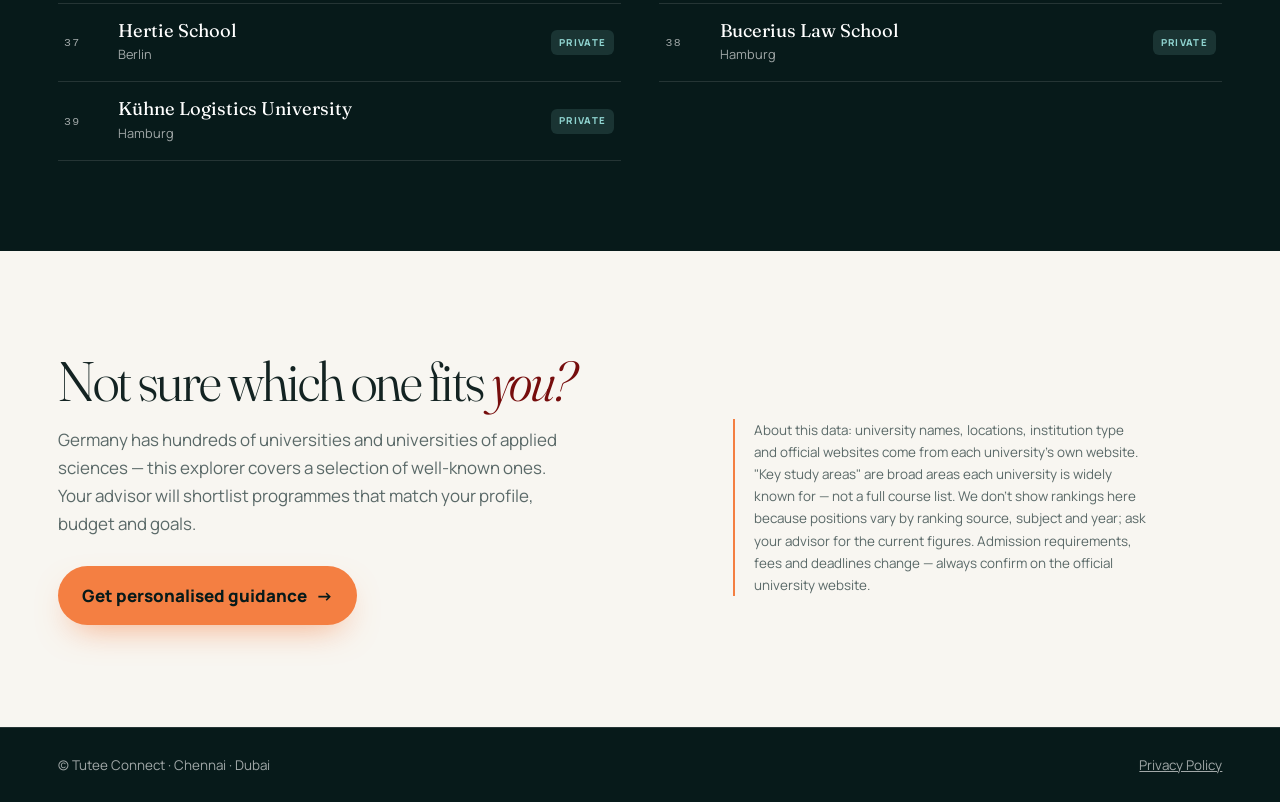
==== commit c7843e67: "dedign correction design correction" ====
--- a/universities.html
+++ b/universities.html
@@ -6,7 +6,10 @@
 <title>Explore Germany's Universities — Tutee Connect</title>
 <meta name="description" content="Search and explore real German universities by city, study area and type on an interactive map — then get free guidance from Tutee Connect.">
 <meta name="theme-color" content="#071a1a">
-<link rel="icon" href="assets/img/icon.png">
+<link rel="icon" href="/favicon.ico" sizes="any">
+<link rel="icon" type="image/png" sizes="32x32" href="assets/img/favicon-32.png">
+<link rel="icon" type="image/png" sizes="192x192" href="assets/img/favicon-192.png">
+<link rel="apple-touch-icon" href="assets/img/apple-touch-icon.png">
 <link rel="preconnect" href="https://images.unsplash.com">
 <link rel="preconnect" href="https://fonts.googleapis.com"><link rel="preconnect" href="https://fonts.gstatic.com" crossorigin>
 <link rel="stylesheet" href="https://fonts.googleapis.com/css2?family=Fraunces:ital,opsz,wght,SOFT@0,9..144,300..500,0..100;1,9..144,300..500,0..100&family=Manrope:wght@400;500;600;700;800&display=swap">
@@ -16,10 +19,11 @@
 <header class="hdr" id="hdr">
   <div class="hdr__in">
     <a class="brand" href="index.html" aria-label="Tutee Connect — Study in Germany, back to the Germany page">
-      <span class="brand__plate"><img src="assets/img/logo-master.png" alt="Tutee Connect — Study | Immigration" width="295" height="120"></span>
+      <span class="brand__plate"><img src="assets/img/logo/tc-logo-800.webp" srcset="assets/img/logo/tc-logo-400.webp 400w, assets/img/logo/tc-logo-800.webp 800w, assets/img/logo/tc-logo-1200.webp 1200w" sizes="160px" alt="Tutee Connect — Study | Immigration" width="800" height="326" decoding="async"></span>
       <small><span class="flag" aria-hidden="true"><i></i><i></i><i></i></span>STUDY IN GERMANY</small>
     </a>
     <nav aria-label="Primary" id="hdr-nav"><a href="index.html#choose">← Study in Germany</a></nav>
+    <a class="xback" href="index.html#choose" aria-label="Back to Study in Germany"><svg width="16" height="16" viewBox="0 0 24 24" fill="none" stroke="currentColor" stroke-width="2.2" stroke-linecap="round" aria-hidden="true"><path d="M19 12H5M11 6l-6 6 6 6"/></svg><span>Back</span></a>
     <a class="btn btn--sm mag hdr__cta" href="index.html#begin">Free counselling <span class="ar" aria-hidden="true"><svg width="16" height="16" viewBox="0 0 24 24" fill="none" stroke="currentColor" stroke-width="2.2"><path d="M5 12h14M13 6l6 6-6 6"/></svg></span></a>
   </div>
 </header>
--- a/assets/css/explorer.css
+++ b/assets/css/explorer.css
@@ -228,6 +228,28 @@
 @keyframes xbar{to{transform:scaleX(1)}}
 @media (max-width:900px){.xbg__prog{display:none}}
 @media (prefers-reduced-motion:reduce){.xbg__s,.xbg__s img{transition:none}}
+
+/* v134 universities header: HD logo + Back button (placed before the generated block, so !important) */
+.brand__plate img{height:56px!important;width:auto!important}
+.xback{display:none!important;align-items:center;gap:.4rem;margin-left:auto;margin-right:.6rem;padding:.55rem .95rem;border-radius:999px;border:1px solid rgba(255,255,255,.28);background:rgba(255,255,255,.08);color:#fff!important;font-weight:700;font-size:.85rem;text-decoration:none!important;white-space:nowrap}
+.xback:hover{background:rgba(255,255,255,.16)}
+@media (max-width:1020px){.xback{display:inline-flex!important}#hdr-nav{display:none!important}}
+@media (max-width:760px){.brand__plate img{height:44px!important}.xback span{display:none}.xback{padding:.6rem!important}}
+
+@media (max-width:560px){.hdr__cta{font-size:.78rem!important;padding:.45rem .45rem .45rem .85rem!important;gap:.5rem!important}.brand small{white-space:nowrap;font-size:.5rem!important;letter-spacing:.14em!important}.xback{margin-right:.4rem!important}}
+
+@media (max-width:560px){.hdr .hdr__in{width:calc(100% - 28px)!important;gap:0!important}.hdr__cta{margin-left:0!important}}
+
+.brand__plate img{height:68px!important}@media (max-width:760px){.brand__plate img{height:50px!important}}
+
+/* v137 brand on one row: logo + divider + "Study in Germany", vertically centred so nothing is clipped */
+.brand{display:flex!important;flex-direction:row!important;align-items:center!important;gap:.9rem!important}
+.brand__plate img{height:60px!important;width:auto!important;margin:0!important}
+.brand>small{display:flex!important;align-items:center;gap:.5rem;margin:0!important;padding-left:.9rem;border-left:1px solid currentColor;line-height:1.25!important;max-width:7.5em;white-space:normal!important;opacity:.9}
+@media (max-width:760px){.brand{gap:.6rem!important}.brand__plate img{height:48px!important}.brand>small{padding-left:.6rem;font-size:.5rem!important;max-width:6.4em;letter-spacing:.14em!important}}
+@media (max-width:380px){.brand>small{display:none!important}}
+
+@media (max-width:560px){header.hdr .brand>small{display:none!important}header.hdr .brand__plate img{height:50px!important}}
 
 /* ===== shared header (generated by tools/sync_header.py — do not edit) ===== */
 :root{--de1:#1a1a1a;--de2:#dd0000;--de3:#ffce00;--orange-hi:#ff9459}
@@ -310,4 +332,74 @@
 @keyframes arcycle{0%{transform:translateX(0);opacity:1}40%{transform:translateX(140%);opacity:0}41%{transform:translateX(-140%);opacity:0}100%{transform:translateX(0);opacity:1}}
 .btn--block{justify-content:space-between}
 @media (prefers-reduced-motion:reduce){.btn:hover .ar svg:first-child{animation:none}}
+.hdr,.hdr.solid{background:linear-gradient(180deg,rgba(18,58,58,.62),rgba(7,26,26,.55));backdrop-filter:blur(18px) saturate(1.6);-webkit-backdrop-filter:blur(18px) saturate(1.6);box-shadow:inset 0 1px 0 rgba(255,255,255,.10),0 12px 34px -20px rgba(0,0,0,.8)}
+.hdr::before{background:linear-gradient(100deg,rgba(255,255,255,.07),rgba(255,255,255,0) 35%,rgba(249,201,92,.05) 70%,rgba(255,255,255,0))}
+.hdr::after{background:linear-gradient(90deg,transparent,rgba(249,201,92,.35) 25%,rgba(249,201,92,.35) 75%,transparent)}
+.hdr nav a{color:rgba(255,255,255,.78)}
+.hdr nav a:hover,.hdr nav a.on{color:#fff}
+.hdr nav a::after{background:var(--gold)}
+.brand>small{color:rgba(255,255,255,.82)}
+.hdr__menu{border-color:rgba(255,255,255,.28);background:rgba(255,255,255,.06)}
+.hdr__menu i{background:#fff}
+.brand__plate{position:relative}
+.brand__plate::before{content:"";position:absolute;inset:-14px -22px;z-index:-1;background:radial-gradient(closest-side,rgba(251,246,234,.85),rgba(251,246,234,.45) 60%,rgba(251,246,234,0));filter:blur(2px)}
+.brand{isolation:isolate}
+.hdr,.hdr.solid{background:linear-gradient(180deg,rgba(14,46,46,.58) 0%,rgba(9,30,31,.46) 60%,rgba(8,24,25,.34) 100%);backdrop-filter:blur(20px) saturate(1.5);-webkit-backdrop-filter:blur(20px) saturate(1.5);border-bottom:1px solid rgba(255,255,255,.07);box-shadow:inset 0 1px 0 rgba(255,255,255,.09),0 18px 40px -28px rgba(0,0,0,.75)}
+.hdr::before{background:linear-gradient(100deg,rgba(255,255,255,.06),rgba(255,255,255,0) 32%,rgba(120,190,180,.05) 72%,rgba(255,255,255,0))}
+.hdr::after{background:linear-gradient(90deg,transparent,rgba(160,215,205,.22) 25%,rgba(160,215,205,.22) 75%,transparent)}
+.hdr nav a::after{background:rgba(190,230,222,.85)}
+.brand__plate{position:relative;display:inline-block;padding:0;border:0;border-radius:0;background:none;box-shadow:none;backdrop-filter:none;-webkit-backdrop-filter:none}
+.brand__plate::before{content:none}
+.brand__plate img{display:block;filter:none;opacity:1}
+.brand{isolation:isolate}
+.hdr,.hdr.solid{backdrop-filter:none;-webkit-backdrop-filter:none;border-bottom:0;box-shadow:none;
+  background:
+    radial-gradient(70% 160% at 62% -60%,rgba(26,74,72,.42) 0%,rgba(26,74,72,0) 70%),
+    linear-gradient(90deg,rgba(2,8,10,.55) 0%,rgba(2,8,10,0) 35%),
+    linear-gradient(180deg,rgba(11,38,39,.92) 0%,rgba(7,24,26,.86) 45%,rgba(2,8,10,.0) 100%)}
+.hdr::before{background:none}
+.hdr::after{background:none}
+.brand__plate,.brand__plate::before{background:none;box-shadow:none;border:0;backdrop-filter:none;-webkit-backdrop-filter:none}
+.brand__plate::before{content:none}
+.hdr.solid{background:radial-gradient(70% 160% at 62% -60%,rgba(26,74,72,.42) 0%,rgba(26,74,72,0) 70%),linear-gradient(180deg,#0b2627 0%,#071a1b 100%)}
+.hdr{background:
+    radial-gradient(60% 150% at 62% -60%,rgba(26,74,72,.40) 0%,rgba(26,74,72,0) 70%),
+    linear-gradient(90deg,rgba(2,8,10,.96) 0%,rgba(2,8,10,.80) 14%,rgba(2,8,10,.35) 28%,rgba(2,8,10,0) 42%),
+    linear-gradient(180deg,rgba(11,38,39,.90) 0%,rgba(7,24,26,.82) 45%,rgba(2,8,10,0) 100%)}
+.hdr.solid{background:
+    radial-gradient(60% 150% at 62% -60%,rgba(26,74,72,.42) 0%,rgba(26,74,72,0) 70%),
+    linear-gradient(90deg,#02080a 0%,#03100f 14%,#071c1d 30%,#0a2425 50%,#0a2223 75%,#06171a 100%)}
+.hdr.solid{background:
+    linear-gradient(90deg,rgba(4,14,15,.82) 0%,rgba(4,14,15,.7) 14%,rgba(10,36,37,.6) 34%,rgba(12,44,45,.56) 60%,rgba(6,22,24,.66) 100%)!important;
+  backdrop-filter:blur(18px) saturate(1.5);-webkit-backdrop-filter:blur(18px) saturate(1.5);
+  border-bottom:1px solid rgba(255,255,255,.08);box-shadow:inset 0 1px 0 rgba(255,255,255,.06),0 10px 30px -18px rgba(0,0,0,.6)}
+.hdr.solid{background:linear-gradient(90deg,rgba(4,14,15,.9) 0%,rgba(5,18,19,.86) 14%,rgba(9,32,33,.8) 34%,rgba(11,40,41,.78) 60%,rgba(6,22,24,.84) 100%)!important;backdrop-filter:blur(22px) saturate(1.6);-webkit-backdrop-filter:blur(22px) saturate(1.6)}
+.hdr.solid{background:linear-gradient(180deg,rgba(255,255,255,.10),rgba(255,255,255,.04))!important;
+  backdrop-filter:blur(20px) saturate(1.6);-webkit-backdrop-filter:blur(20px) saturate(1.6);
+  border-bottom:1px solid rgba(255,255,255,.14);box-shadow:inset 0 1px 0 rgba(255,255,255,.12),0 8px 24px -18px rgba(0,0,0,.35)}
+.hdr.solid.on-light{background:linear-gradient(180deg,rgba(255,255,255,.55),rgba(255,255,255,.38))!important;border-bottom-color:rgba(18,58,58,.10)}
+.hdr.solid.on-light nav a{color:rgba(11,40,40,.78)}
+.hdr.solid.on-light nav a:hover,.hdr.solid.on-light nav a.on{color:#0b2828}
+.hdr.solid.on-light .brand>small{color:#0b2828}
+.hdr.solid.on-light .hdr__menu{border-color:rgba(11,40,40,.25)}
+.hdr.solid.on-light .hdr__menu i{background:#0b2828}
+.hdr nav a{transition:color .3s}
+.hdr.solid.on-light .brand small,.hdr.solid.on-light .brand>small{color:#0b2828!important}
+.hdr__cta.mb::after{background:conic-gradient(from var(--hb),transparent 0deg,transparent 220deg,rgba(249,201,92,.4) 270deg,#ffd27a 320deg,#fff2d0 345deg,transparent 360deg)}
+.brand__plate img{height:56px!important;width:auto!important}
+@media (max-width:760px){.brand .brand__plate img,.brand__plate img{height:44px!important}}
+@media (max-width:1020px){.hdr nav{counter-reset:nv;padding:.6rem 1rem 1rem!important;border-radius:22px!important;border:1px solid rgba(249,201,92,.18);
+    background:radial-gradient(120% 60% at 100% 0,rgba(244,127,66,.16),transparent 60%),linear-gradient(170deg,rgba(13,46,44,.98),rgba(6,22,22,.98))!important;
+    box-shadow:0 30px 60px -20px rgba(0,0,0,.7)}.hdr nav>a{counter-increment:nv;display:flex!important;align-items:center;gap:.9rem;padding:.9rem .4rem!important;font-size:1.05rem!important;color:#fff!important;border-bottom:1px solid rgba(255,255,255,.07)!important;
+    opacity:0;transform:translateX(-10px);transition:opacity .35s,transform .45s var(--ease),color .2s}.hdr nav>a::before{content:counter(nv,decimal-leading-zero);font:600 .68rem/1 var(--mono,monospace);letter-spacing:.08em;color:var(--gold);opacity:.8;min-width:1.4rem}.hdr nav>a::after{content:"→"!important;position:static!important;margin-left:auto;width:auto!important;height:auto!important;background:none!important;color:rgba(255,255,255,.35);transform:none!important;transition:transform .3s,color .3s}.hdr nav>a:hover::after,.hdr nav>a.on::after{color:var(--orange);transform:translateX(3px)!important}.hdr nav>a.on{color:var(--gold)!important}.nav-open .hdr nav>a{opacity:1;transform:none}.nav-open .hdr nav>a:nth-child(2){transition-delay:.04s}.nav-open .hdr nav>a:nth-child(3){transition-delay:.08s}.nav-open .hdr nav>a:nth-child(4){transition-delay:.12s}.nav-open .hdr nav>a:nth-child(5){transition-delay:.16s}.nav-open .hdr nav>a:nth-child(6){transition-delay:.2s}.nav-open .nav__cta{opacity:1;transform:none}.hdr nav .nav__go{display:flex;align-items:center;gap:.6rem;padding:.85rem 1rem;border-radius:999px;background:linear-gradient(90deg,var(--orange),#ff9a52);color:#2b1205!important;font-weight:700;font-size:.98rem;text-decoration:none;border:0!important}.hdr nav .nav__call{display:flex;align-items:center;justify-content:center;gap:.5rem;padding:.5rem;color:rgba(255,255,255,.75)!important;font-size:.85rem;text-decoration:none;border:0!important}.hdr nav .nav__go::before,.hdr nav .nav__go::after,.hdr nav .nav__call::before,.hdr nav .nav__call::after{content:none!important}}
+.hdr nav .nav__go{white-space:nowrap}
+@media (max-width:1020px){.hdr nav{-webkit-backdrop-filter:blur(14px);backdrop-filter:blur(14px)}}
+.brand__plate img{height:68px!important}
+@media (max-width:760px){.brand .brand__plate img,.brand__plate img{height:54px!important}}
+.brand__plate img{image-rendering:-webkit-optimize-contrast}
+.brand{display:flex!important;flex-direction:row!important;align-items:center!important;gap:.9rem!important}
+.brand__plate img{height:60px!important;width:auto!important;margin:0!important}
+.brand>small{display:flex!important;align-items:center;gap:.5rem;margin:0!important;padding-left:.9rem;border-left:1px solid currentColor;line-height:1.25!important;max-width:7.5em;white-space:normal!important;opacity:.9}
+@media (max-width:760px){.brand{gap:.6rem!important}.brand__plate img{height:52px!important}.brand>small{padding-left:.6rem;font-size:.5rem!important;max-width:6.4em;letter-spacing:.14em!important}}
+@media (max-width:380px){.brand>small{display:none!important}}
 .hdr{position:sticky;top:0}.hdr.hide{transform:none}.hdr__in{width:min(100% - 2*var(--gut),1320px);margin-inline:auto}.hdr nav{margin-left:auto;margin-right:1.4rem}@media (max-width:1020px){.hdr nav{display:flex;position:static;opacity:1;visibility:visible;transform:none;background:none;border:0;box-shadow:none;padding:0}.hdr nav a{padding:0;border:0;font-size:.85rem}}@media (max-width:560px){.hdr nav{display:none}.hdr__cta{display:inline-flex}}
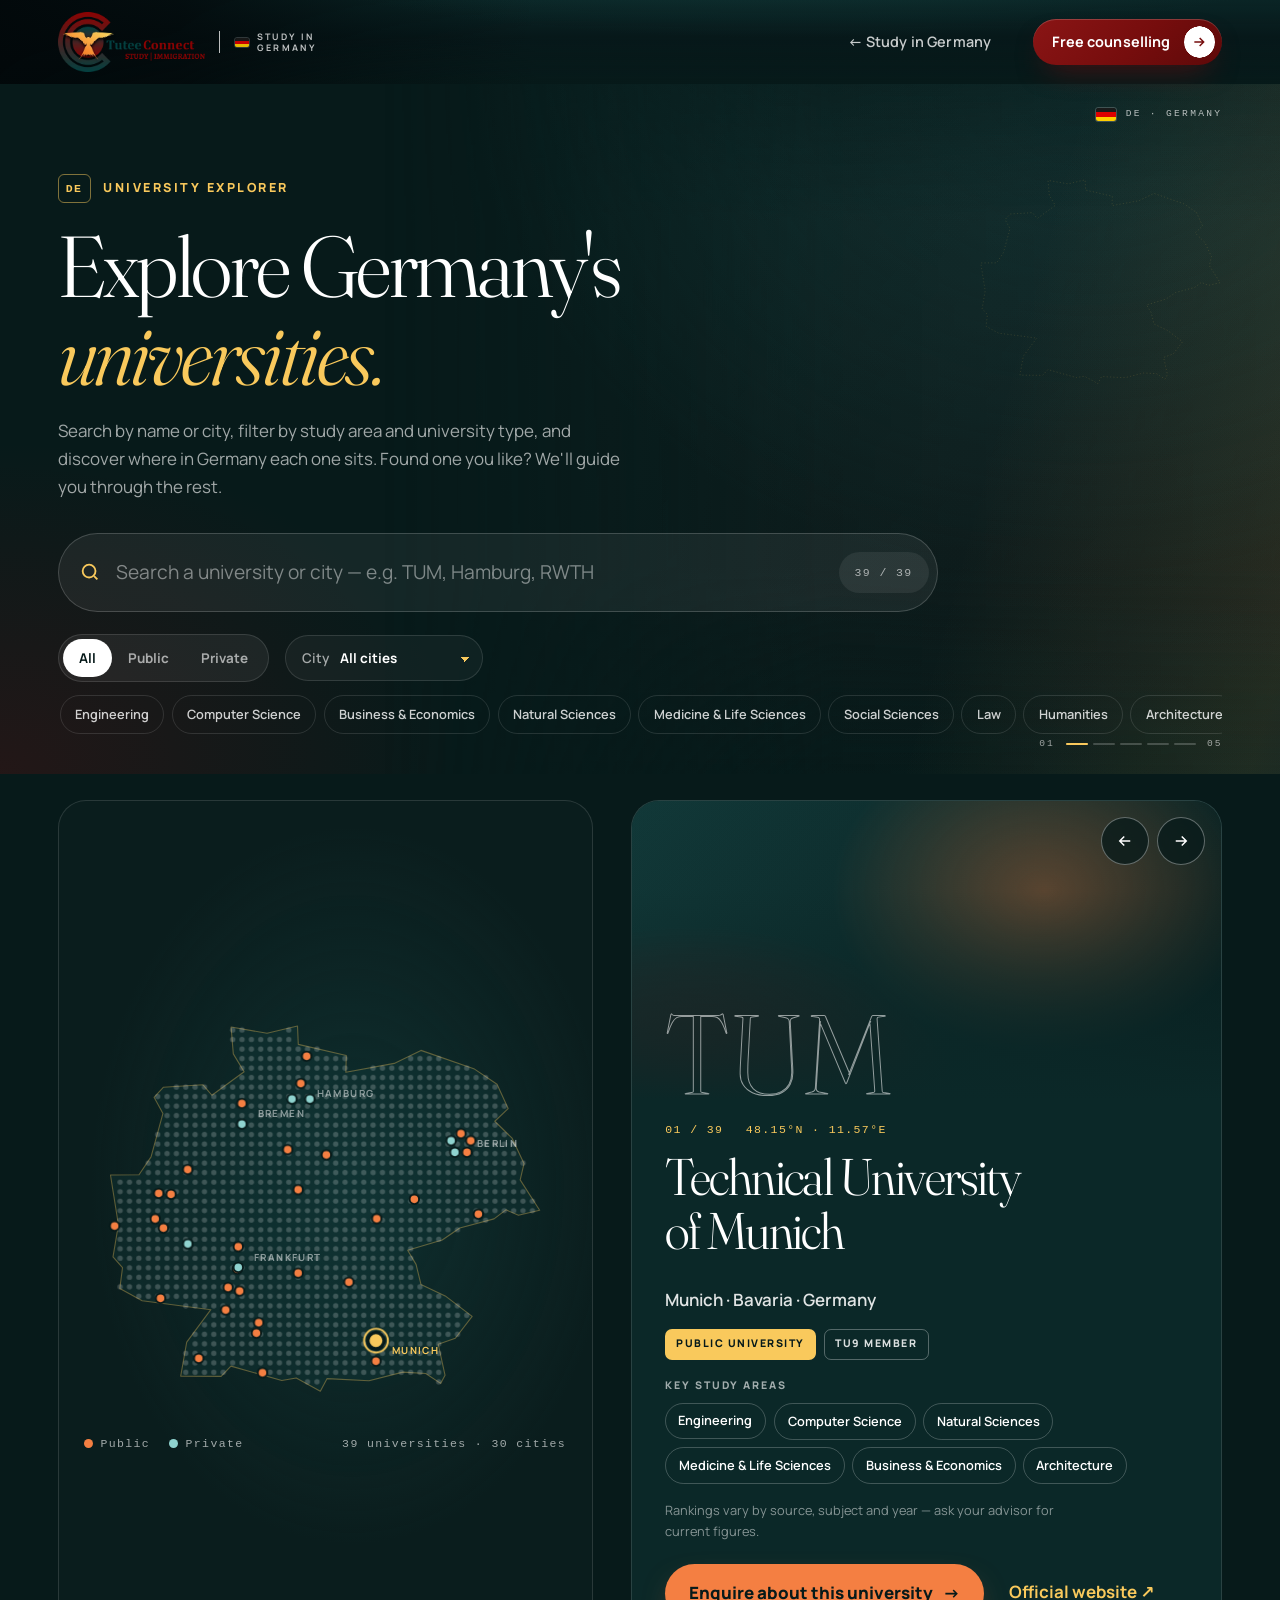
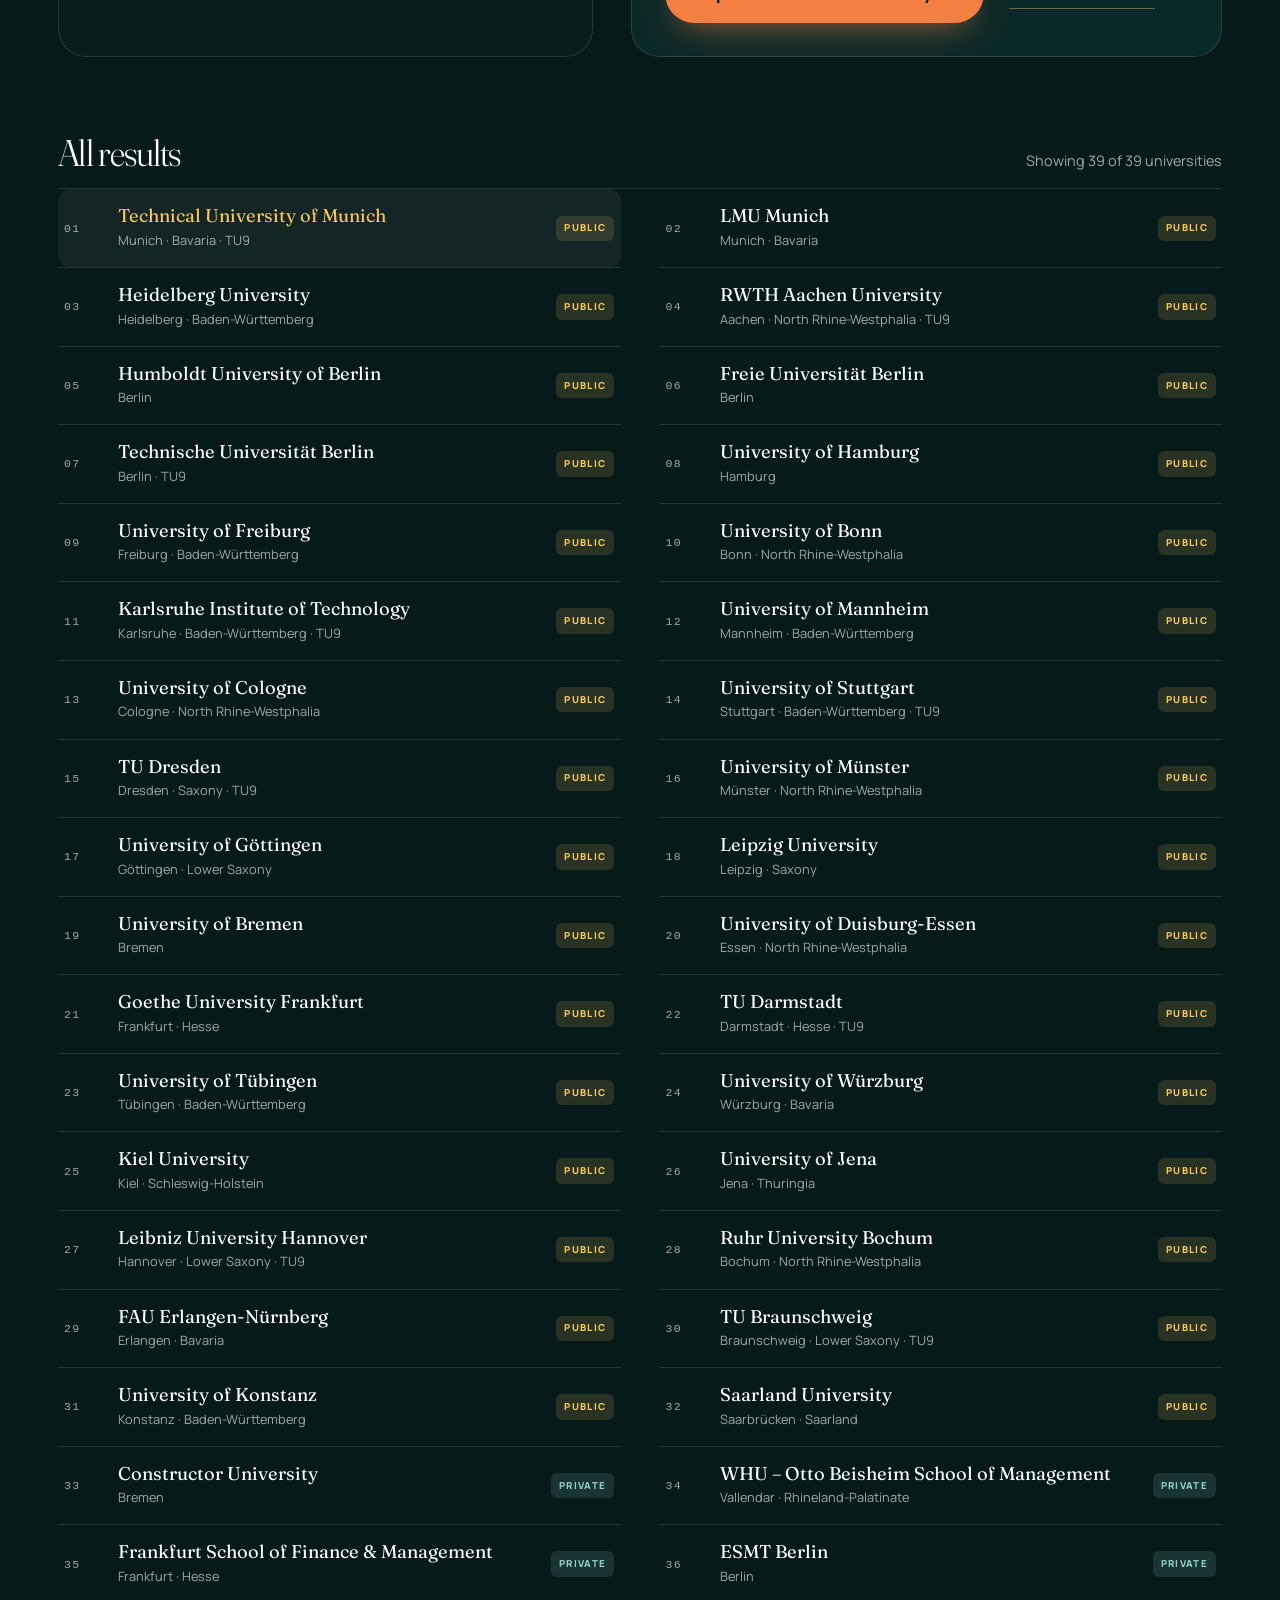
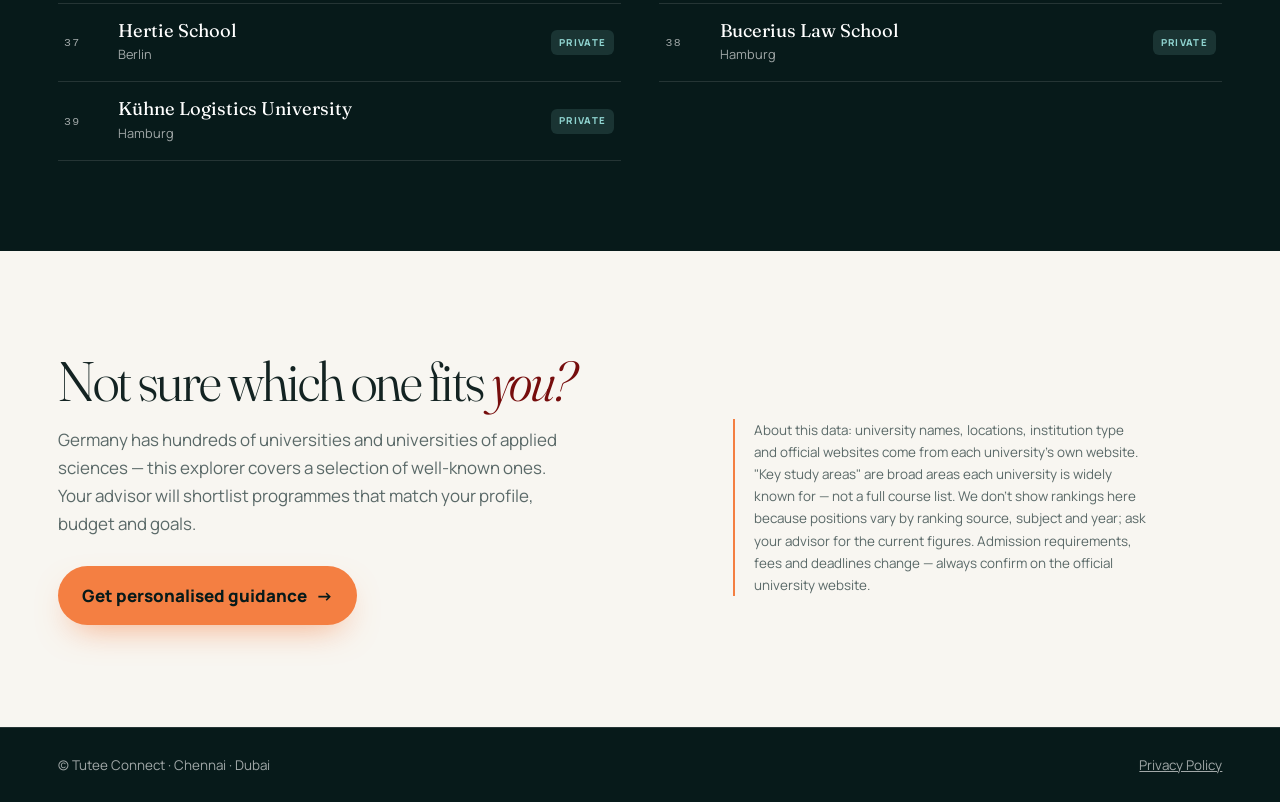
==== commit 305d2aa6: "visuals corrections." ====
--- a/universities.html
+++ b/universities.html
@@ -13,7 +13,7 @@
 <link rel="preconnect" href="https://images.unsplash.com">
 <link rel="preconnect" href="https://fonts.googleapis.com"><link rel="preconnect" href="https://fonts.gstatic.com" crossorigin>
 <link rel="stylesheet" href="https://fonts.googleapis.com/css2?family=Fraunces:ital,opsz,wght,SOFT@0,9..144,300..500,0..100;1,9..144,300..500,0..100&family=Manrope:wght@400;500;600;700;800&display=swap">
-<link rel="stylesheet" href="assets/css/explorer.css">
+<link rel="stylesheet" href="assets/css/explorer.css?v=144">
 </head>
 <body>
 <header class="hdr" id="hdr">
@@ -31,7 +31,7 @@
 <main>
   <section class="xhero">
     <div class="xbg" aria-hidden="true">
-      <div class="xbg__img" id="xbg"><div class="xbg__s on"><img src="https://images.unsplash.com/photo-1561835674-4fe6ec5b0d43?auto=format&fit=crop&w=1800&q=80" srcset="https://images.unsplash.com/photo-1561835674-4fe6ec5b0d43?auto=format&fit=crop&w=800&q=80 800w, https://images.unsplash.com/photo-1561835674-4fe6ec5b0d43?auto=format&fit=crop&w=1200&q=80 1200w, https://images.unsplash.com/photo-1561835674-4fe6ec5b0d43?auto=format&fit=crop&w=1800&q=80 1800w, https://images.unsplash.com/photo-1561835674-4fe6ec5b0d43?auto=format&fit=crop&w=2400&q=80 2400w" sizes="(max-width:900px) 100vw, 70vw" alt="" decoding="async" fetchpriority="high" style="object-position:60% 40%"></div><div class="xbg__s"><img data-src="https://images.unsplash.com/photo-1607237138185-eedd9c632b0b?auto=format&fit=crop&w=1800&q=80" data-srcset="https://images.unsplash.com/photo-1607237138185-eedd9c632b0b?auto=format&fit=crop&w=800&q=80 800w, https://images.unsplash.com/photo-1607237138185-eedd9c632b0b?auto=format&fit=crop&w=1200&q=80 1200w, https://images.unsplash.com/photo-1607237138185-eedd9c632b0b?auto=format&fit=crop&w=1800&q=80 1800w, https://images.unsplash.com/photo-1607237138185-eedd9c632b0b?auto=format&fit=crop&w=2400&q=80 2400w" sizes="(max-width:900px) 100vw, 70vw" alt="" decoding="async" style="object-position:50% 50%"></div><div class="xbg__s"><img data-src="https://images.unsplash.com/photo-1632660609710-ca2ee0c3425b?auto=format&fit=crop&w=1800&q=80" data-srcset="https://images.unsplash.com/photo-1632660609710-ca2ee0c3425b?auto=format&fit=crop&w=800&q=80 800w, https://images.unsplash.com/photo-1632660609710-ca2ee0c3425b?auto=format&fit=crop&w=1200&q=80 1200w, https://images.unsplash.com/photo-1632660609710-ca2ee0c3425b?auto=format&fit=crop&w=1800&q=80 1800w, https://images.unsplash.com/photo-1632660609710-ca2ee0c3425b?auto=format&fit=crop&w=2400&q=80 2400w" sizes="(max-width:900px) 100vw, 70vw" alt="" decoding="async" style="object-position:55% 50%"></div><div class="xbg__s"><img data-src="https://images.unsplash.com/photo-1639910271274-4eb4db9a9be3?auto=format&fit=crop&w=1800&q=80" data-srcset="https://images.unsplash.com/photo-1639910271274-4eb4db9a9be3?auto=format&fit=crop&w=800&q=80 800w, https://images.unsplash.com/photo-1639910271274-4eb4db9a9be3?auto=format&fit=crop&w=1200&q=80 1200w, https://images.unsplash.com/photo-1639910271274-4eb4db9a9be3?auto=format&fit=crop&w=1800&q=80 1800w, https://images.unsplash.com/photo-1639910271274-4eb4db9a9be3?auto=format&fit=crop&w=2400&q=80 2400w" sizes="(max-width:900px) 100vw, 70vw" alt="" decoding="async" style="object-position:50% 55%"></div><div class="xbg__s"><img data-src="https://images.unsplash.com/photo-1653808761879-2b78cc876bf5?auto=format&fit=crop&w=1800&q=80" data-srcset="https://images.unsplash.com/photo-1653808761879-2b78cc876bf5?auto=format&fit=crop&w=800&q=80 800w, https://images.unsplash.com/photo-1653808761879-2b78cc876bf5?auto=format&fit=crop&w=1200&q=80 1200w, https://images.unsplash.com/photo-1653808761879-2b78cc876bf5?auto=format&fit=crop&w=1800&q=80 1800w, https://images.unsplash.com/photo-1653808761879-2b78cc876bf5?auto=format&fit=crop&w=2400&q=80 2400w" sizes="(max-width:900px) 100vw, 70vw" alt="" decoding="async" style="object-position:50% 50%"></div></div>
+      <div class="xbg__img" id="xbg"><div class="xbg__s on"><picture><source media="(max-width:900px)" srcset="https://images.unsplash.com/photo-1561835674-4fe6ec5b0d43?auto=format&fit=crop&q=85&w=480&h=1041&crop=focalpoint&fp-x=0.6&fp-y=0.4 480w, https://images.unsplash.com/photo-1561835674-4fe6ec5b0d43?auto=format&fit=crop&q=85&w=720&h=1562&crop=focalpoint&fp-x=0.6&fp-y=0.4 720w, https://images.unsplash.com/photo-1561835674-4fe6ec5b0d43?auto=format&fit=crop&q=85&w=1080&h=2343&crop=focalpoint&fp-x=0.6&fp-y=0.4 1080w, https://images.unsplash.com/photo-1561835674-4fe6ec5b0d43?auto=format&fit=crop&q=85&w=1290&h=2799&crop=focalpoint&fp-x=0.6&fp-y=0.4 1290w" sizes="100vw"><img src="https://images.unsplash.com/photo-1561835674-4fe6ec5b0d43?auto=format&fit=crop&q=85&w=2400" srcset="https://images.unsplash.com/photo-1561835674-4fe6ec5b0d43?auto=format&fit=crop&q=85&w=1200 1200w, https://images.unsplash.com/photo-1561835674-4fe6ec5b0d43?auto=format&fit=crop&q=85&w=1800 1800w, https://images.unsplash.com/photo-1561835674-4fe6ec5b0d43?auto=format&fit=crop&q=85&w=2400 2400w, https://images.unsplash.com/photo-1561835674-4fe6ec5b0d43?auto=format&fit=crop&q=85&w=3200 3200w" sizes="(max-width:900px) 100vw, 75vw" alt="" decoding="async" fetchpriority="high" style="object-position:60% 40%"></picture></div><div class="xbg__s"><picture><source media="(max-width:900px)" data-srcset="https://images.unsplash.com/photo-1607237138185-eedd9c632b0b?auto=format&fit=crop&q=85&w=480&h=1041&crop=focalpoint&fp-x=0.5&fp-y=0.5 480w, https://images.unsplash.com/photo-1607237138185-eedd9c632b0b?auto=format&fit=crop&q=85&w=720&h=1562&crop=focalpoint&fp-x=0.5&fp-y=0.5 720w, https://images.unsplash.com/photo-1607237138185-eedd9c632b0b?auto=format&fit=crop&q=85&w=1080&h=2343&crop=focalpoint&fp-x=0.5&fp-y=0.5 1080w, https://images.unsplash.com/photo-1607237138185-eedd9c632b0b?auto=format&fit=crop&q=85&w=1290&h=2799&crop=focalpoint&fp-x=0.5&fp-y=0.5 1290w" sizes="100vw"><img data-src="https://images.unsplash.com/photo-1607237138185-eedd9c632b0b?auto=format&fit=crop&q=85&w=2400" data-srcset="https://images.unsplash.com/photo-1607237138185-eedd9c632b0b?auto=format&fit=crop&q=85&w=1200 1200w, https://images.unsplash.com/photo-1607237138185-eedd9c632b0b?auto=format&fit=crop&q=85&w=1800 1800w, https://images.unsplash.com/photo-1607237138185-eedd9c632b0b?auto=format&fit=crop&q=85&w=2400 2400w, https://images.unsplash.com/photo-1607237138185-eedd9c632b0b?auto=format&fit=crop&q=85&w=3200 3200w" sizes="(max-width:900px) 100vw, 75vw" alt="" decoding="async" style="object-position:50% 50%"></picture></div><div class="xbg__s"><picture><source media="(max-width:900px)" data-srcset="https://images.unsplash.com/photo-1632660609710-ca2ee0c3425b?auto=format&fit=crop&q=85&w=480&h=1041&crop=focalpoint&fp-x=0.55&fp-y=0.5 480w, https://images.unsplash.com/photo-1632660609710-ca2ee0c3425b?auto=format&fit=crop&q=85&w=720&h=1562&crop=focalpoint&fp-x=0.55&fp-y=0.5 720w, https://images.unsplash.com/photo-1632660609710-ca2ee0c3425b?auto=format&fit=crop&q=85&w=1080&h=2343&crop=focalpoint&fp-x=0.55&fp-y=0.5 1080w, https://images.unsplash.com/photo-1632660609710-ca2ee0c3425b?auto=format&fit=crop&q=85&w=1290&h=2799&crop=focalpoint&fp-x=0.55&fp-y=0.5 1290w" sizes="100vw"><img data-src="https://images.unsplash.com/photo-1632660609710-ca2ee0c3425b?auto=format&fit=crop&q=85&w=2400" data-srcset="https://images.unsplash.com/photo-1632660609710-ca2ee0c3425b?auto=format&fit=crop&q=85&w=1200 1200w, https://images.unsplash.com/photo-1632660609710-ca2ee0c3425b?auto=format&fit=crop&q=85&w=1800 1800w, https://images.unsplash.com/photo-1632660609710-ca2ee0c3425b?auto=format&fit=crop&q=85&w=2400 2400w, https://images.unsplash.com/photo-1632660609710-ca2ee0c3425b?auto=format&fit=crop&q=85&w=3200 3200w" sizes="(max-width:900px) 100vw, 75vw" alt="" decoding="async" style="object-position:55% 50%"></picture></div><div class="xbg__s"><picture><source media="(max-width:900px)" data-srcset="https://images.unsplash.com/photo-1639910271274-4eb4db9a9be3?auto=format&fit=crop&q=85&w=480&h=1041&crop=focalpoint&fp-x=0.5&fp-y=0.55 480w, https://images.unsplash.com/photo-1639910271274-4eb4db9a9be3?auto=format&fit=crop&q=85&w=720&h=1562&crop=focalpoint&fp-x=0.5&fp-y=0.55 720w, https://images.unsplash.com/photo-1639910271274-4eb4db9a9be3?auto=format&fit=crop&q=85&w=1080&h=2343&crop=focalpoint&fp-x=0.5&fp-y=0.55 1080w, https://images.unsplash.com/photo-1639910271274-4eb4db9a9be3?auto=format&fit=crop&q=85&w=1290&h=2799&crop=focalpoint&fp-x=0.5&fp-y=0.55 1290w" sizes="100vw"><img data-src="https://images.unsplash.com/photo-1639910271274-4eb4db9a9be3?auto=format&fit=crop&q=85&w=2400" data-srcset="https://images.unsplash.com/photo-1639910271274-4eb4db9a9be3?auto=format&fit=crop&q=85&w=1200 1200w, https://images.unsplash.com/photo-1639910271274-4eb4db9a9be3?auto=format&fit=crop&q=85&w=1800 1800w, https://images.unsplash.com/photo-1639910271274-4eb4db9a9be3?auto=format&fit=crop&q=85&w=2400 2400w, https://images.unsplash.com/photo-1639910271274-4eb4db9a9be3?auto=format&fit=crop&q=85&w=3200 3200w" sizes="(max-width:900px) 100vw, 75vw" alt="" decoding="async" style="object-position:50% 55%"></picture></div><div class="xbg__s"><picture><source media="(max-width:900px)" data-srcset="https://images.unsplash.com/photo-1653808761879-2b78cc876bf5?auto=format&fit=crop&q=85&w=480&h=1041&crop=focalpoint&fp-x=0.5&fp-y=0.5 480w, https://images.unsplash.com/photo-1653808761879-2b78cc876bf5?auto=format&fit=crop&q=85&w=720&h=1562&crop=focalpoint&fp-x=0.5&fp-y=0.5 720w, https://images.unsplash.com/photo-1653808761879-2b78cc876bf5?auto=format&fit=crop&q=85&w=1080&h=2343&crop=focalpoint&fp-x=0.5&fp-y=0.5 1080w, https://images.unsplash.com/photo-1653808761879-2b78cc876bf5?auto=format&fit=crop&q=85&w=1290&h=2799&crop=focalpoint&fp-x=0.5&fp-y=0.5 1290w" sizes="100vw"><img data-src="https://images.unsplash.com/photo-1653808761879-2b78cc876bf5?auto=format&fit=crop&q=85&w=2400" data-srcset="https://images.unsplash.com/photo-1653808761879-2b78cc876bf5?auto=format&fit=crop&q=85&w=1200 1200w, https://images.unsplash.com/photo-1653808761879-2b78cc876bf5?auto=format&fit=crop&q=85&w=1800 1800w, https://images.unsplash.com/photo-1653808761879-2b78cc876bf5?auto=format&fit=crop&q=85&w=2400 2400w, https://images.unsplash.com/photo-1653808761879-2b78cc876bf5?auto=format&fit=crop&q=85&w=3200 3200w" sizes="(max-width:900px) 100vw, 75vw" alt="" decoding="async" style="object-position:50% 50%"></picture></div></div>
       <div class="xbg__light"></div>
       <svg class="xbg__de" viewBox="58 4 304 262"><path d="M318.6,55.3L325.6,70.6L317.2,78.6L328.1,89.3L335.6,105.3L333.2,115.6L345.5,134.8L332.1,137.9L324.2,134.5L316.7,140.2L295.1,146.0L284.0,153.5L262.2,160.0L267.5,168.9L270.6,181.6L285.9,188.8L302.9,201.7L292.3,215.5L281.5,219.3L285.8,238.9L283.0,244.0L273.6,237.8L259.2,236.9L237.8,242.3L211.3,241.0L207.1,248.9L191.9,240.6L182.8,242.2L150.7,233.1L144.5,239.6L119.0,239.4L122.8,218.0L138.0,197.5L94.7,191.9L80.6,184.1L82.3,170.9L76.3,164.2L79.7,143.9L74.7,112.5L92.7,112.4L100.3,101.1L107.8,73.7L102.2,63.5L108.0,57.2L133.1,55.6L138.7,62.2L159.0,47.4L152.2,36.1L150.8,19.1L173.5,23.1L192.7,18.5L193.2,30.1L223.5,37.1L223.2,47.7L253.7,42.1L270.6,33.9L304.4,45.7L318.6,55.3Z"/></svg>
       <div class="xbg__prog" id="xbg-prog"><span class="mono" id="xbg-n">01</span><span class="xbg__bars"><i></i><i></i><i></i><i></i><i></i></span><span class="mono">05</span></div>
@@ -108,7 +108,7 @@
 
 <footer class="xfoot"><div class="xwrap"><span>© Tutee Connect · Chennai · Dubai</span><a href="https://tuteeconnect.com/privacy-policy.html">Privacy Policy</a></div></footer>
 
-<script src="assets/js/unis-de.js" defer></script>
-<script src="assets/js/explorer.js" defer></script>
+<script src="assets/js/unis-de.js?v=144" defer></script>
+<script src="assets/js/explorer.js?v=144" defer></script>
 </body>
 </html>
